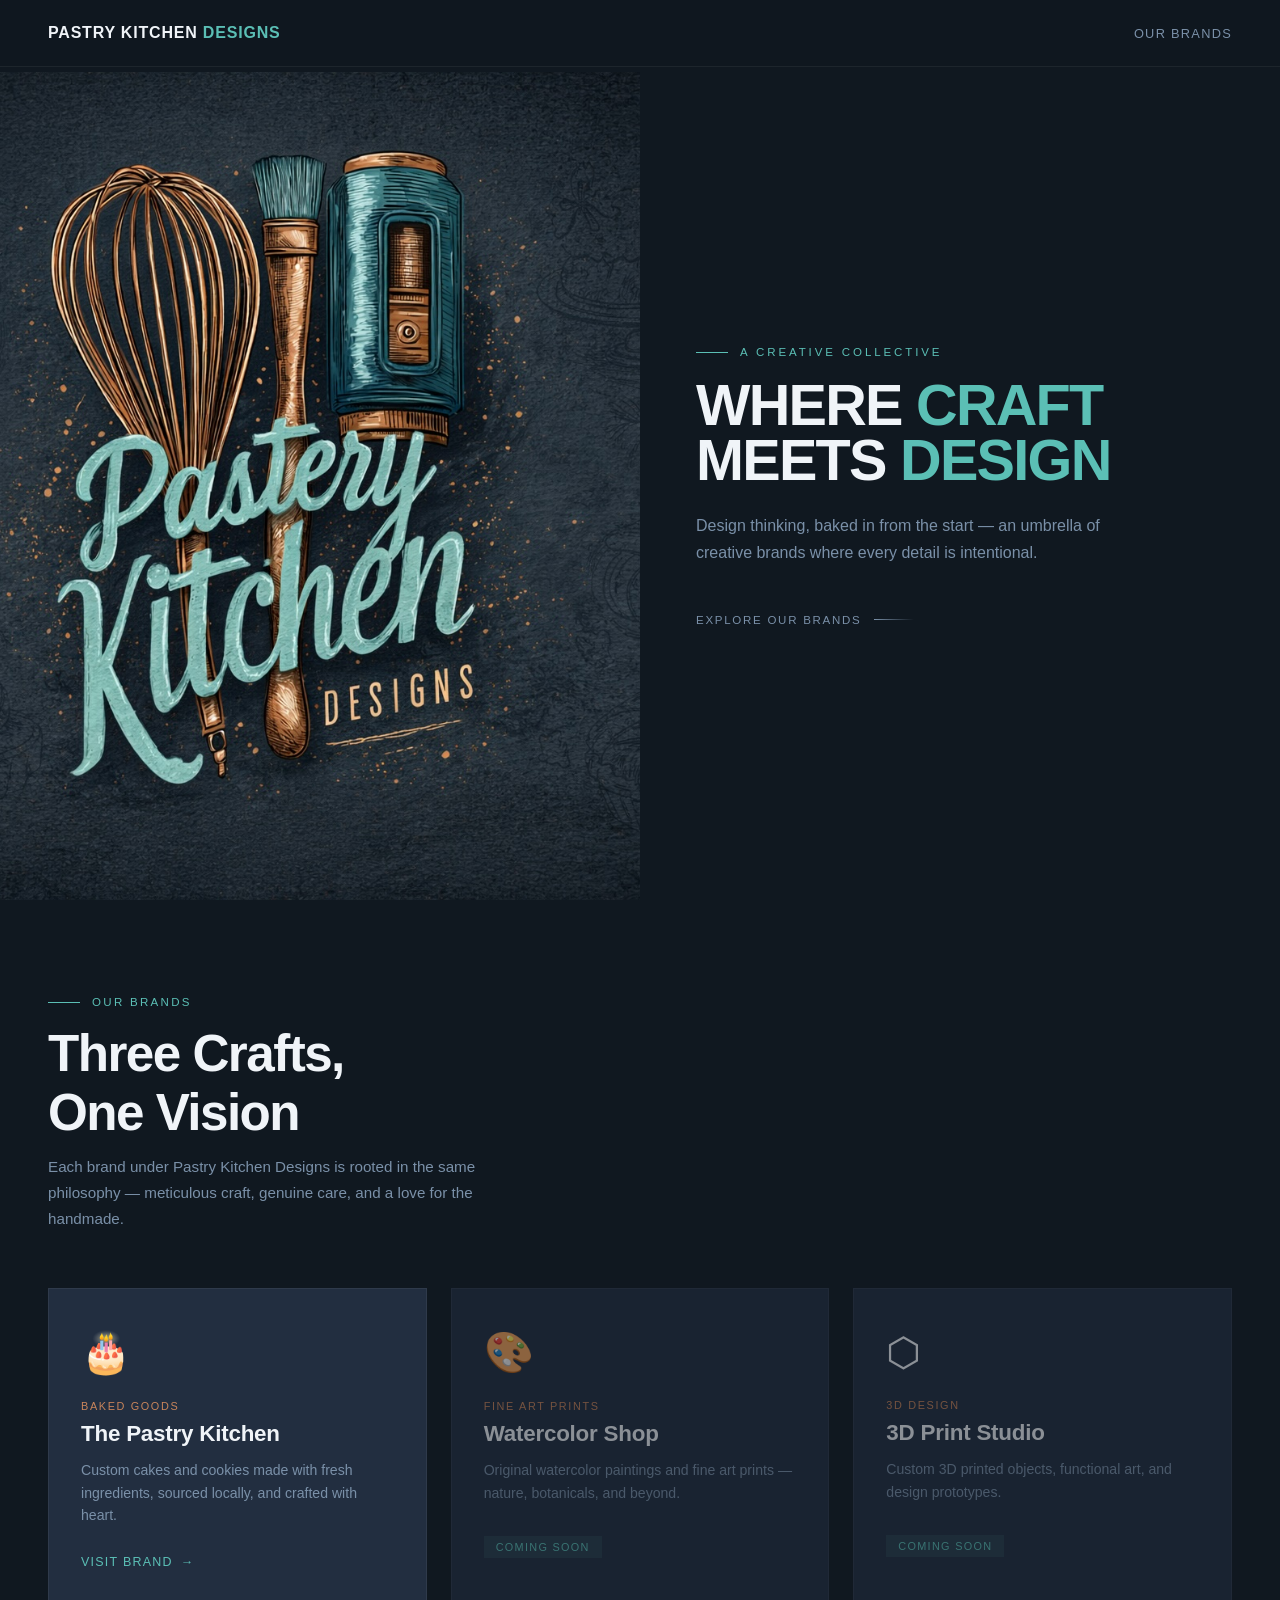
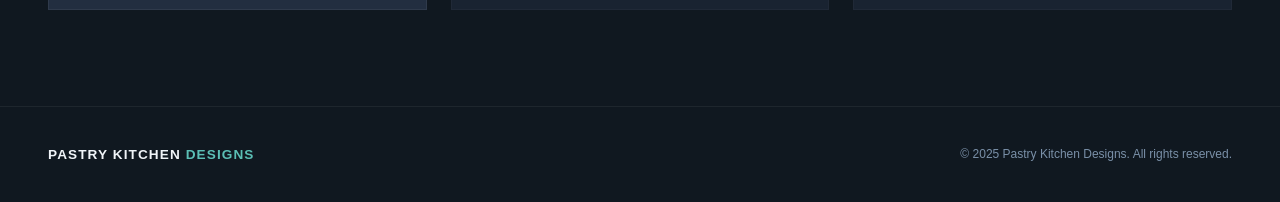
==== index.html @ a0f46baa "Tagline update" ====
<!DOCTYPE html>
<html lang="en">
<head>
<meta charset="UTF-8">
<meta name="viewport" content="width=device-width, initial-scale=1.0">
<title>Pastry Kitchen Designs</title>
<style>
  *, *::before, *::after { box-sizing: border-box; margin: 0; padding: 0; }
  :root {
    --teal: #5bbfb5;
    --copper: #c8845a;
    --navy: #1a2535;
    --navy-dark: #101820;
    --navy-mid: #222e40;
    --text: #f0f4f8;
    --muted: #7a90a8;
  }
  html { scroll-behavior: smooth; }
  body { background: var(--navy-dark); color: var(--text); font-family: 'Helvetica Neue', Arial, sans-serif; overflow-x: hidden; }

  /* NAV */
  nav {
    position: fixed; top: 0; width: 100%; z-index: 100;
    display: flex; justify-content: space-between; align-items: center;
    padding: 1.5rem 3rem;
    background: rgba(16,24,32,0.9); backdrop-filter: blur(12px);
    border-bottom: 1px solid rgba(255,255,255,0.06);
  }
  .logo-text { font-size: 1rem; font-weight: 700; letter-spacing: 0.05em; text-transform: uppercase; }
  .logo-text span { color: var(--teal); }
  nav a {
    color: var(--muted); text-decoration: none; font-size: 0.8rem;
    letter-spacing: 0.1em; text-transform: uppercase; transition: color 0.2s;
  }
  nav a:hover { color: var(--teal); }

  /* HERO — split layout */
  .hero {
    min-height: 100vh;
    display: grid;
    grid-template-columns: 1fr 1fr;
    padding-top: 72px;
  }
  .hero-image {
    overflow: hidden;
  }
  .hero-image video {
    width: 100%;
    height: 100%;
    object-fit: cover;
    object-position: center center;
    display: block;
  }
  .hero-content {
    display: flex;
    flex-direction: column;
    justify-content: center;
    padding: 4rem 4rem 4rem 3.5rem;
    background: var(--navy-dark);
  }
  .hero-label {
    font-size: 0.72rem; letter-spacing: 0.25em; text-transform: uppercase;
    color: var(--teal); margin-bottom: 1.25rem;
    display: flex; align-items: center; gap: 0.75rem;
    animation: fadeUp 0.8s ease 0.3s forwards; opacity: 0;
  }
  .hero-label::before { content: ''; display: block; width: 2rem; height: 1px; background: var(--teal); }
  h1 {
    font-size: clamp(2.5rem, 4.5vw, 5rem); font-weight: 900;
    line-height: 0.95; letter-spacing: -0.03em; margin-bottom: 1.5rem;
    animation: fadeUp 0.8s ease 0.45s forwards; opacity: 0;
  }
  h1 em { color: var(--teal); font-style: normal; }
  .hero-sub {
    font-size: 1rem; color: var(--muted); max-width: 420px;
    line-height: 1.7; margin-bottom: 3rem;
    animation: fadeUp 0.8s ease 0.6s forwards; opacity: 0;
  }
  .scroll-hint {
    font-size: 0.72rem; letter-spacing: 0.15em; text-transform: uppercase;
    color: var(--muted); display: flex; align-items: center; gap: 0.75rem;
    animation: fadeUp 0.8s ease 0.75s forwards; opacity: 0;
  }
  .scroll-hint::after {
    content: ''; display: block; width: 40px; height: 1px;
    background: linear-gradient(to right, var(--muted), transparent);
  }

  /* BRANDS */
  .brands-section { padding: 6rem 3rem; }
  .section-label {
    font-size: 0.72rem; letter-spacing: 0.2em; text-transform: uppercase;
    color: var(--teal); margin-bottom: 1rem;
    display: flex; align-items: center; gap: 0.75rem;
  }
  .section-label::before { content: ''; display: block; width: 2rem; height: 1px; background: var(--teal); }
  .brands-section h2 {
    font-size: clamp(2rem, 4vw, 3.5rem); font-weight: 900;
    letter-spacing: -0.03em; margin-bottom: 0.75rem;
  }
  .brands-section .sub {
    font-size: 0.95rem; color: var(--muted); max-width: 440px;
    line-height: 1.7; margin-bottom: 3.5rem;
  }
  .brands-grid {
    display: grid; grid-template-columns: repeat(3, 1fr); gap: 1.5rem;
  }
  .brand-card {
    background: var(--navy-mid); border: 1px solid rgba(255,255,255,0.06);
    padding: 2.5rem 2rem; position: relative; overflow: hidden;
    transition: transform 0.3s, border-color 0.3s;
    text-decoration: none; color: inherit; display: block;
  }
  .brand-card:hover { transform: translateY(-6px); border-color: var(--teal); }
  .brand-card.coming-soon { opacity: 0.55; cursor: default; pointer-events: none; }
  .brand-card::before {
    content: ''; position: absolute; inset: 0;
    background: linear-gradient(135deg, rgba(91,191,181,0.06) 0%, transparent 60%);
    opacity: 0; transition: opacity 0.3s;
  }
  .brand-card:hover::before { opacity: 1; }
  .brand-icon { font-size: 2.5rem; margin-bottom: 1.5rem; }
  .brand-tag {
    font-size: 0.68rem; letter-spacing: 0.15em; text-transform: uppercase;
    color: var(--copper); margin-bottom: 0.6rem;
  }
  .brand-card h3 { font-size: 1.4rem; font-weight: 800; margin-bottom: 0.75rem; letter-spacing: -0.01em; }
  .brand-card p { font-size: 0.88rem; color: var(--muted); line-height: 1.6; margin-bottom: 1.75rem; }
  .brand-link {
    font-size: 0.78rem; letter-spacing: 0.1em; text-transform: uppercase;
    color: var(--teal); display: flex; align-items: center; gap: 0.5rem;
    transition: gap 0.2s;
  }
  .brand-card:hover .brand-link { gap: 0.9rem; }
  .cs-badge {
    display: inline-block; font-size: 0.68rem; letter-spacing: 0.12em;
    text-transform: uppercase; background: rgba(91,191,181,0.12);
    color: var(--teal); padding: 0.3rem 0.75rem; margin-top: 0.25rem;
  }

  /* FOOTER */
  footer {
    border-top: 1px solid rgba(255,255,255,0.06);
    padding: 2.5rem 3rem;
    display: flex; justify-content: space-between; align-items: center;
    flex-wrap: wrap; gap: 1rem;
  }
  .footer-name { font-size: 0.85rem; font-weight: 700; letter-spacing: 0.08em; text-transform: uppercase; }
  .footer-name span { color: var(--teal); }
  .footer-copy { font-size: 0.75rem; color: var(--muted); }

  @keyframes fadeUp {
    from { opacity: 0; transform: translateY(24px); }
    to { opacity: 1; transform: translateY(0); }
  }

  @media (max-width: 768px) {
    nav { padding: 1rem 1.5rem; }
    .hero { grid-template-columns: 1fr; }
    .hero-image { height: 50vw; }
    .hero-content { padding: 3rem 1.5rem; }
    .brands-section { padding: 4rem 1.5rem; }
    .brands-grid { grid-template-columns: 1fr; }
    footer { padding: 2rem 1.5rem; flex-direction: column; align-items: flex-start; }
  }
</style>
</head>
<body>

<nav>
  <div class="logo-text">Pastry Kitchen <span>Designs</span></div>
  <a href="#brands">Our Brands</a>
</nav>

<section class="hero">
  <div class="hero-image">
    <video autoplay loop muted playsinline poster="images/pk-hero.jpg">
      <source src="images/pk-hero.mp4" type="video/mp4">
    </video>
  </div>
  <div class="hero-content">
    <div class="hero-label">A Creative Collective</div>
    <h1>WHERE <em>CRAFT</em><br>MEETS <em>DESIGN</em></h1>
    <p class="hero-sub">Design thinking, baked in from the start — an umbrella of creative brands where every detail is intentional.</p>
    <div class="scroll-hint">Explore our brands</div>
  </div>
</section>

<section class="brands-section" id="brands">
  <div class="section-label">Our Brands</div>
  <h2>Three Crafts,<br>One Vision</h2>
  <p class="sub">Each brand under Pastry Kitchen Designs is rooted in the same philosophy — meticulous craft, genuine care, and a love for the handmade.</p>
  <div class="brands-grid">
    <a class="brand-card" href="pastry-kitchen.html">
      <div class="brand-icon">🎂</div>
      <div class="brand-tag">Baked Goods</div>
      <h3>The Pastry Kitchen</h3>
      <p>Custom cakes and cookies made with fresh ingredients, sourced locally, and crafted with heart.</p>
      <div class="brand-link">Visit Brand <span>→</span></div>
    </a>
    <div class="brand-card coming-soon">
      <div class="brand-icon">🎨</div>
      <div class="brand-tag">Fine Art Prints</div>
      <h3>Watercolor Shop</h3>
      <p>Original watercolor paintings and fine art prints — nature, botanicals, and beyond.</p>
      <div class="cs-badge">Coming Soon</div>
    </div>
    <div class="brand-card coming-soon">
      <div class="brand-icon">⬡</div>
      <div class="brand-tag">3D Design</div>
      <h3>3D Print Studio</h3>
      <p>Custom 3D printed objects, functional art, and design prototypes.</p>
      <div class="cs-badge">Coming Soon</div>
    </div>
  </div>
</section>

<footer>
  <div class="footer-name">Pastry Kitchen <span>Designs</span></div>
  <div class="footer-copy">© 2025 Pastry Kitchen Designs. All rights reserved.</div>
</footer>

</body>
</html>
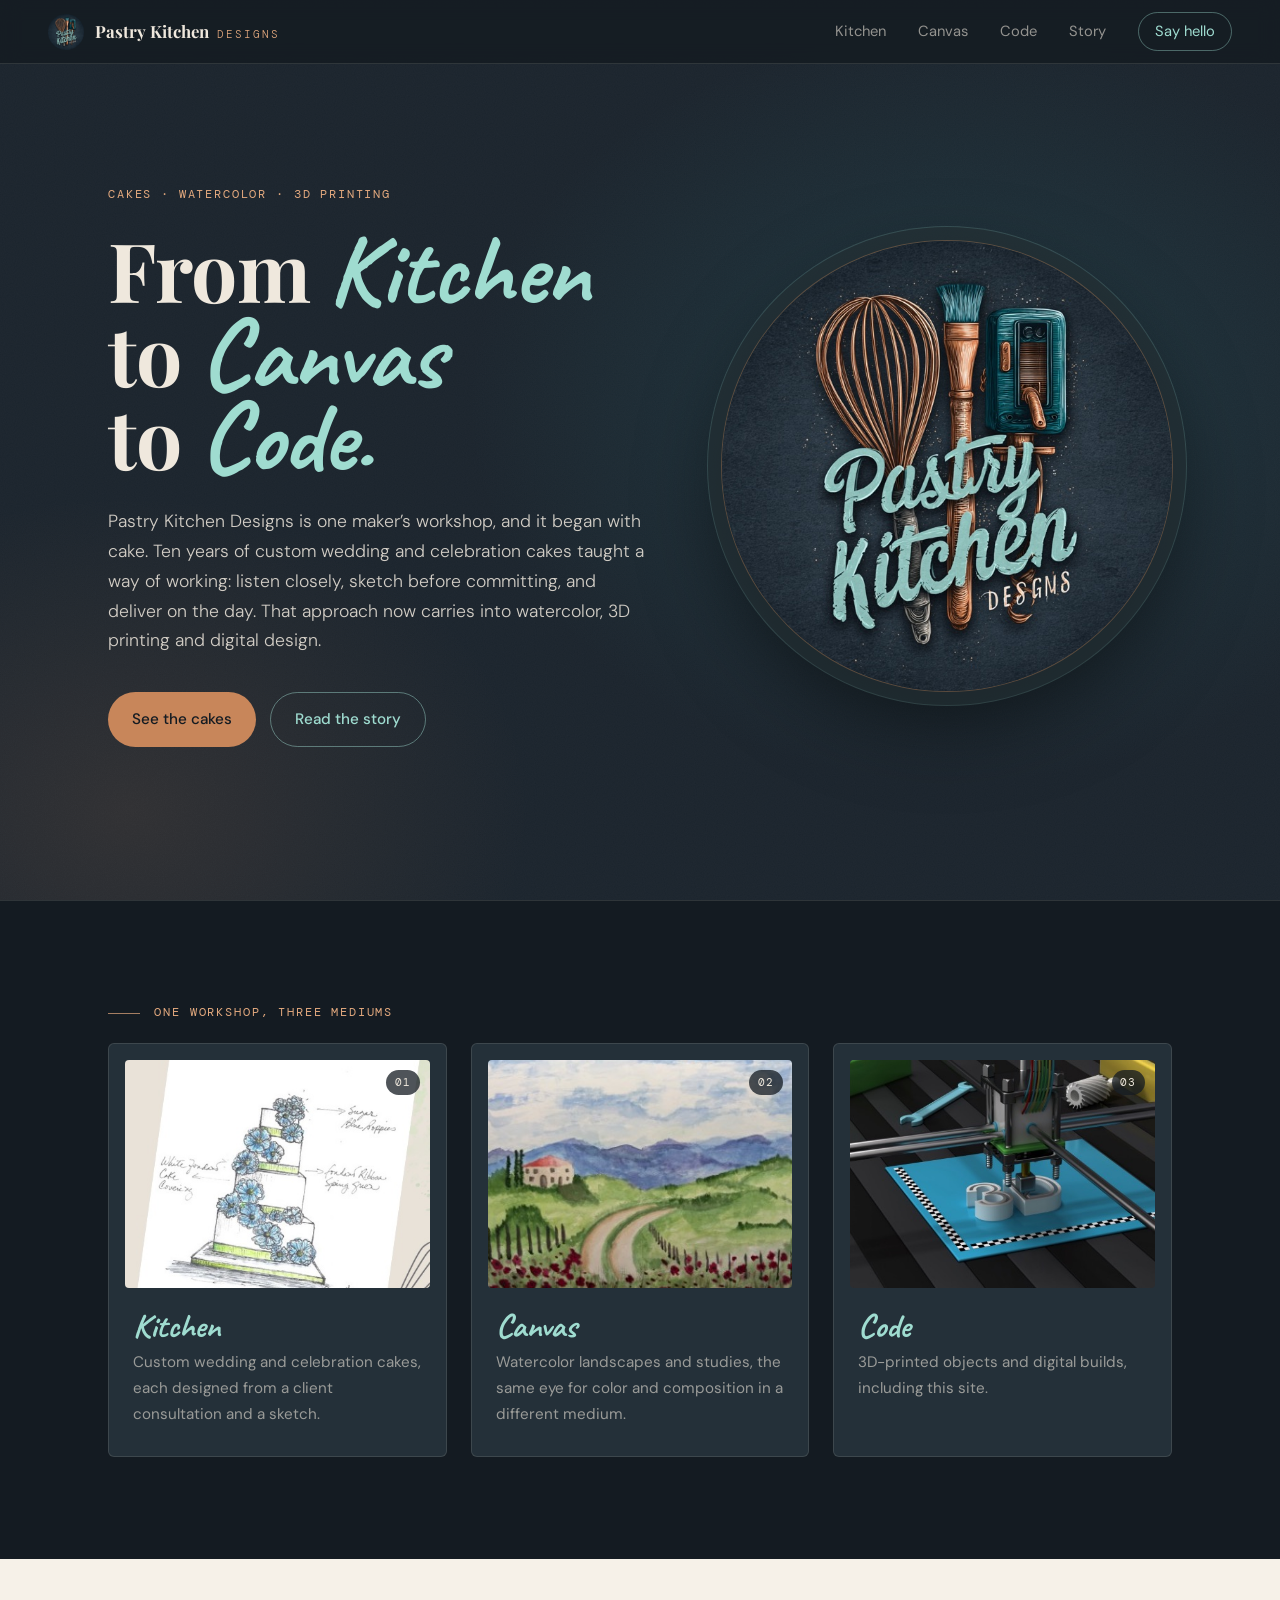
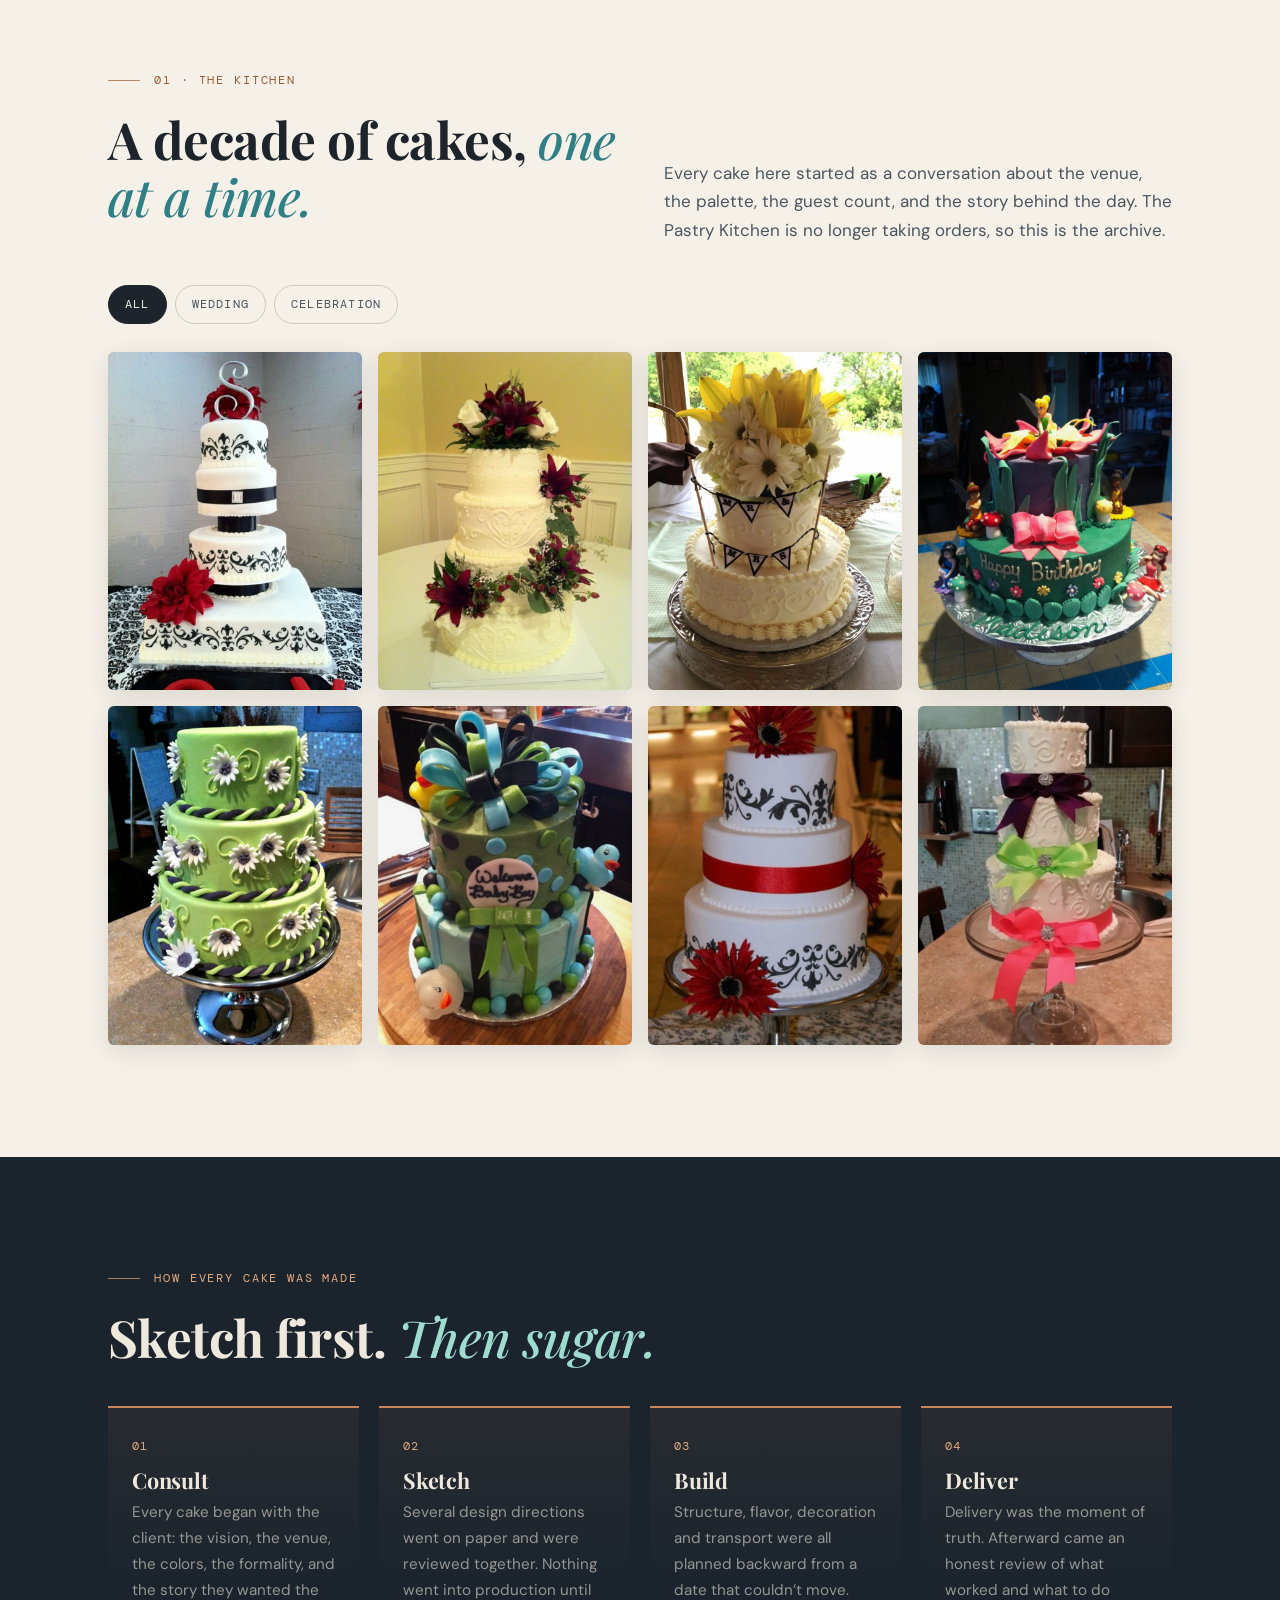
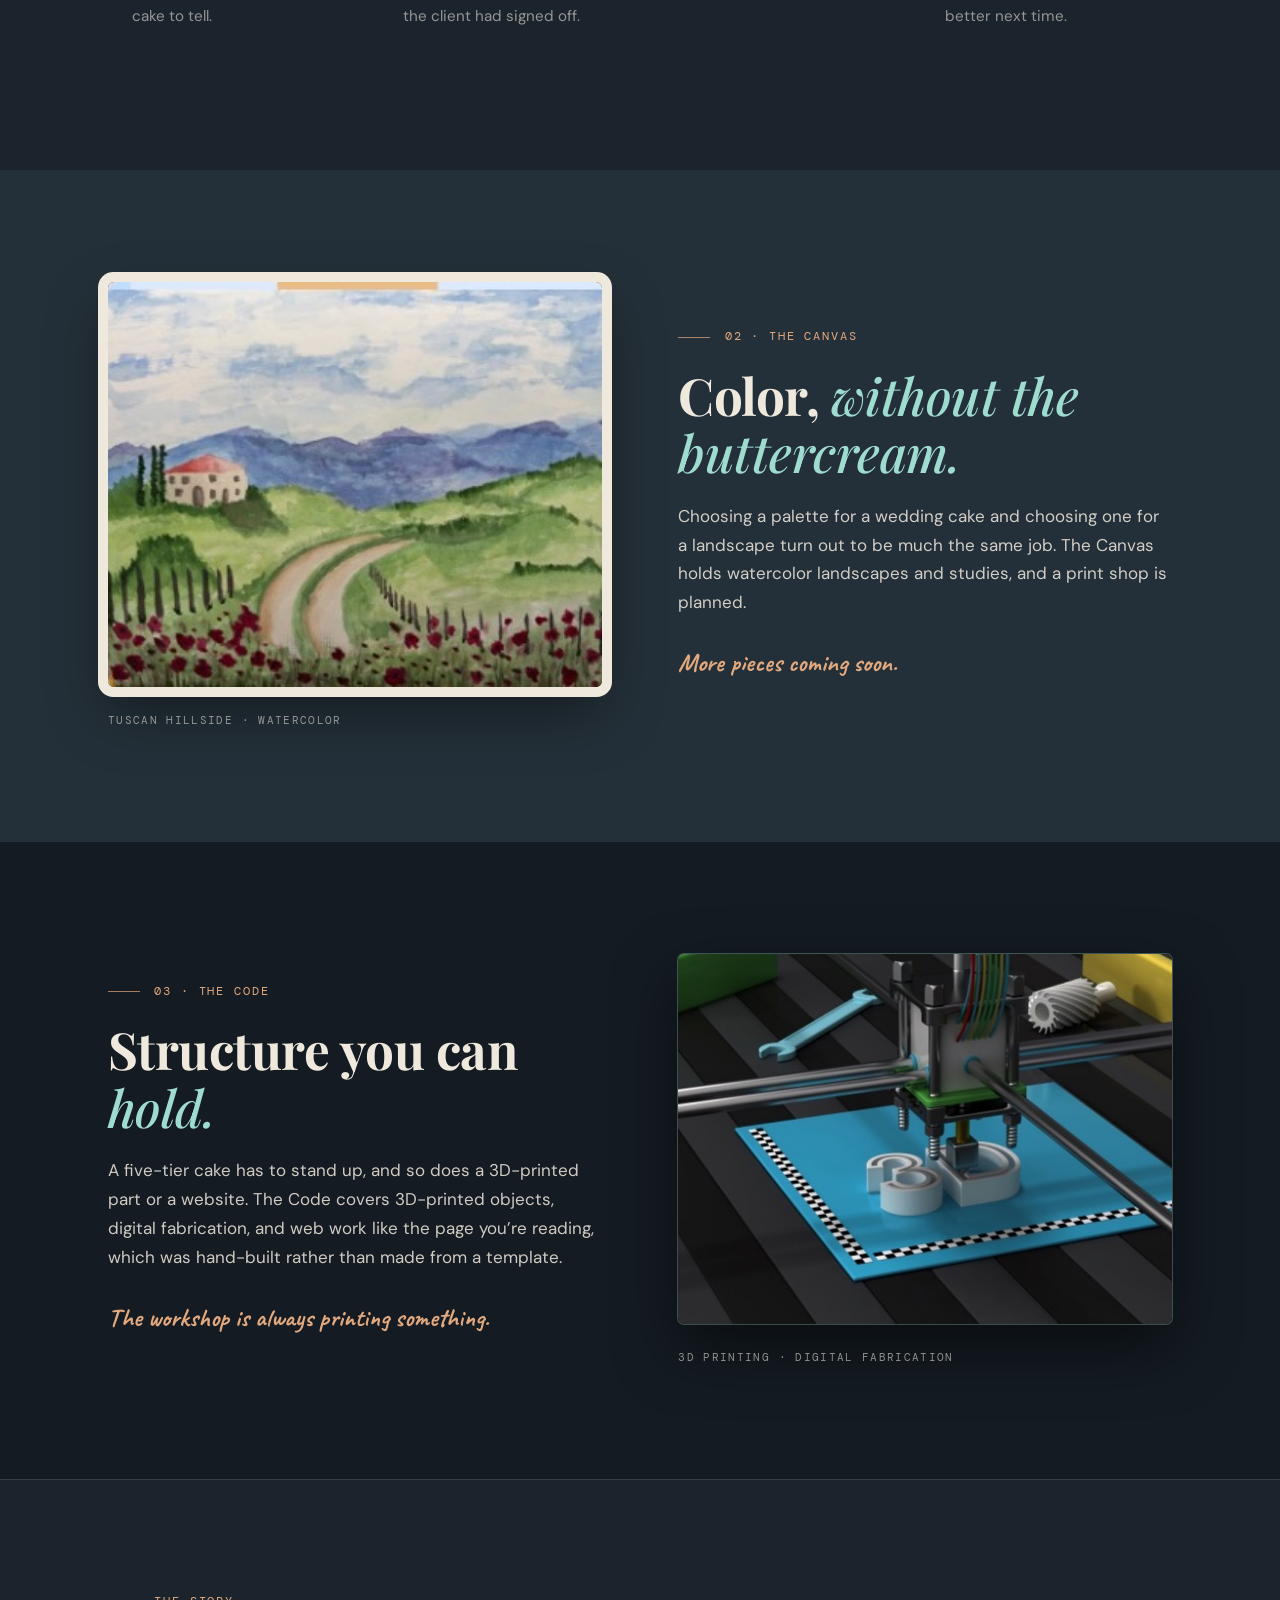
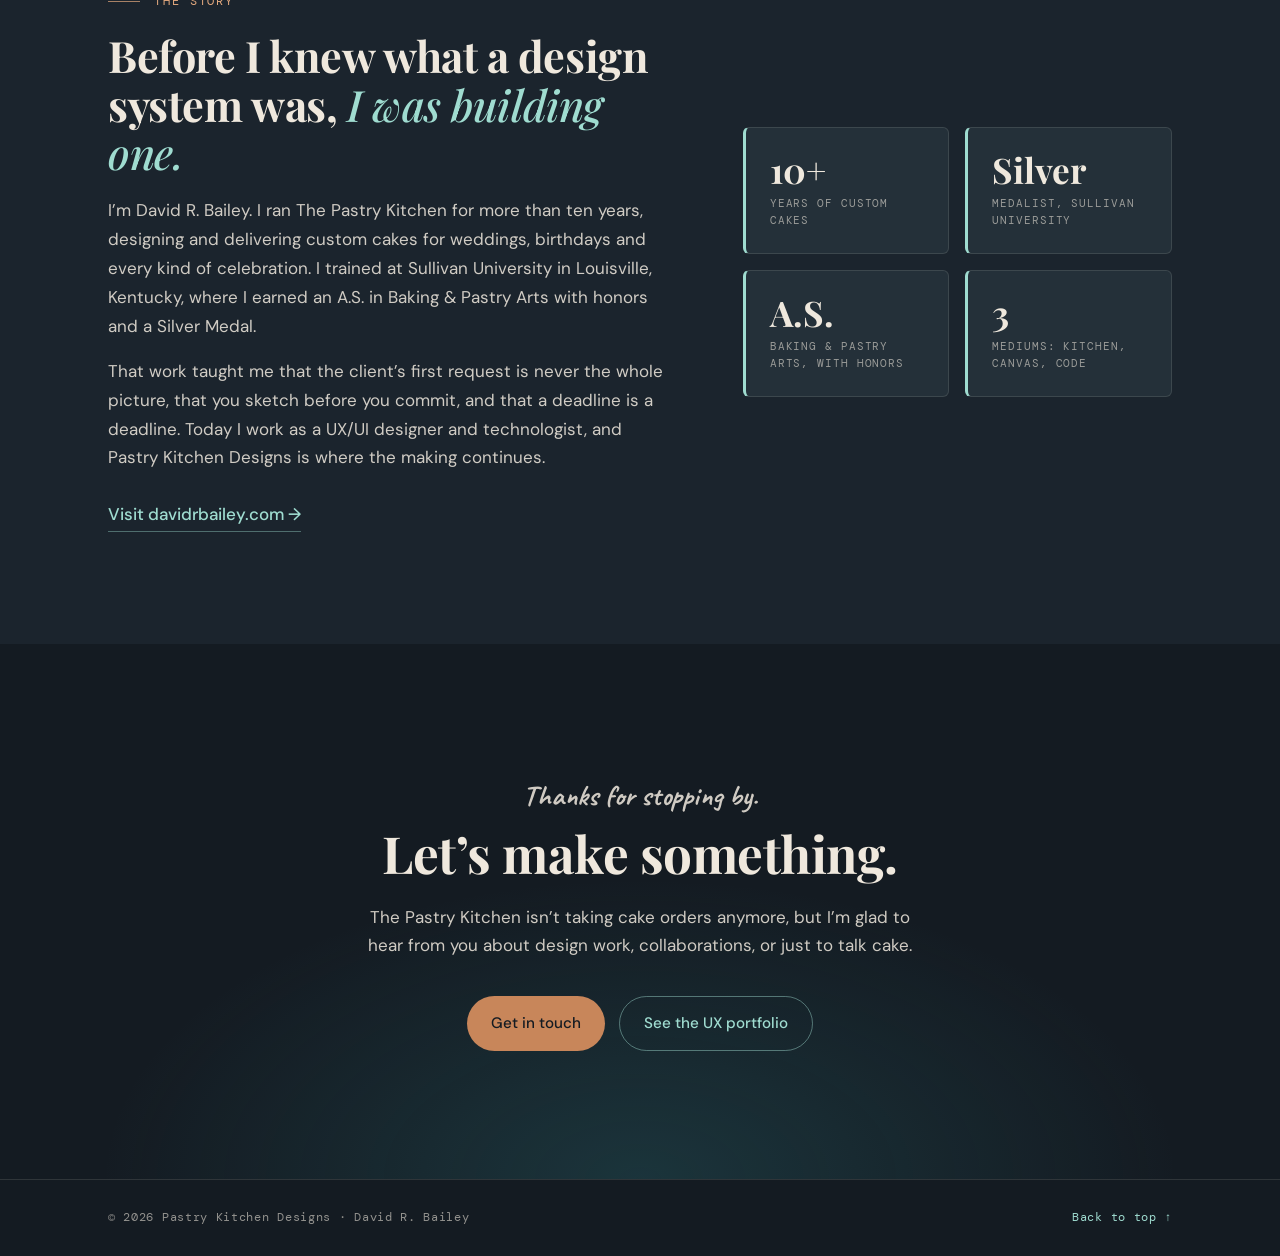
==== commit d819c941: "Update Pastry Kitchen Website" ====
--- a/index.html
+++ b/index.html
@@ -1,224 +1,266 @@
 <!DOCTYPE html>
 <html lang="en">
 <head>
-<meta charset="UTF-8">
-<meta name="viewport" content="width=device-width, initial-scale=1.0">
-<title>Pastry Kitchen Designs</title>
-<style>
-  *, *::before, *::after { box-sizing: border-box; margin: 0; padding: 0; }
-  :root {
-    --teal: #5bbfb5;
-    --copper: #c8845a;
-    --navy: #1a2535;
-    --navy-dark: #101820;
-    --navy-mid: #222e40;
-    --text: #f0f4f8;
-    --muted: #7a90a8;
-  }
-  html { scroll-behavior: smooth; }
-  body { background: var(--navy-dark); color: var(--text); font-family: 'Helvetica Neue', Arial, sans-serif; overflow-x: hidden; }
-
-  /* NAV */
-  nav {
-    position: fixed; top: 0; width: 100%; z-index: 100;
-    display: flex; justify-content: space-between; align-items: center;
-    padding: 1.5rem 3rem;
-    background: rgba(16,24,32,0.9); backdrop-filter: blur(12px);
-    border-bottom: 1px solid rgba(255,255,255,0.06);
-  }
-  .logo-text { font-size: 1rem; font-weight: 700; letter-spacing: 0.05em; text-transform: uppercase; }
-  .logo-text span { color: var(--teal); }
-  nav a {
-    color: var(--muted); text-decoration: none; font-size: 0.8rem;
-    letter-spacing: 0.1em; text-transform: uppercase; transition: color 0.2s;
-  }
-  nav a:hover { color: var(--teal); }
-
-  /* HERO — split layout */
-  .hero {
-    min-height: 100vh;
-    display: grid;
-    grid-template-columns: 1fr 1fr;
-    padding-top: 72px;
-  }
-  .hero-image {
-    overflow: hidden;
-  }
-  .hero-image video {
-    width: 100%;
-    height: 100%;
-    object-fit: cover;
-    object-position: center center;
-    display: block;
-  }
-  .hero-content {
-    display: flex;
-    flex-direction: column;
-    justify-content: center;
-    padding: 4rem 4rem 4rem 3.5rem;
-    background: var(--navy-dark);
-  }
-  .hero-label {
-    font-size: 0.72rem; letter-spacing: 0.25em; text-transform: uppercase;
-    color: var(--teal); margin-bottom: 1.25rem;
-    display: flex; align-items: center; gap: 0.75rem;
-    animation: fadeUp 0.8s ease 0.3s forwards; opacity: 0;
-  }
-  .hero-label::before { content: ''; display: block; width: 2rem; height: 1px; background: var(--teal); }
-  h1 {
-    font-size: clamp(2.5rem, 4.5vw, 5rem); font-weight: 900;
-    line-height: 0.95; letter-spacing: -0.03em; margin-bottom: 1.5rem;
-    animation: fadeUp 0.8s ease 0.45s forwards; opacity: 0;
-  }
-  h1 em { color: var(--teal); font-style: normal; }
-  .hero-sub {
-    font-size: 1rem; color: var(--muted); max-width: 420px;
-    line-height: 1.7; margin-bottom: 3rem;
-    animation: fadeUp 0.8s ease 0.6s forwards; opacity: 0;
-  }
-  .scroll-hint {
-    font-size: 0.72rem; letter-spacing: 0.15em; text-transform: uppercase;
-    color: var(--muted); display: flex; align-items: center; gap: 0.75rem;
-    animation: fadeUp 0.8s ease 0.75s forwards; opacity: 0;
-  }
-  .scroll-hint::after {
-    content: ''; display: block; width: 40px; height: 1px;
-    background: linear-gradient(to right, var(--muted), transparent);
-  }
-
-  /* BRANDS */
-  .brands-section { padding: 6rem 3rem; }
-  .section-label {
-    font-size: 0.72rem; letter-spacing: 0.2em; text-transform: uppercase;
-    color: var(--teal); margin-bottom: 1rem;
-    display: flex; align-items: center; gap: 0.75rem;
-  }
-  .section-label::before { content: ''; display: block; width: 2rem; height: 1px; background: var(--teal); }
-  .brands-section h2 {
-    font-size: clamp(2rem, 4vw, 3.5rem); font-weight: 900;
-    letter-spacing: -0.03em; margin-bottom: 0.75rem;
-  }
-  .brands-section .sub {
-    font-size: 0.95rem; color: var(--muted); max-width: 440px;
-    line-height: 1.7; margin-bottom: 3.5rem;
-  }
-  .brands-grid {
-    display: grid; grid-template-columns: repeat(3, 1fr); gap: 1.5rem;
-  }
-  .brand-card {
-    background: var(--navy-mid); border: 1px solid rgba(255,255,255,0.06);
-    padding: 2.5rem 2rem; position: relative; overflow: hidden;
-    transition: transform 0.3s, border-color 0.3s;
-    text-decoration: none; color: inherit; display: block;
-  }
-  .brand-card:hover { transform: translateY(-6px); border-color: var(--teal); }
-  .brand-card.coming-soon { opacity: 0.55; cursor: default; pointer-events: none; }
-  .brand-card::before {
-    content: ''; position: absolute; inset: 0;
-    background: linear-gradient(135deg, rgba(91,191,181,0.06) 0%, transparent 60%);
-    opacity: 0; transition: opacity 0.3s;
-  }
-  .brand-card:hover::before { opacity: 1; }
-  .brand-icon { font-size: 2.5rem; margin-bottom: 1.5rem; }
-  .brand-tag {
-    font-size: 0.68rem; letter-spacing: 0.15em; text-transform: uppercase;
-    color: var(--copper); margin-bottom: 0.6rem;
-  }
-  .brand-card h3 { font-size: 1.4rem; font-weight: 800; margin-bottom: 0.75rem; letter-spacing: -0.01em; }
-  .brand-card p { font-size: 0.88rem; color: var(--muted); line-height: 1.6; margin-bottom: 1.75rem; }
-  .brand-link {
-    font-size: 0.78rem; letter-spacing: 0.1em; text-transform: uppercase;
-    color: var(--teal); display: flex; align-items: center; gap: 0.5rem;
-    transition: gap 0.2s;
-  }
-  .brand-card:hover .brand-link { gap: 0.9rem; }
-  .cs-badge {
-    display: inline-block; font-size: 0.68rem; letter-spacing: 0.12em;
-    text-transform: uppercase; background: rgba(91,191,181,0.12);
-    color: var(--teal); padding: 0.3rem 0.75rem; margin-top: 0.25rem;
-  }
-
-  /* FOOTER */
-  footer {
-    border-top: 1px solid rgba(255,255,255,0.06);
-    padding: 2.5rem 3rem;
-    display: flex; justify-content: space-between; align-items: center;
-    flex-wrap: wrap; gap: 1rem;
-  }
-  .footer-name { font-size: 0.85rem; font-weight: 700; letter-spacing: 0.08em; text-transform: uppercase; }
-  .footer-name span { color: var(--teal); }
-  .footer-copy { font-size: 0.75rem; color: var(--muted); }
-
-  @keyframes fadeUp {
-    from { opacity: 0; transform: translateY(24px); }
-    to { opacity: 1; transform: translateY(0); }
-  }
-
-  @media (max-width: 768px) {
-    nav { padding: 1rem 1.5rem; }
-    .hero { grid-template-columns: 1fr; }
-    .hero-image { height: 50vw; }
-    .hero-content { padding: 3rem 1.5rem; }
-    .brands-section { padding: 4rem 1.5rem; }
-    .brands-grid { grid-template-columns: 1fr; }
-    footer { padding: 2rem 1.5rem; flex-direction: column; align-items: flex-start; }
-  }
-</style>
+  <meta charset="UTF-8" />
+  <meta name="viewport" content="width=device-width, initial-scale=1.0" />
+  <title>Pastry Kitchen Designs — From Kitchen to Canvas to Code</title>
+  <meta name="description" content="Pastry Kitchen Designs is the creative home of David R. Bailey: a decade of custom wedding and celebration cakes, watercolor work, and 3D-printed and digital builds." />
+  <meta name="theme-color" content="#1b242d" />
+  <link rel="icon" type="image/png" href="images/favicon.png" />
+  <link rel="canonical" href="https://thepastrykitchen.net/" />
+
+  <meta property="og:type" content="website" />
+  <meta property="og:title" content="Pastry Kitchen Designs" />
+  <meta property="og:description" content="From Kitchen to Canvas to Code — a decade of cake design, watercolor, and making." />
+  <meta property="og:url" content="https://thepastrykitchen.net/" />
+  <meta property="og:image" content="https://thepastrykitchen.net/images/og-image.jpg" />
+  <meta name="twitter:card" content="summary_large_image" />
+
+  <link rel="preconnect" href="https://fonts.googleapis.com" />
+  <link rel="preconnect" href="https://fonts.gstatic.com" crossorigin />
+  <link href="https://fonts.googleapis.com/css2?family=Caveat:wght@500;700&family=DM+Mono:wght@300;400&family=DM+Sans:opsz,wght@9..40,300;9..40,400;9..40,500&family=Playfair+Display:ital,wght@0,500;0,700;1,500&display=swap" rel="stylesheet" />
+  <link rel="stylesheet" href="styles.css" />
 </head>
 <body>
 
-<nav>
-  <div class="logo-text">Pastry Kitchen <span>Designs</span></div>
-  <a href="#brands">Our Brands</a>
-</nav>
-
-<section class="hero">
-  <div class="hero-image">
-    <video autoplay loop muted playsinline poster="images/pk-hero.jpg">
-      <source src="images/pk-hero.mp4" type="video/mp4">
-    </video>
-  </div>
-  <div class="hero-content">
-    <div class="hero-label">A Creative Collective</div>
-    <h1>WHERE <em>CRAFT</em><br>MEETS <em>DESIGN</em></h1>
-    <p class="hero-sub">Design thinking, baked in from the start — an umbrella of creative brands where every detail is intentional.</p>
-    <div class="scroll-hint">Explore our brands</div>
-  </div>
-</section>
-
-<section class="brands-section" id="brands">
-  <div class="section-label">Our Brands</div>
-  <h2>Three Crafts,<br>One Vision</h2>
-  <p class="sub">Each brand under Pastry Kitchen Designs is rooted in the same philosophy — meticulous craft, genuine care, and a love for the handmade.</p>
-  <div class="brands-grid">
-    <a class="brand-card" href="pastry-kitchen.html">
-      <div class="brand-icon">🎂</div>
-      <div class="brand-tag">Baked Goods</div>
-      <h3>The Pastry Kitchen</h3>
-      <p>Custom cakes and cookies made with fresh ingredients, sourced locally, and crafted with heart.</p>
-      <div class="brand-link">Visit Brand <span>→</span></div>
+  <a class="skip-link" href="#main">Skip to content</a>
+
+  <header class="site-nav" id="top">
+    <a class="brand" href="#top" aria-label="Pastry Kitchen Designs, home">
+      <img src="images/favicon.png" alt="" width="36" height="36" />
+      <span>Pastry Kitchen <em>Designs</em></span>
     </a>
-    <div class="brand-card coming-soon">
-      <div class="brand-icon">🎨</div>
-      <div class="brand-tag">Fine Art Prints</div>
-      <h3>Watercolor Shop</h3>
-      <p>Original watercolor paintings and fine art prints — nature, botanicals, and beyond.</p>
-      <div class="cs-badge">Coming Soon</div>
+    <button class="nav-toggle" aria-expanded="false" aria-controls="nav-links" aria-label="Menu">
+      <span></span><span></span>
+    </button>
+    <nav id="nav-links" aria-label="Primary">
+      <a href="#kitchen">Kitchen</a>
+      <a href="#canvas">Canvas</a>
+      <a href="#code">Code</a>
+      <a href="#story">Story</a>
+      <a href="#contact" class="nav-cta">Say hello</a>
+    </nav>
+  </header>
+
+  <main id="main">
+
+    <!-- ─────────── HERO ─────────── -->
+    <section class="hero">
+      <div class="hero-grain" aria-hidden="true"></div>
+      <div class="hero-inner">
+        <div class="hero-copy">
+          <p class="eyebrow">Cakes · Watercolor · 3D printing</p>
+          <h1>From <span class="script">Kitchen</span><br />to <span class="script">Canvas</span><br />to <span class="script">Code.</span></h1>
+          <p class="lede">
+            Pastry Kitchen Designs is one maker’s workshop, and it began with cake.
+            Ten years of custom wedding and celebration cakes taught a way of working:
+            listen closely, sketch before committing, and deliver on the day.
+            That approach now carries into watercolor, 3D printing and digital design.
+          </p>
+          <div class="hero-actions">
+            <a class="btn btn-primary" href="#kitchen">See the cakes</a>
+            <a class="btn btn-ghost" href="#story">Read the story</a>
+          </div>
+        </div>
+        <div class="hero-mark">
+          <img src="images/logo.jpg" alt="Pastry Kitchen Designs logo: a copper whisk, pastry brush and teal mixer behind hand-lettered script" width="640" height="640" />
+        </div>
+      </div>
+    </section>
+
+    <!-- ─────────── THREE PILLARS ─────────── -->
+    <section class="pillars" aria-labelledby="pillars-title">
+      <div class="wrap">
+        <p class="label">One workshop, three mediums</p>
+        <h2 id="pillars-title" class="visually-hidden">What Pastry Kitchen Designs makes</h2>
+        <div class="pillar-grid">
+          <a class="pillar reveal" href="#kitchen">
+            <div class="pillar-img"><img src="images/sketch.jpg" alt="Pencil and watercolor sketch of a four-tier wedding cake with blue sugar poppies" loading="lazy" /></div>
+            <span class="pillar-num">01</span>
+            <h3>Kitchen</h3>
+            <p>Custom wedding and celebration cakes, each designed from a client consultation and a sketch.</p>
+          </a>
+          <a class="pillar reveal" href="#canvas">
+            <div class="pillar-img"><img src="images/watercolor.jpg" alt="Watercolor of a Tuscan hillside villa with a winding road and red poppies" loading="lazy" /></div>
+            <span class="pillar-num">02</span>
+            <h3>Canvas</h3>
+            <p>Watercolor landscapes and studies, the same eye for color and composition in a different medium.</p>
+          </a>
+          <a class="pillar reveal" href="#code">
+            <div class="pillar-img"><img src="images/printer.jpg" alt="Rendering of a 3D printer printing the characters 3D on a blue bed" loading="lazy" /></div>
+            <span class="pillar-num">03</span>
+            <h3>Code</h3>
+            <p>3D-printed objects and digital builds, including this site.</p>
+          </a>
+        </div>
+      </div>
+    </section>
+
+    <!-- ─────────── KITCHEN / GALLERY ─────────── -->
+    <section class="kitchen" id="kitchen" aria-labelledby="kitchen-title">
+      <div class="wrap">
+        <div class="section-head">
+          <div>
+            <p class="label">01 · The Kitchen</p>
+            <h2 id="kitchen-title">A decade of cakes, <em>one at a time.</em></h2>
+          </div>
+          <p class="section-intro">
+            Every cake here started as a conversation about the venue, the palette, the guest count,
+            and the story behind the day. The Pastry Kitchen is no longer taking orders,
+            so this is the archive.
+          </p>
+        </div>
+
+        <div class="filters" role="group" aria-label="Filter cakes">
+          <button class="filter is-active" data-filter="all" aria-pressed="true">All</button>
+          <button class="filter" data-filter="wedding" aria-pressed="false">Wedding</button>
+          <button class="filter" data-filter="celebration" aria-pressed="false">Celebration</button>
+        </div>
+
+        <ul class="gallery">
+          <li data-cat="wedding"><button class="tile" data-full="images/Wedding-1.jpg" data-caption="Wedding · Custom design"><img src="images/Wedding-1.jpg" alt="Tiered wedding cake, custom design" loading="lazy" width="820" height="1100" /><span>Wedding · Custom design</span></button></li>
+          <li data-cat="wedding"><button class="tile" data-full="images/Wedding-2.jpg" data-caption="Wedding · Multi-tier"><img src="images/Wedding-2.jpg" alt="Multi-tier wedding cake" loading="lazy" width="822" height="1100" /><span>Wedding · Multi-tier</span></button></li>
+          <li data-cat="wedding"><button class="tile" data-full="images/Wedding-3.jpg" data-caption="Wedding · Floral detail"><img src="images/Wedding-3.jpg" alt="Wedding cake with floral detail" loading="lazy" width="825" height="1100" /><span>Wedding · Floral detail</span></button></li>
+          <li data-cat="celebration"><button class="tile" data-full="images/Birthday-1.jpg" data-caption="Celebration · Birthday"><img src="images/Birthday-1.jpg" alt="Custom birthday cake" loading="lazy" width="821" height="1100" /><span>Celebration · Birthday</span></button></li>
+          <li data-cat="wedding"><button class="tile" data-full="images/Wedding-4.jpg" data-caption="Wedding · Artisan finish"><img src="images/Wedding-4.jpg" alt="Wedding cake with artisan finish" loading="lazy" width="825" height="1100" /><span>Wedding · Artisan finish</span></button></li>
+          <li data-cat="celebration"><button class="tile" data-full="images/Baby-1.jpg" data-caption="Celebration · Baby shower"><img src="images/Baby-1.jpg" alt="Baby shower cake" loading="lazy" width="820" height="1100" /><span>Celebration · Baby shower</span></button></li>
+          <li data-cat="wedding"><button class="tile" data-full="images/Wedding-5.jpg" data-caption="Wedding · Signature tier"><img src="images/Wedding-5.jpg" alt="Signature tiered wedding cake" loading="lazy" width="683" height="1100" /><span>Wedding · Signature tier</span></button></li>
+          <li data-cat="celebration"><button class="tile" data-full="images/Birthday-2.jpg" data-caption="Celebration · Custom"><img src="images/Birthday-2.jpg" alt="Custom celebration cake" loading="lazy" width="619" height="1100" /><span>Celebration · Custom</span></button></li>
+        </ul>
+      </div>
+    </section>
+
+    <!-- ─────────── PROCESS ─────────── -->
+    <section class="process" aria-labelledby="process-title">
+      <div class="wrap">
+        <p class="label">How every cake was made</p>
+        <h2 id="process-title">Sketch first. <em>Then sugar.</em></h2>
+        <ol class="steps">
+          <li class="reveal">
+            <span class="step-num">01</span>
+            <h3>Consult</h3>
+            <p>Every cake began with the client: the vision, the venue, the colors, the formality, and the story they wanted the cake to tell.</p>
+          </li>
+          <li class="reveal">
+            <span class="step-num">02</span>
+            <h3>Sketch</h3>
+            <p>Several design directions went on paper and were reviewed together. Nothing went into production until the client had signed off.</p>
+          </li>
+          <li class="reveal">
+            <span class="step-num">03</span>
+            <h3>Build</h3>
+            <p>Structure, flavor, decoration and transport were all planned backward from a date that couldn’t move.</p>
+          </li>
+          <li class="reveal">
+            <span class="step-num">04</span>
+            <h3>Deliver</h3>
+            <p>Delivery was the moment of truth. Afterward came an honest review of what worked and what to do better next time.</p>
+          </li>
+        </ol>
+      </div>
+    </section>
+
+    <!-- ─────────── CANVAS ─────────── -->
+    <section class="medium canvas" id="canvas" aria-labelledby="canvas-title">
+      <div class="wrap medium-grid">
+        <figure class="medium-art reveal">
+          <img src="images/watercolor.jpg" alt="Watercolor of a Tuscan hillside villa with a winding road, cypress trees and red poppies" loading="lazy" width="326" height="268" />
+          <figcaption>Tuscan hillside · watercolor</figcaption>
+        </figure>
+        <div class="medium-copy">
+          <p class="label">02 · The Canvas</p>
+          <h2 id="canvas-title">Color, <em>without the buttercream.</em></h2>
+          <p>
+            Choosing a palette for a wedding cake and choosing one for a landscape turn out to be much the same job.
+            The Canvas holds watercolor landscapes and studies, and a print shop is planned.
+          </p>
+          <p class="note"><span class="script">More pieces coming soon.</span></p>
+        </div>
+      </div>
+    </section>
+
+    <!-- ─────────── CODE ─────────── -->
+    <section class="medium code" id="code" aria-labelledby="code-title">
+      <div class="wrap medium-grid reverse">
+        <figure class="medium-art reveal">
+          <img src="images/printer.jpg" alt="Rendering of a 3D printer printing the characters 3D" loading="lazy" width="484" height="362" />
+          <figcaption>3D printing · digital fabrication</figcaption>
+        </figure>
+        <div class="medium-copy">
+          <p class="label">03 · The Code</p>
+          <h2 id="code-title">Structure you can <em>hold.</em></h2>
+          <p>
+            A five-tier cake has to stand up, and so does a 3D-printed part or a website.
+            The Code covers 3D-printed objects, digital fabrication, and web work like the page you’re reading,
+            which was hand-built rather than made from a template.
+          </p>
+          <p class="note"><span class="script">The workshop is always printing something.</span></p>
+        </div>
+      </div>
+    </section>
+
+    <!-- ─────────── STORY ─────────── -->
+    <section class="story" id="story" aria-labelledby="story-title">
+      <div class="wrap story-grid">
+        <div>
+          <p class="label">The Story</p>
+          <h2 id="story-title">Before I knew what a design system was, <em>I was building one.</em></h2>
+          <p>
+            I’m David R. Bailey. I ran The Pastry Kitchen for more than ten years, designing and delivering
+            custom cakes for weddings, birthdays and every kind of celebration. I trained at Sullivan University
+            in Louisville, Kentucky, where I earned an A.S. in Baking &amp; Pastry Arts with honors and a Silver Medal.
+          </p>
+          <p>
+            That work taught me that the client’s first request is never the whole picture, that you sketch before you commit,
+            and that a deadline is a deadline. Today I work as a UX/UI designer and technologist, and Pastry Kitchen Designs
+            is where the making continues.
+          </p>
+          <a class="text-link" href="https://davidrbailey.com" target="_blank" rel="noopener">Visit davidrbailey.com <span aria-hidden="true">→</span></a>
+        </div>
+        <dl class="facts">
+          <div class="reveal"><dt>10+</dt><dd>Years of custom cakes</dd></div>
+          <div class="reveal"><dt>Silver</dt><dd>Medalist, Sullivan University</dd></div>
+          <div class="reveal"><dt>A.S.</dt><dd>Baking &amp; Pastry Arts, with honors</dd></div>
+          <div class="reveal"><dt>3</dt><dd>Mediums: kitchen, canvas, code</dd></div>
+        </dl>
+      </div>
+    </section>
+
+    <!-- ─────────── CONTACT ─────────── -->
+    <section class="contact" id="contact" aria-labelledby="contact-title">
+      <div class="wrap contact-inner">
+        <p class="script contact-kicker">Thanks for stopping by.</p>
+        <h2 id="contact-title">Let’s make something.</h2>
+        <p>
+          The Pastry Kitchen isn’t taking cake orders anymore, but I’m glad to hear from you about
+          design work, collaborations, or just to talk cake.
+        </p>
+        <div class="hero-actions center">
+          <a class="btn btn-primary" href="https://davidrbailey.com/#contact" target="_blank" rel="noopener">Get in touch</a>
+          <a class="btn btn-ghost" href="https://davidrbailey.com/#work" target="_blank" rel="noopener">See the UX portfolio</a>
+        </div>
+      </div>
+    </section>
+
+  </main>
+
+  <footer class="site-footer">
+    <div class="wrap footer-inner">
+      <span>© <span id="year">2026</span> Pastry Kitchen Designs · David R. Bailey</span>
+      <a href="#top">Back to top ↑</a>
     </div>
-    <div class="brand-card coming-soon">
-      <div class="brand-icon">⬡</div>
-      <div class="brand-tag">3D Design</div>
-      <h3>3D Print Studio</h3>
-      <p>Custom 3D printed objects, functional art, and design prototypes.</p>
-      <div class="cs-badge">Coming Soon</div>
-    </div>
-  </div>
-</section>
-
-<footer>
-  <div class="footer-name">Pastry Kitchen <span>Designs</span></div>
-  <div class="footer-copy">© 2025 Pastry Kitchen Designs. All rights reserved.</div>
-</footer>
-
+  </footer>
+
+  <dialog class="lightbox" aria-label="Cake photo">
+    <button class="lightbox-close" aria-label="Close">×</button>
+    <button class="lightbox-nav prev" aria-label="Previous photo">‹</button>
+    <figure>
+      <img src="" alt="" />
+      <figcaption></figcaption>
+    </figure>
+    <button class="lightbox-nav next" aria-label="Next photo">›</button>
+  </dialog>
+
+  <script src="main.js" defer></script>
 </body>
-</html>+</html>
--- a/styles.css
+++ b/styles.css
@@ -0,0 +1,279 @@
+/* Pastry Kitchen Designs — palette pulled from the logo art:
+   slate chalkboard, mint-teal script, copper tools. */
+:root {
+  --slate-900: #141b22;
+  --slate-800: #1b242d;
+  --slate-700: #243039;
+  --slate-600: #2f3d48;
+  --mint: #9fdcd0;
+  --mint-soft: #c9ece4;
+  --teal: #2f7f86;
+  --copper: #c8865a;
+  --copper-light: #e3a97e;
+  --cream: #efe8dd;
+  --paper: #f6f1e8;
+  --ink: #1d242b;
+  --ink-soft: #4a5560;
+  --text: rgba(239, 232, 221, 0.86);
+  --text-dim: rgba(239, 232, 221, 0.58);
+  --line: rgba(239, 232, 221, 0.12);
+
+  --f-display: 'Playfair Display', Georgia, serif;
+  --f-script: 'Caveat', 'Brush Script MT', cursive;
+  --f-body: 'DM Sans', system-ui, sans-serif;
+  --f-mono: 'DM Mono', ui-monospace, monospace;
+
+  --gutter: clamp(1rem, 5vw, 3rem);
+  --radius: 6px;
+}
+
+*, *::before, *::after { box-sizing: border-box; margin: 0; padding: 0; }
+html { scroll-behavior: smooth; scroll-padding-top: 72px; }
+body {
+  background: var(--slate-800);
+  color: var(--text);
+  font-family: var(--f-body);
+  font-size: 1.0625rem;
+  line-height: 1.7;
+  -webkit-font-smoothing: antialiased;
+  overflow-x: hidden;
+}
+img { display: block; max-width: 100%; height: auto; }
+a { color: inherit; }
+button { font: inherit; color: inherit; background: none; border: 0; cursor: pointer; }
+
+.wrap { max-width: 1160px; margin: 0 auto; padding: 0 var(--gutter); }
+.visually-hidden { position: absolute; width: 1px; height: 1px; overflow: hidden; clip: rect(0 0 0 0); white-space: nowrap; }
+.skip-link { position: absolute; left: -999px; top: 0; background: var(--mint); color: var(--ink); padding: .5rem 1rem; z-index: 200; }
+.skip-link:focus { left: 1rem; top: 1rem; }
+:focus-visible { outline: 2px solid var(--mint); outline-offset: 3px; border-radius: 2px; }
+
+/* ── Type ── */
+h1, h2, h3 { font-family: var(--f-display); font-weight: 700; line-height: 1.12; color: var(--cream); letter-spacing: -0.01em; }
+h2 { font-size: clamp(2rem, 4.2vw, 3.2rem); margin-bottom: 1.25rem; }
+h2 em { font-style: italic; font-weight: 500; color: var(--mint); }
+h3 { font-size: 1.35rem; margin-bottom: .5rem; }
+p + p { margin-top: 1rem; }
+.script { font-family: var(--f-script); font-weight: 700; color: var(--mint); }
+.label {
+  font-family: var(--f-mono); font-size: .72rem; font-weight: 400;
+  letter-spacing: .16em; text-transform: uppercase; color: var(--copper-light);
+  display: flex; align-items: center; gap: .9rem; margin-bottom: 1.25rem;
+}
+.label::before { content: ''; width: 32px; height: 1px; background: currentColor; opacity: .7; }
+
+/* ── Buttons ── */
+.btn {
+  display: inline-flex; align-items: center; gap: .5rem;
+  padding: .85rem 1.5rem; border-radius: 999px;
+  font-weight: 500; font-size: .95rem; text-decoration: none;
+  transition: transform .2s, background .2s, border-color .2s, color .2s;
+}
+.btn:hover { transform: translateY(-2px); }
+.btn-primary { background: var(--copper); color: var(--slate-900); }
+.btn-primary:hover { background: var(--copper-light); }
+.btn-ghost { border: 1px solid rgba(159, 220, 208, .45); color: var(--mint); }
+.btn-ghost:hover { border-color: var(--mint); background: rgba(159, 220, 208, .08); }
+.text-link { display: inline-block; margin-top: 1.75rem; color: var(--mint); font-weight: 500; text-decoration: none; border-bottom: 1px solid rgba(159,220,208,.4); padding-bottom: 2px; }
+.text-link:hover { border-color: var(--mint); }
+
+/* ── Nav ── */
+.site-nav {
+  position: fixed; inset: 0 0 auto 0; z-index: 100; height: 64px;
+  display: flex; align-items: center; justify-content: space-between;
+  padding: 0 var(--gutter);
+  background: rgba(20, 27, 34, .82);
+  backdrop-filter: blur(10px); -webkit-backdrop-filter: blur(10px);
+  border-bottom: 1px solid var(--line);
+}
+.brand { display: flex; align-items: center; gap: .7rem; text-decoration: none; }
+.brand img { width: 36px; height: 36px; border-radius: 50%; object-fit: cover; }
+.brand span { font-family: var(--f-display); font-weight: 700; font-size: 1.05rem; color: var(--cream); }
+.brand em { font-style: normal; font-family: var(--f-mono); font-weight: 300; font-size: .7rem; letter-spacing: .18em; text-transform: uppercase; color: var(--copper-light); margin-left: .25rem; }
+#nav-links { display: flex; align-items: center; gap: 2rem; }
+#nav-links a { text-decoration: none; font-size: .92rem; color: var(--text-dim); transition: color .2s; }
+#nav-links a:hover { color: var(--cream); }
+#nav-links .nav-cta { color: var(--mint); border: 1px solid rgba(159,220,208,.4); padding: .4rem 1rem; border-radius: 999px; }
+.nav-toggle { display: none; width: 40px; height: 40px; position: relative; }
+.nav-toggle span { position: absolute; left: 10px; right: 10px; height: 2px; background: var(--cream); transition: transform .25s, top .25s; }
+.nav-toggle span:first-child { top: 15px; }
+.nav-toggle span:last-child { top: 23px; }
+.nav-toggle[aria-expanded="true"] span:first-child { top: 19px; transform: rotate(45deg); }
+.nav-toggle[aria-expanded="true"] span:last-child { top: 19px; transform: rotate(-45deg); }
+
+/* ── Hero ── */
+.hero {
+  position: relative; min-height: 100vh; min-height: 100svh;
+  display: flex; align-items: center;
+  padding: 96px 0 64px;
+  background:
+    radial-gradient(ellipse 55% 60% at 75% 45%, rgba(47,127,134,.22), transparent 70%),
+    radial-gradient(ellipse 45% 50% at 10% 90%, rgba(200,134,90,.12), transparent 70%),
+    var(--slate-800);
+  overflow: hidden;
+}
+.hero-grain {
+  position: absolute; inset: 0; pointer-events: none; opacity: .5;
+  background-image: url("data:image/svg+xml,%3Csvg xmlns='http://www.w3.org/2000/svg' width='160' height='160'%3E%3Cfilter id='n'%3E%3CfeTurbulence type='fractalNoise' baseFrequency='.9' numOctaves='2' stitchTiles='stitch'/%3E%3CfeColorMatrix values='0 0 0 0 1 0 0 0 0 1 0 0 0 0 1 0 0 0 .05 0'/%3E%3C/filter%3E%3Crect width='100%25' height='100%25' filter='url(%23n)'/%3E%3C/svg%3E");
+}
+.hero-inner {
+  position: relative; width: 100%; max-width: 1160px; margin: 0 auto; padding: 0 var(--gutter);
+  display: grid; grid-template-columns: 1.1fr .9fr; gap: clamp(2rem, 5vw, 5rem); align-items: center;
+}
+.eyebrow { font-family: var(--f-mono); font-size: .72rem; letter-spacing: .16em; text-transform: uppercase; color: var(--copper-light); margin-bottom: 1.5rem; }
+.hero h1 { font-size: clamp(2.8rem, 6.4vw, 5.4rem); line-height: 1.02; margin-bottom: 1.75rem; }
+.hero h1 .script { font-size: 1.22em; line-height: .8; font-weight: 700; }
+.lede { max-width: 34rem; color: var(--text); font-size: 1.1rem; font-weight: 300; }
+.hero-actions { display: flex; flex-wrap: wrap; gap: .9rem; margin-top: 2.25rem; }
+.hero-actions.center { justify-content: center; }
+.hero-mark img {
+  width: 100%; max-width: 520px; margin-left: auto; border-radius: 50%;
+  aspect-ratio: 1; object-fit: cover;
+  box-shadow: 0 0 0 1px rgba(200,134,90,.35), 0 0 0 14px rgba(20,27,34,.6), 0 0 0 15px rgba(159,220,208,.18), 0 30px 80px rgba(0,0,0,.5);
+  animation: float 9s ease-in-out infinite;
+}
+@keyframes float { 50% { transform: translateY(-10px); } }
+
+/* ── Pillars ── */
+.pillars { padding: clamp(4rem, 8vw, 6.5rem) 0; background: var(--slate-900); border-top: 1px solid var(--line); }
+.pillar-grid { display: grid; grid-template-columns: repeat(3, 1fr); gap: 1.5rem; }
+.pillar {
+  position: relative; display: block; text-decoration: none;
+  background: var(--slate-700); border: 1px solid var(--line); border-radius: var(--radius);
+  padding: 1rem 1rem 1.75rem; transition: transform .3s, border-color .3s;
+}
+.pillar:hover { transform: translateY(-4px); border-color: rgba(200,134,90,.5); }
+.pillar-img { aspect-ratio: 4/3; overflow: hidden; border-radius: 4px; margin-bottom: 1.25rem; background: var(--cream); }
+.pillar-img img { width: 100%; height: 100%; object-fit: cover; transition: transform .6s; }
+.pillar:hover .pillar-img img { transform: scale(1.05); }
+.pillar-num { position: absolute; top: 1.6rem; right: 1.6rem; font-family: var(--f-mono); font-size: .7rem; letter-spacing: .1em; color: var(--cream); background: rgba(20,27,34,.75); padding: .2rem .55rem; border-radius: 999px; }
+.pillar h3, .pillar p { padding: 0 .5rem; }
+.pillar h3 { font-family: var(--f-script); font-size: 2.1rem; color: var(--mint); margin-bottom: .25rem; }
+.pillar p { color: var(--text-dim); font-size: .95rem; }
+
+/* ── Kitchen / gallery (light "paper" section) ── */
+.kitchen { background: var(--paper); color: var(--ink-soft); padding: clamp(4.5rem, 9vw, 7rem) 0; }
+.kitchen h2 { color: var(--ink); }
+.kitchen h2 em { color: var(--teal); }
+.kitchen .label { color: #9a5b33; }
+.section-head { display: grid; grid-template-columns: 1fr 1fr; gap: 3rem; align-items: end; margin-bottom: 2.5rem; }
+.section-intro { color: var(--ink-soft); max-width: 36rem; }
+.filters { display: flex; gap: .5rem; margin-bottom: 1.75rem; flex-wrap: wrap; }
+.filter { font-family: var(--f-mono); font-size: .75rem; letter-spacing: .1em; text-transform: uppercase; padding: .5rem 1rem; border-radius: 999px; border: 1px solid rgba(29,36,43,.2); color: var(--ink-soft); transition: all .2s; }
+.filter:hover { border-color: var(--ink); color: var(--ink); }
+.filter.is-active { background: var(--ink); border-color: var(--ink); color: var(--paper); }
+.gallery { list-style: none; display: grid; grid-template-columns: repeat(4, 1fr); gap: 1rem; }
+.gallery li.is-hidden { display: none; }
+.tile { position: relative; display: block; width: 100%; aspect-ratio: 3/4; overflow: hidden; border-radius: var(--radius); background: #e2d9cb; box-shadow: 0 6px 24px rgba(29,36,43,.12); }
+.tile img { width: 100%; height: 100%; object-fit: cover; transition: transform .6s ease; }
+.tile span {
+  position: absolute; inset: auto 0 0 0; padding: 2.5rem 1rem .9rem; text-align: left;
+  background: linear-gradient(to top, rgba(20,27,34,.8), transparent);
+  font-family: var(--f-mono); font-size: .68rem; letter-spacing: .1em; text-transform: uppercase; color: var(--cream);
+  opacity: 0; transform: translateY(6px); transition: opacity .3s, transform .3s;
+}
+.tile:hover img, .tile:focus-visible img { transform: scale(1.05); }
+.tile:hover span, .tile:focus-visible span { opacity: 1; transform: none; }
+
+/* ── Process ── */
+.process { padding: clamp(4.5rem, 9vw, 7rem) 0; background: var(--slate-800); }
+.steps { list-style: none; display: grid; grid-template-columns: repeat(4, 1fr); gap: 1.25rem; margin-top: 2.5rem; counter-reset: s; }
+.steps li { position: relative; padding: 1.75rem 1.5rem; border-top: 2px solid var(--copper); background: linear-gradient(180deg, rgba(200,134,90,.07), transparent 70%); }
+.step-num { font-family: var(--f-mono); font-size: .75rem; color: var(--copper-light); letter-spacing: .1em; display: block; margin-bottom: .75rem; }
+.steps p { color: var(--text-dim); font-size: .95rem; }
+
+/* ── Canvas & Code ── */
+.medium { padding: clamp(4.5rem, 9vw, 7rem) 0; }
+.canvas { background: var(--slate-700); }
+.code { background: var(--slate-900); }
+.medium-grid { display: grid; grid-template-columns: 1fr 1fr; gap: clamp(2rem, 6vw, 5rem); align-items: center; }
+.medium-grid.reverse .medium-art { order: 2; }
+.medium-art { margin: 0; }
+.medium-art img { width: 100%; border-radius: var(--radius); box-shadow: 0 0 0 10px var(--cream), 0 24px 60px rgba(0,0,0,.45); }
+.code .medium-art img { box-shadow: 0 0 0 1px rgba(159,220,208,.3), 0 24px 60px rgba(0,0,0,.5); }
+.medium-art figcaption { margin-top: 1.5rem; font-family: var(--f-mono); font-size: .7rem; letter-spacing: .12em; text-transform: uppercase; color: var(--text-dim); }
+.medium-copy p { max-width: 34rem; }
+.note { margin-top: 1.5rem !important; }
+.note .script { font-size: 1.6rem; color: var(--copper-light); }
+
+/* ── Story ── */
+.story { padding: clamp(4.5rem, 9vw, 7rem) 0; background: var(--slate-800); border-top: 1px solid var(--line); }
+.story-grid { display: grid; grid-template-columns: 1.3fr 1fr; gap: clamp(2rem, 6vw, 5rem); align-items: center; }
+.story h2 { font-size: clamp(1.8rem, 3.4vw, 2.7rem); }
+.story p { max-width: 38rem; }
+.facts { display: grid; grid-template-columns: 1fr 1fr; gap: 1rem; }
+.facts div { padding: 1.5rem; border: 1px solid var(--line); border-radius: var(--radius); background: var(--slate-700); border-left: 3px solid var(--mint); }
+.facts dt { font-family: var(--f-display); font-size: 2.2rem; font-weight: 700; color: var(--cream); line-height: 1; margin-bottom: .5rem; }
+.facts dd { font-family: var(--f-mono); font-size: .7rem; letter-spacing: .08em; text-transform: uppercase; color: var(--text-dim); line-height: 1.5; }
+
+/* ── Contact ── */
+.contact {
+  padding: clamp(5rem, 10vw, 8rem) 0; text-align: center;
+  background: radial-gradient(ellipse 60% 80% at 50% 100%, rgba(47,127,134,.25), transparent 70%), var(--slate-900);
+}
+.contact-inner { max-width: 720px; }
+.contact-kicker { font-size: 1.8rem; color: var(--copper-light); margin-bottom: .25rem; }
+.contact p { color: var(--text); max-width: 34rem; margin-left: auto; margin-right: auto; }
+
+/* ── Footer ── */
+.site-footer { background: var(--slate-900); border-top: 1px solid var(--line); padding: 1.75rem 0; font-family: var(--f-mono); font-size: .72rem; letter-spacing: .06em; color: var(--text-dim); }
+.footer-inner { display: flex; justify-content: space-between; gap: 1rem; flex-wrap: wrap; }
+.site-footer a { color: var(--mint); text-decoration: none; }
+
+/* ── Lightbox ── */
+.lightbox { border: 0; padding: 0; background: transparent; max-width: 100vw; max-height: 100vh; width: 100vw; height: 100vh; }
+.lightbox::backdrop { background: rgba(10, 14, 18, .92); }
+.lightbox[open] { display: flex; align-items: center; justify-content: center; }
+.lightbox figure { max-width: min(90vw, 760px); text-align: center; }
+.lightbox img { max-height: 82vh; width: auto; margin: 0 auto; border-radius: var(--radius); }
+.lightbox figcaption { margin-top: 1rem; font-family: var(--f-mono); font-size: .75rem; letter-spacing: .12em; text-transform: uppercase; color: var(--text); }
+.lightbox-close { position: fixed; top: 1rem; right: 1.25rem; font-size: 2.25rem; line-height: 1; color: var(--cream); width: 48px; height: 48px; }
+.lightbox-nav { position: fixed; top: 50%; transform: translateY(-50%); font-size: 2.75rem; color: var(--cream); width: 56px; height: 72px; opacity: .7; }
+.lightbox-nav:hover, .lightbox-close:hover { opacity: 1; color: var(--mint); }
+.lightbox-nav.prev { left: .5rem; }
+.lightbox-nav.next { right: .5rem; }
+
+/* ── Reveal on scroll ── */
+.js .reveal { opacity: 0; transform: translateY(20px); transition: opacity .7s ease, transform .7s ease; }
+.js .reveal.is-visible { opacity: 1; transform: none; }
+
+@media (prefers-reduced-motion: reduce) {
+  html { scroll-behavior: auto; }
+  *, *::before, *::after { animation: none !important; transition: none !important; }
+  .js .reveal { opacity: 1; transform: none; }
+}
+
+/* ── Responsive ── */
+@media (max-width: 960px) {
+  .gallery { grid-template-columns: repeat(3, 1fr); }
+  .steps { grid-template-columns: 1fr 1fr; }
+  .section-head { grid-template-columns: 1fr; gap: 1rem; }
+}
+@media (max-width: 820px) {
+  .nav-toggle { display: block; }
+  #nav-links {
+    position: fixed; top: 64px; left: 0; right: 0;
+    flex-direction: column; align-items: stretch; gap: 0;
+    background: var(--slate-900); border-bottom: 1px solid var(--line);
+    padding: .5rem var(--gutter) 1.25rem;
+    transform: translateY(-120%); visibility: hidden; transition: transform .3s, visibility .3s;
+  }
+  #nav-links.is-open { transform: none; visibility: visible; }
+  #nav-links a { padding: .9rem 0; border-bottom: 1px solid var(--line); font-size: 1rem; }
+  #nav-links .nav-cta { border: 0; padding: .9rem 0; border-radius: 0; }
+  .hero-inner, .medium-grid, .story-grid { grid-template-columns: 1fr; }
+  .hero-mark { order: -1; }
+  .hero-mark img { max-width: 260px; margin: 0 auto; }
+  .medium-grid.reverse .medium-art { order: 0; }
+  .medium-art { max-width: 520px; }
+  .pillar-grid { grid-template-columns: 1fr; max-width: 520px; }
+}
+@media (max-width: 560px) {
+  .gallery { grid-template-columns: 1fr 1fr; gap: .6rem; }
+  .steps { grid-template-columns: 1fr; }
+  .facts { grid-template-columns: 1fr 1fr; }
+  .facts dt { font-size: 1.8rem; }
+  .brand em { display: none; }
+  .tile span { opacity: 1; transform: none; font-size: .6rem; padding: 2rem .6rem .6rem; }
+  .lightbox-nav { top: auto; bottom: 1rem; transform: none; }
+}
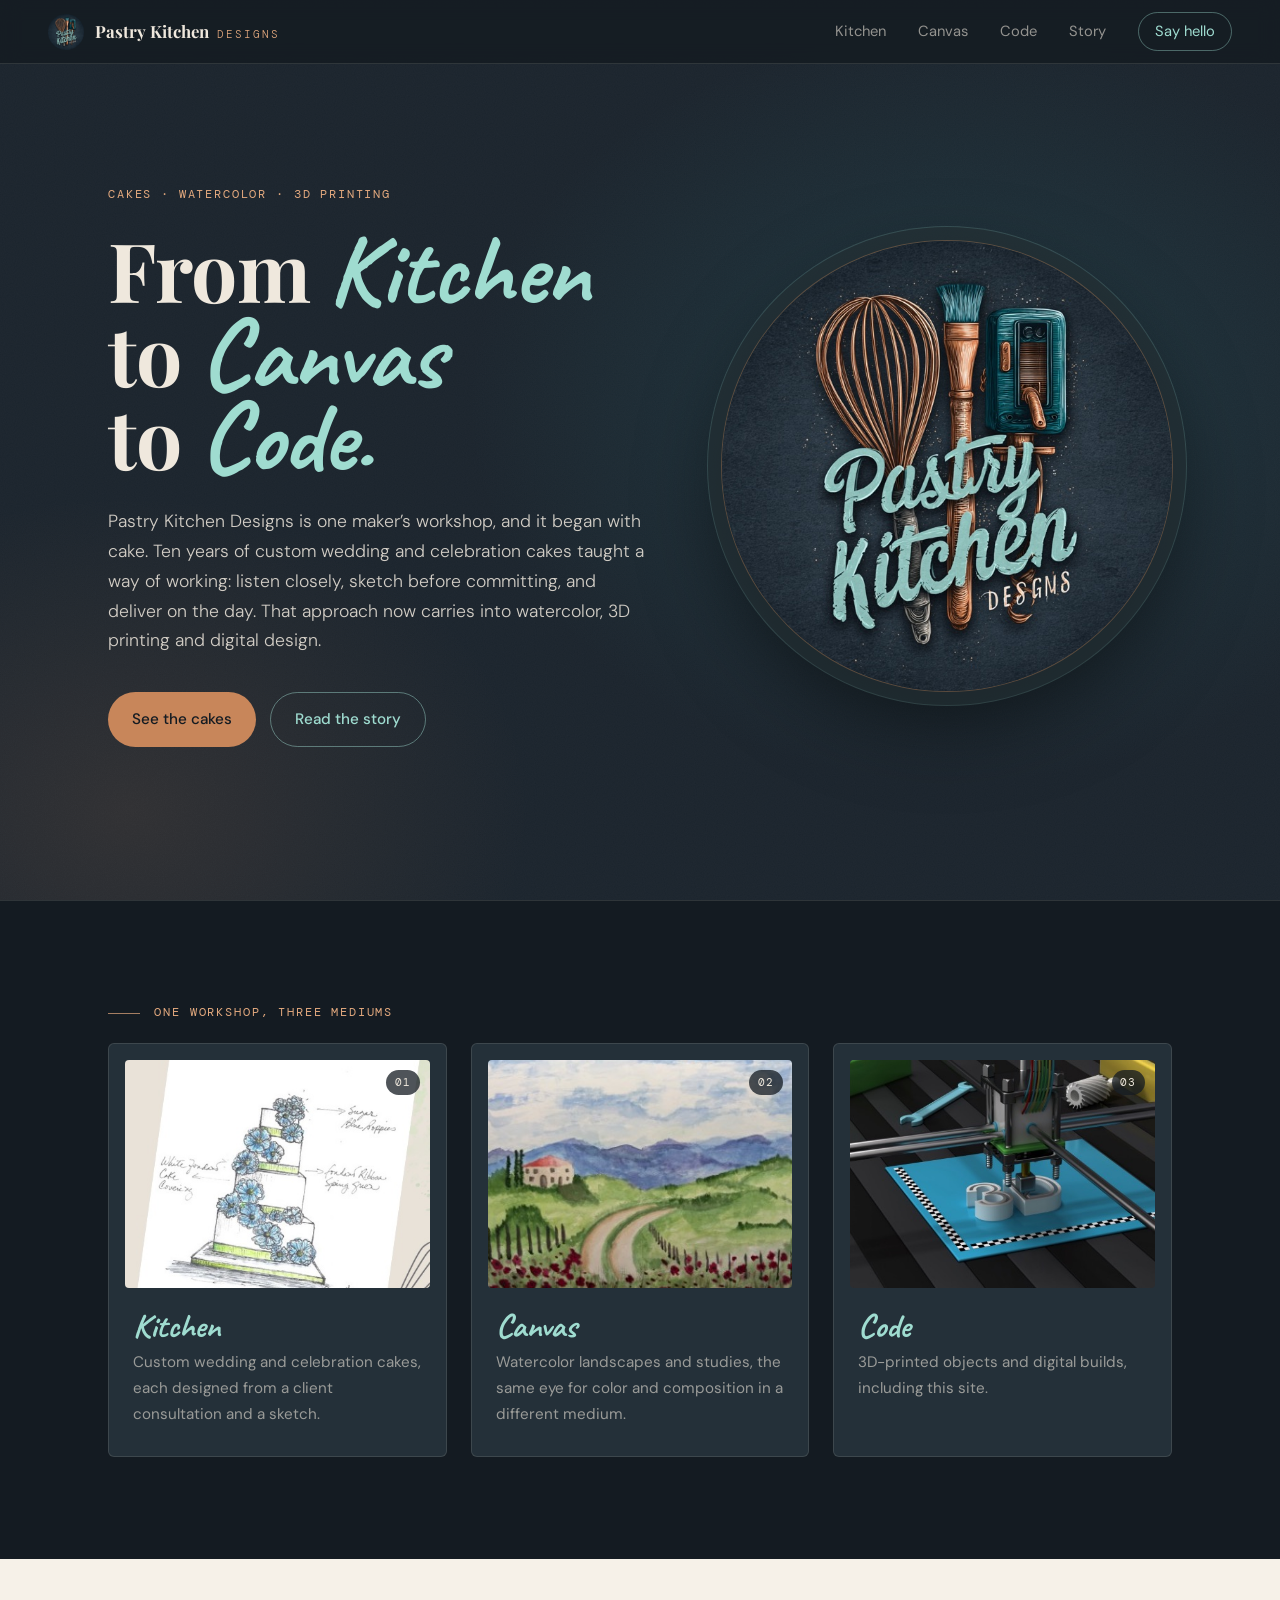
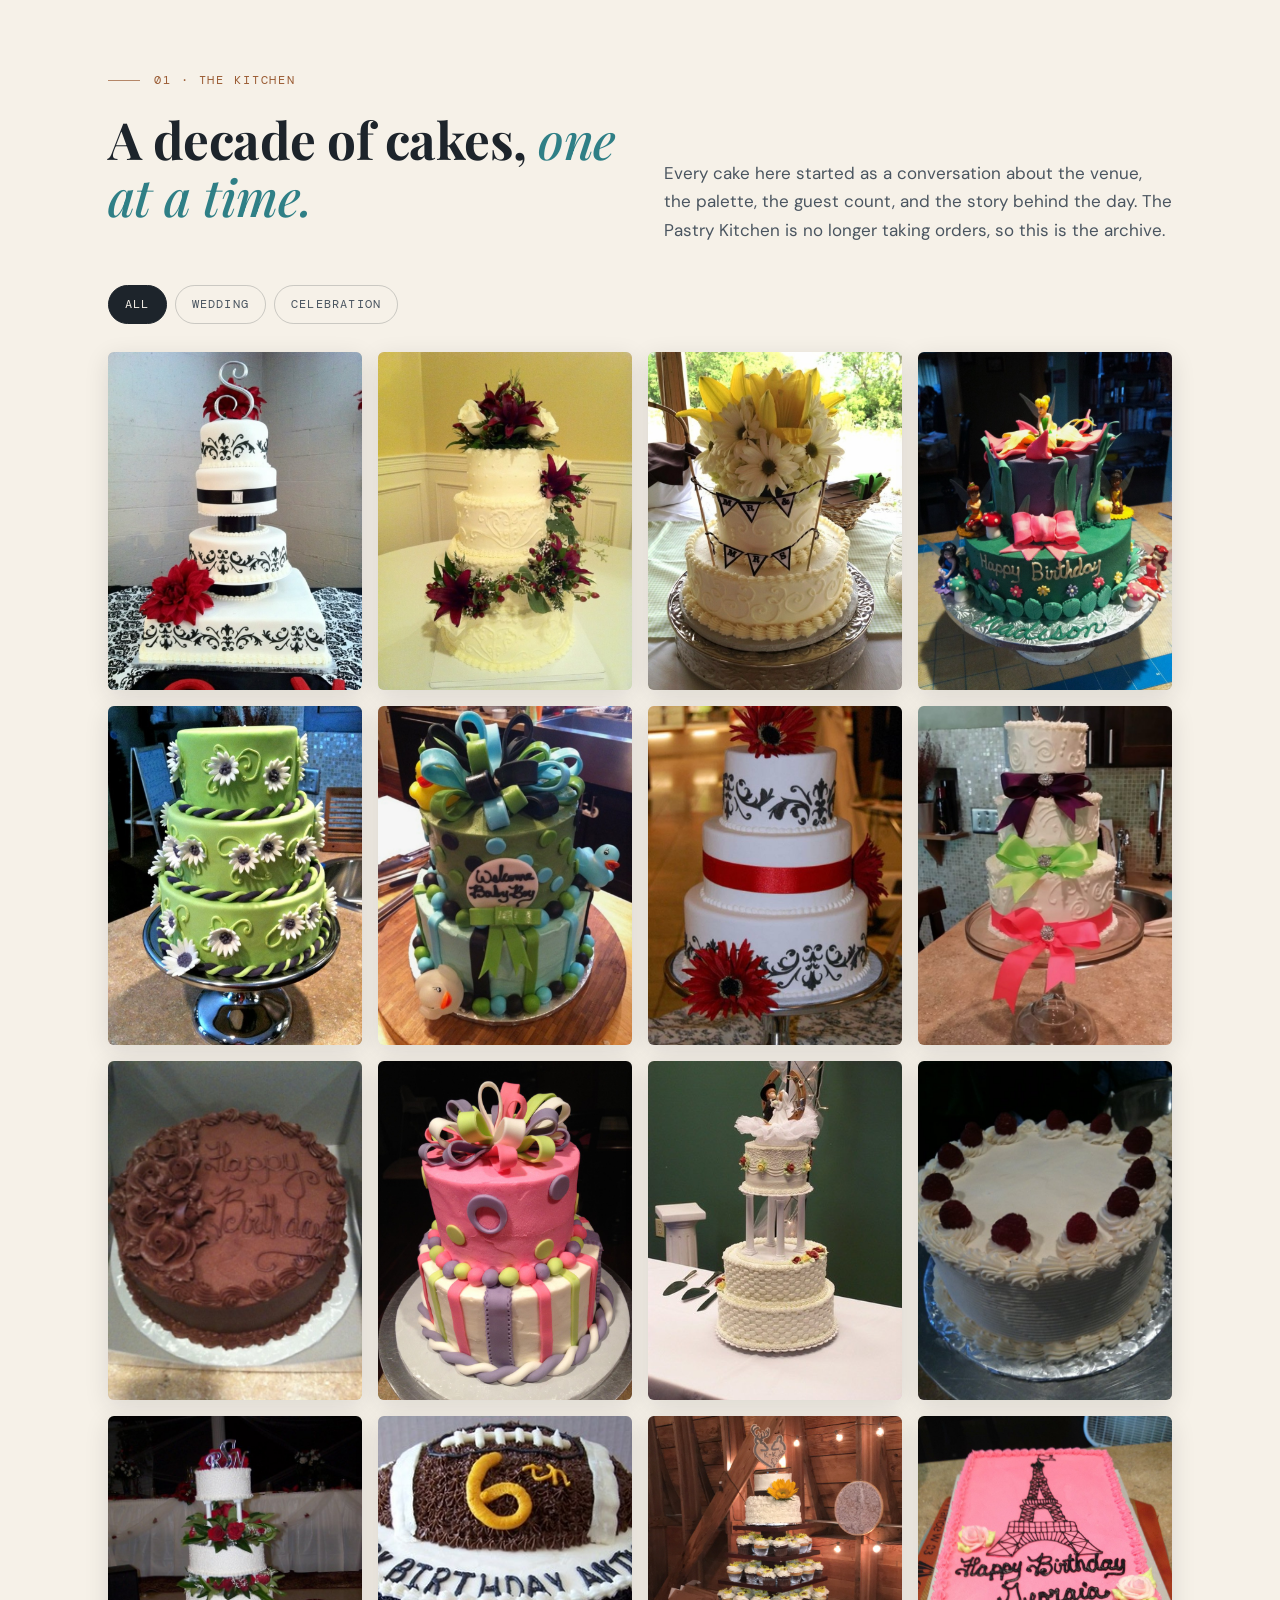
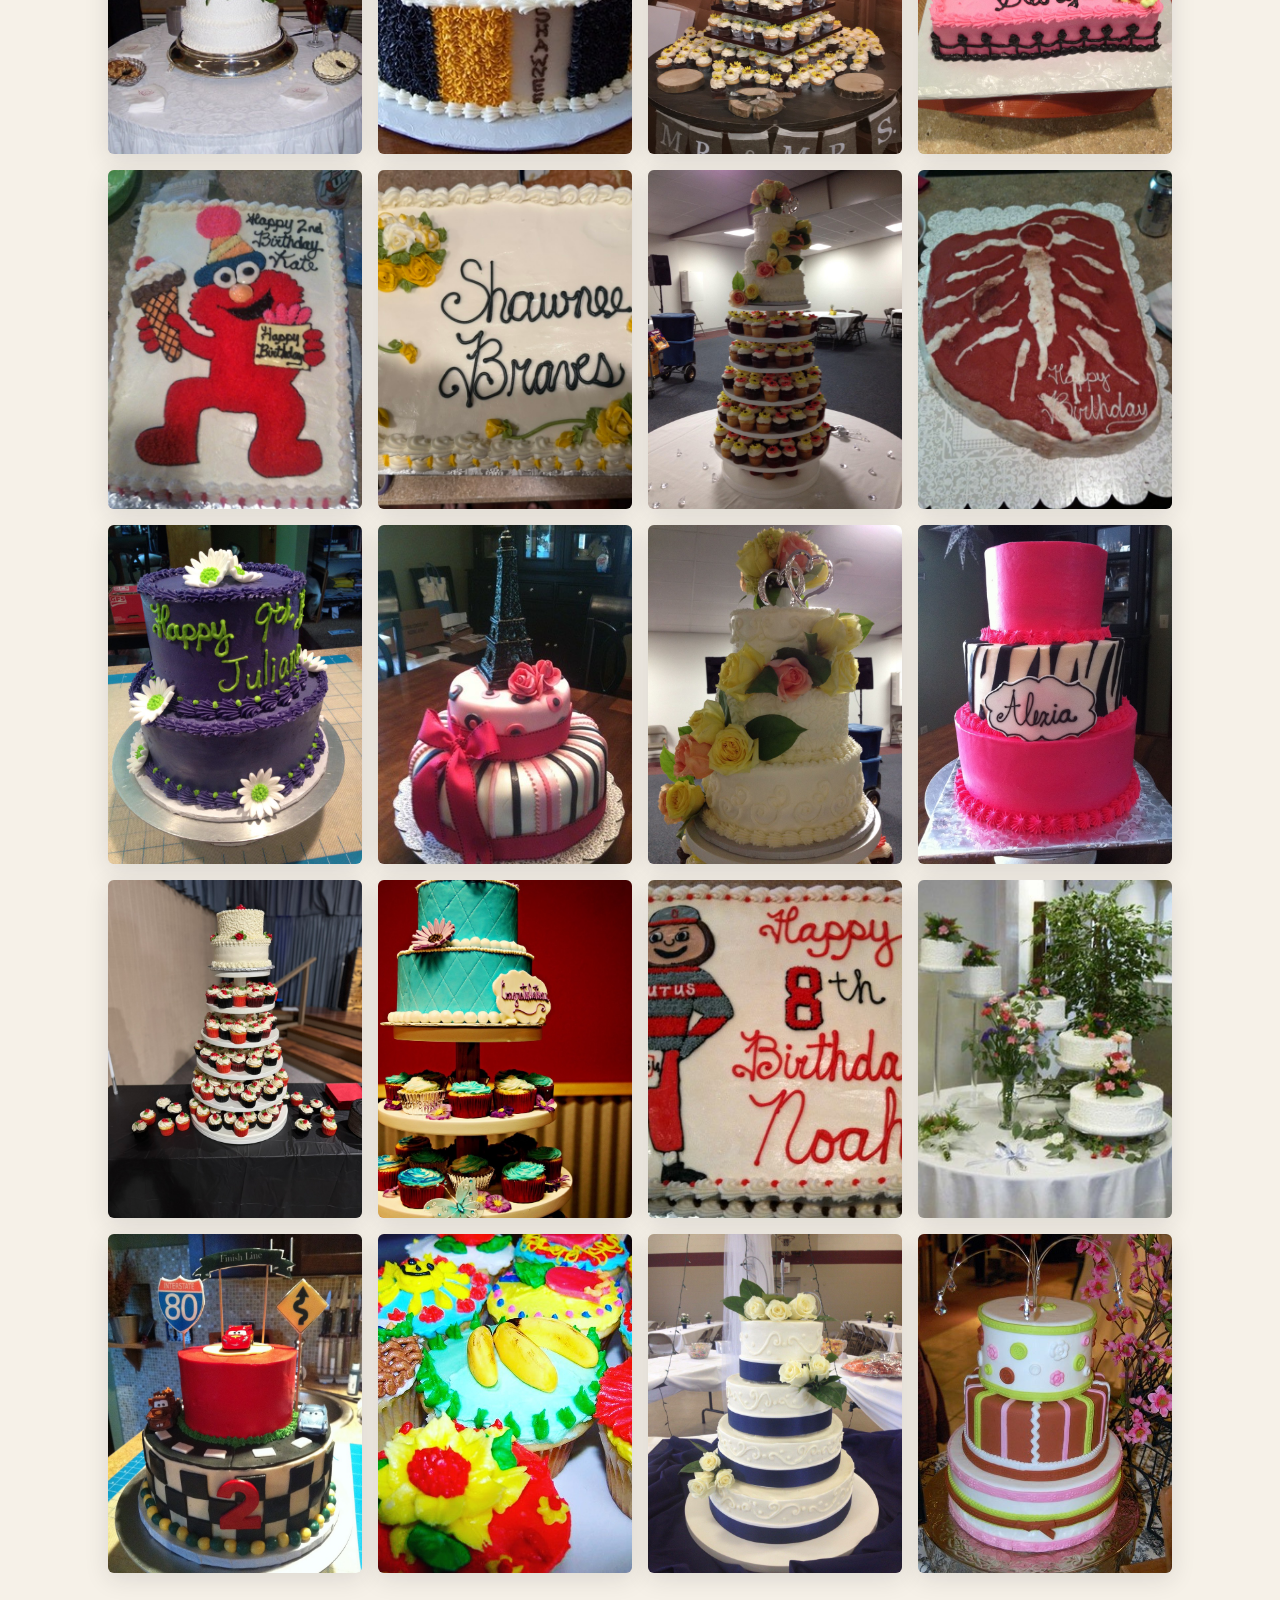
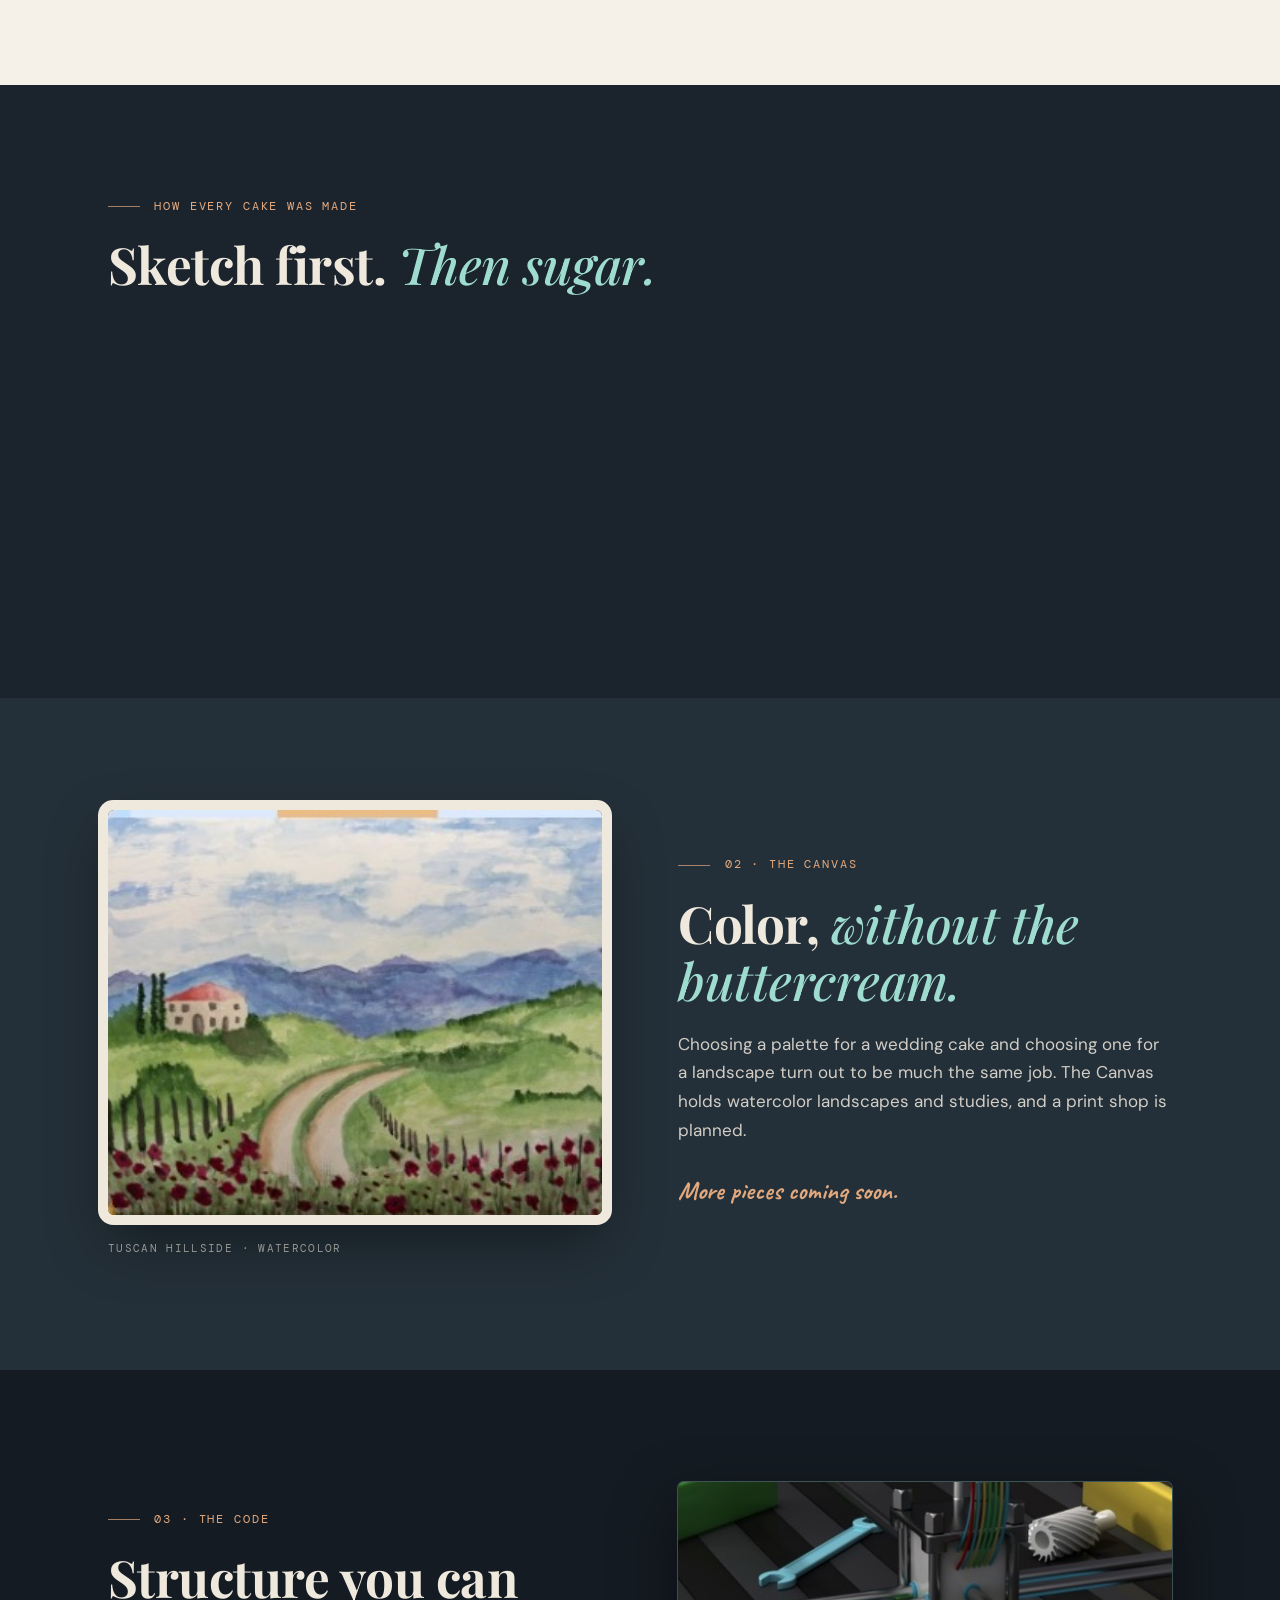
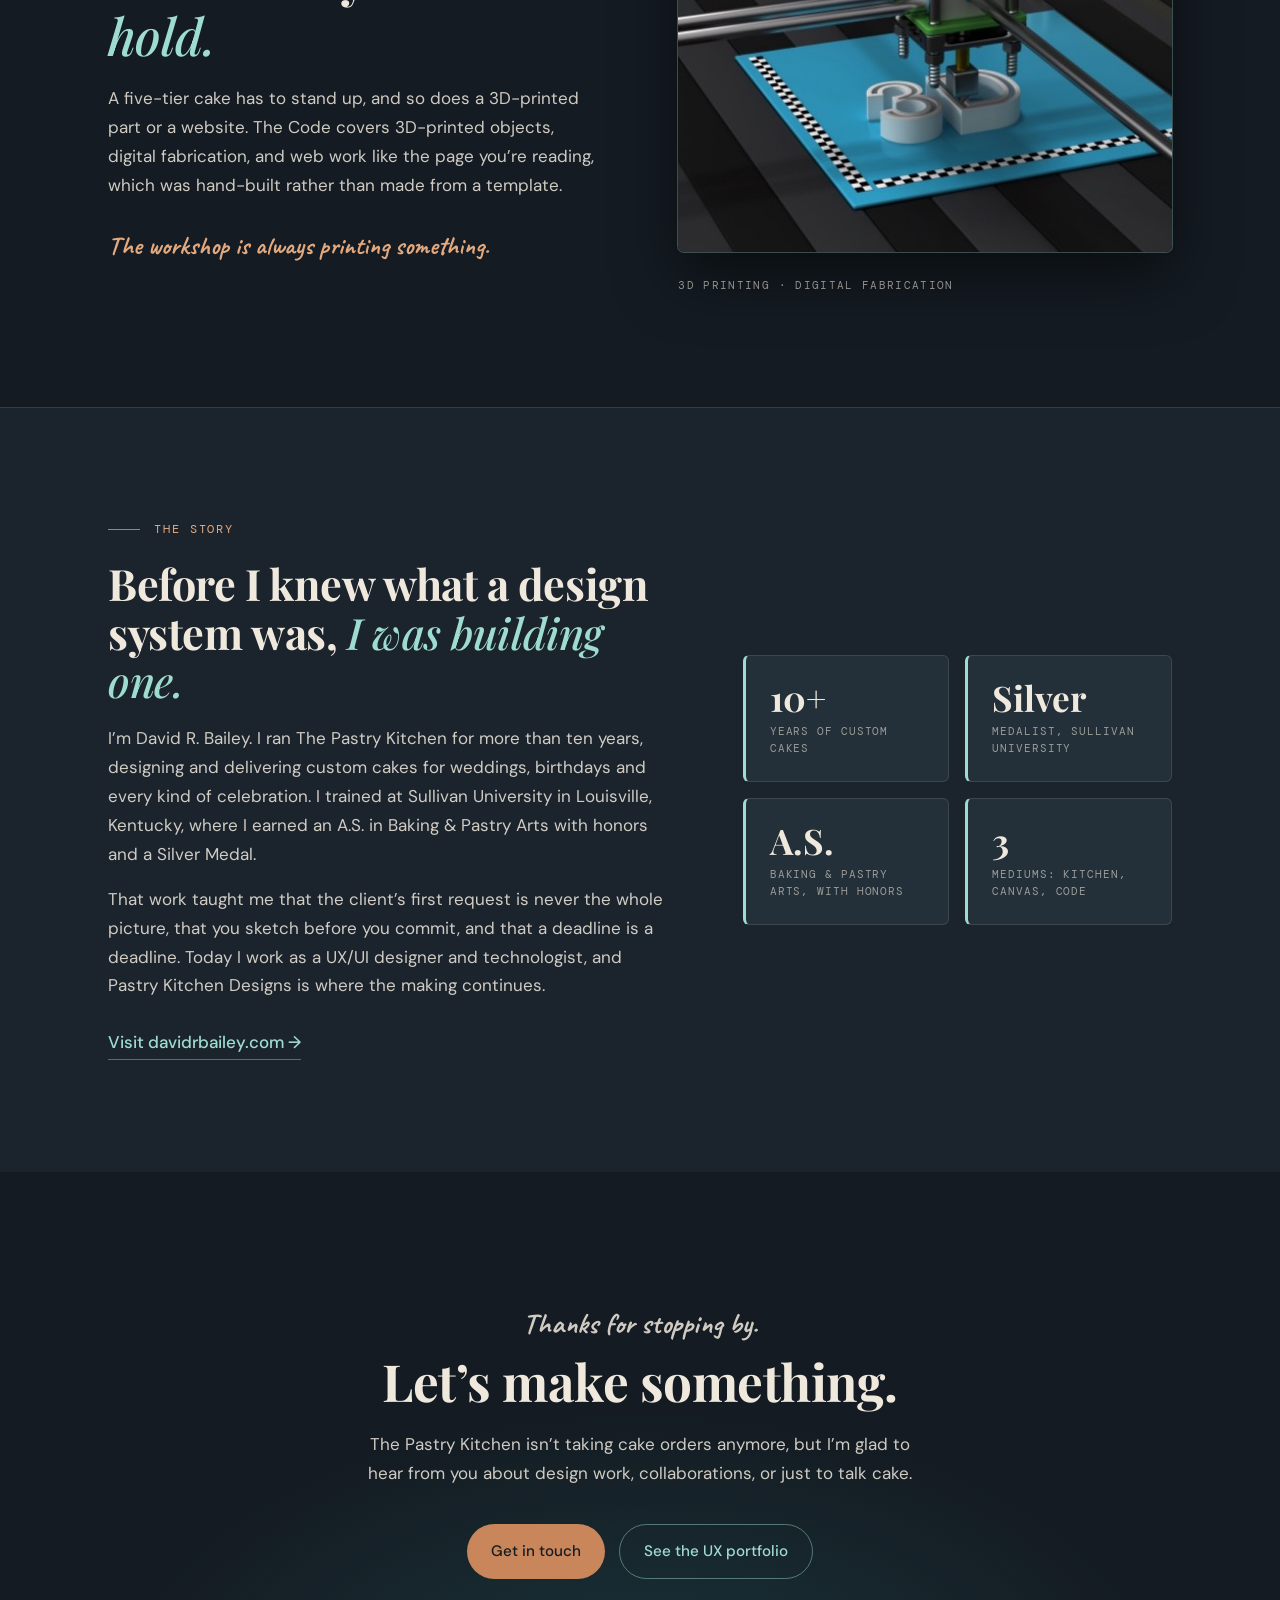
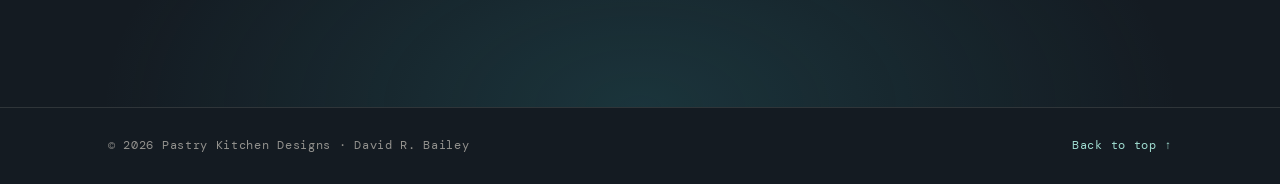
==== commit 04634f70: "Add 24 cakes to the gallery Co-Authored-By: Claude Opus 5.5 <noreply@anthropic.com>" ====
--- a/index.html
+++ b/index.html
@@ -126,6 +126,30 @@
           <li data-cat="celebration"><button class="tile" data-full="images/Baby-1.jpg" data-caption="Celebration · Baby shower"><img src="images/Baby-1.jpg" alt="Baby shower cake" loading="lazy" width="820" height="1100" /><span>Celebration · Baby shower</span></button></li>
           <li data-cat="wedding"><button class="tile" data-full="images/Wedding-5.jpg" data-caption="Wedding · Signature tier"><img src="images/Wedding-5.jpg" alt="Signature tiered wedding cake" loading="lazy" width="683" height="1100" /><span>Wedding · Signature tier</span></button></li>
           <li data-cat="celebration"><button class="tile" data-full="images/Birthday-2.jpg" data-caption="Celebration · Custom"><img src="images/Birthday-2.jpg" alt="Custom celebration cake" loading="lazy" width="619" height="1100" /><span>Celebration · Custom</span></button></li>
+          <li data-cat="celebration"><button class="tile" data-full="images/cake_101.jpeg" data-caption="Birthday · Chocolate roses"><img src="images/cake_101.jpeg" alt="Chocolate birthday cake with piped chocolate roses and script lettering" loading="lazy" width="540" height="720" /><span>Birthday · Chocolate roses</span></button></li>
+          <li data-cat="celebration"><button class="tile" data-full="images/cake_102.jpeg" data-caption="Celebration · Candy stripes"><img src="images/cake_102.jpeg" alt="Two-tier pink and white cake with fondant stripes, polka dots and a looped bow topper" loading="lazy" width="768" height="1024" /><span>Celebration · Candy stripes</span></button></li>
+          <li data-cat="wedding"><button class="tile" data-full="images/cake_103.jpeg" data-caption="Wedding · Pillared classic"><img src="images/cake_103.jpeg" alt="Three-tier white wedding cake with basketweave piping, pillars and a bride and groom topper" loading="lazy" width="360" height="480" /><span>Wedding · Pillared classic</span></button></li>
+          <li data-cat="celebration"><button class="tile" data-full="images/cake_104.jpeg" data-caption="Celebration · Fresh raspberry"><img src="images/cake_104.jpeg" alt="Round white buttercream cake crowned with fresh raspberries" loading="lazy" width="540" height="720" /><span>Celebration · Fresh raspberry</span></button></li>
+          <li data-cat="wedding"><button class="tile" data-full="images/cake_105.jpeg" data-caption="Wedding · Red roses"><img src="images/cake_105.jpeg" alt="Four-tier white wedding cake on pillars with red roses between the tiers" loading="lazy" width="540" height="720" /><span>Wedding · Red roses</span></button></li>
+          <li data-cat="celebration"><button class="tile" data-full="images/cake_106.jpeg" data-caption="Birthday · Football"><img src="images/cake_106.jpeg" alt="Round birthday cake topped with a chocolate football in black and gold team colors" loading="lazy" width="428" height="360" /><span>Birthday · Football</span></button></li>
+          <li data-cat="wedding"><button class="tile" data-full="images/cake_107.jpeg" data-caption="Wedding · Cupcake tower"><img src="images/cake_107.jpeg" alt="Rustic barn wedding cupcake tower with a sunflower-topped cutting cake" loading="lazy" width="768" height="1024" /><span>Wedding · Cupcake tower</span></button></li>
+          <li data-cat="celebration"><button class="tile" data-full="images/cake_108.jpeg" data-caption="Birthday · Paris"><img src="images/cake_108.jpeg" alt="Pink sheet cake with a piped Eiffel Tower and sugar roses" loading="lazy" width="768" height="1024" /><span>Birthday · Paris</span></button></li>
+          <li data-cat="celebration"><button class="tile" data-full="images/cake_109.jpeg" data-caption="Birthday · Elmo"><img src="images/cake_109.jpeg" alt="Sheet cake with a hand-piped Elmo holding an ice cream cone" loading="lazy" width="540" height="720" /><span>Birthday · Elmo</span></button></li>
+          <li data-cat="celebration"><button class="tile" data-full="images/cake_110.jpeg" data-caption="Celebration · Team sheet cake"><img src="images/cake_110.jpeg" alt="White sheet cake with yellow piped roses and script lettering" loading="lazy" width="1024" height="768" /><span>Celebration · Team sheet cake</span></button></li>
+          <li data-cat="wedding"><button class="tile" data-full="images/cake_111.jpeg" data-caption="Wedding · Cupcake tower"><img src="images/cake_111.jpeg" alt="White wedding cake with pastel roses above a six-tier cupcake tower" loading="lazy" width="768" height="1024" /><span>Wedding · Cupcake tower</span></button></li>
+          <li data-cat="celebration"><button class="tile" data-full="images/cake_112.jpeg" data-caption="Birthday · Novelty"><img src="images/cake_112.jpeg" alt="Red shaped birthday cake with white piped design on a lace doily" loading="lazy" width="540" height="720" /><span>Birthday · Novelty</span></button></li>
+          <li data-cat="celebration"><button class="tile" data-full="images/cake_113.jpeg" data-caption="Birthday · Purple daisies"><img src="images/cake_113.jpeg" alt="Two-tier purple birthday cake with white daisies and lime green lettering" loading="lazy" width="768" height="1024" /><span>Birthday · Purple daisies</span></button></li>
+          <li data-cat="celebration"><button class="tile" data-full="images/cake_114.jpeg" data-caption="Birthday · Eiffel Tower"><img src="images/cake_114.jpeg" alt="Two-tier pink, black and white striped cake with a ribbon bow and Eiffel Tower topper" loading="lazy" width="360" height="480" /><span>Birthday · Eiffel Tower</span></button></li>
+          <li data-cat="wedding"><button class="tile" data-full="images/cake_115.jpeg" data-caption="Wedding · Garden roses"><img src="images/cake_115.jpeg" alt="Three-tier white wedding cake with yellow and peach roses and a heart topper" loading="lazy" width="768" height="1024" /><span>Wedding · Garden roses</span></button></li>
+          <li data-cat="celebration"><button class="tile" data-full="images/cake_116.jpeg" data-caption="Birthday · Zebra stripe"><img src="images/cake_116.jpeg" alt="Three-tier hot pink cake with a zebra-stripe middle tier and name plaque" loading="lazy" width="766" height="1026" /><span>Birthday · Zebra stripe</span></button></li>
+          <li data-cat="wedding"><button class="tile" data-full="images/cake_117.jpeg" data-caption="Wedding · Red & white tower"><img src="images/cake_117.jpeg" alt="Two-tier white cake with red roses above a red and white cupcake tower" loading="lazy" width="768" height="1024" /><span>Wedding · Red & white tower</span></button></li>
+          <li data-cat="celebration"><button class="tile" data-full="images/cake_118.jpeg" data-caption="Celebration · Turquoise quilted"><img src="images/cake_118.jpeg" alt="Turquoise quilted two-tier cake above a tower of cupcakes with sugar flowers" loading="lazy" width="724" height="1086" /><span>Celebration · Turquoise quilted</span></button></li>
+          <li data-cat="celebration"><button class="tile" data-full="images/cake_119.jpeg" data-caption="Birthday · Buckeyes"><img src="images/cake_119.jpeg" alt="Sheet cake with a piped Brutus Buckeye mascot and red script lettering" loading="lazy" width="720" height="540" /><span>Birthday · Buckeyes</span></button></li>
+          <li data-cat="wedding"><button class="tile" data-full="images/cake_120.jpeg" data-caption="Wedding · Fountain display"><img src="images/cake_120.jpeg" alt="Wedding cakes on a fountain stand dressed with fresh pink flowers" loading="lazy" width="480" height="360" /><span>Wedding · Fountain display</span></button></li>
+          <li data-cat="celebration"><button class="tile" data-full="images/cake_121.jpeg" data-caption="Birthday · Race cars"><img src="images/cake_121.jpeg" alt="Two-tier race car birthday cake with a checkered flag tier and toy cars" loading="lazy" width="766" height="1026" /><span>Birthday · Race cars</span></button></li>
+          <li data-cat="celebration"><button class="tile" data-full="images/cake_122.jpeg" data-caption="Celebration · Fiesta cupcakes"><img src="images/cake_122.jpeg" alt="Brightly decorated fiesta cupcakes with piped flowers and fruit" loading="lazy" width="640" height="640" /><span>Celebration · Fiesta cupcakes</span></button></li>
+          <li data-cat="wedding"><button class="tile" data-full="images/cake_123.jpeg" data-caption="Wedding · Navy ribbon"><img src="images/cake_123.jpeg" alt="Four-tier white wedding cake with navy ribbon, scrollwork and ivory roses" loading="lazy" width="768" height="1024" /><span>Wedding · Navy ribbon</span></button></li>
+          <li data-cat="celebration"><button class="tile" data-full="images/cake_124.jpeg" data-caption="Celebration · Pink & brown"><img src="images/cake_124.jpeg" alt="Three-tier pink, brown and lime striped cake with a wire topper" loading="lazy" width="500" height="752" /><span>Celebration · Pink & brown</span></button></li>
         </ul>
       </div>
     </section>
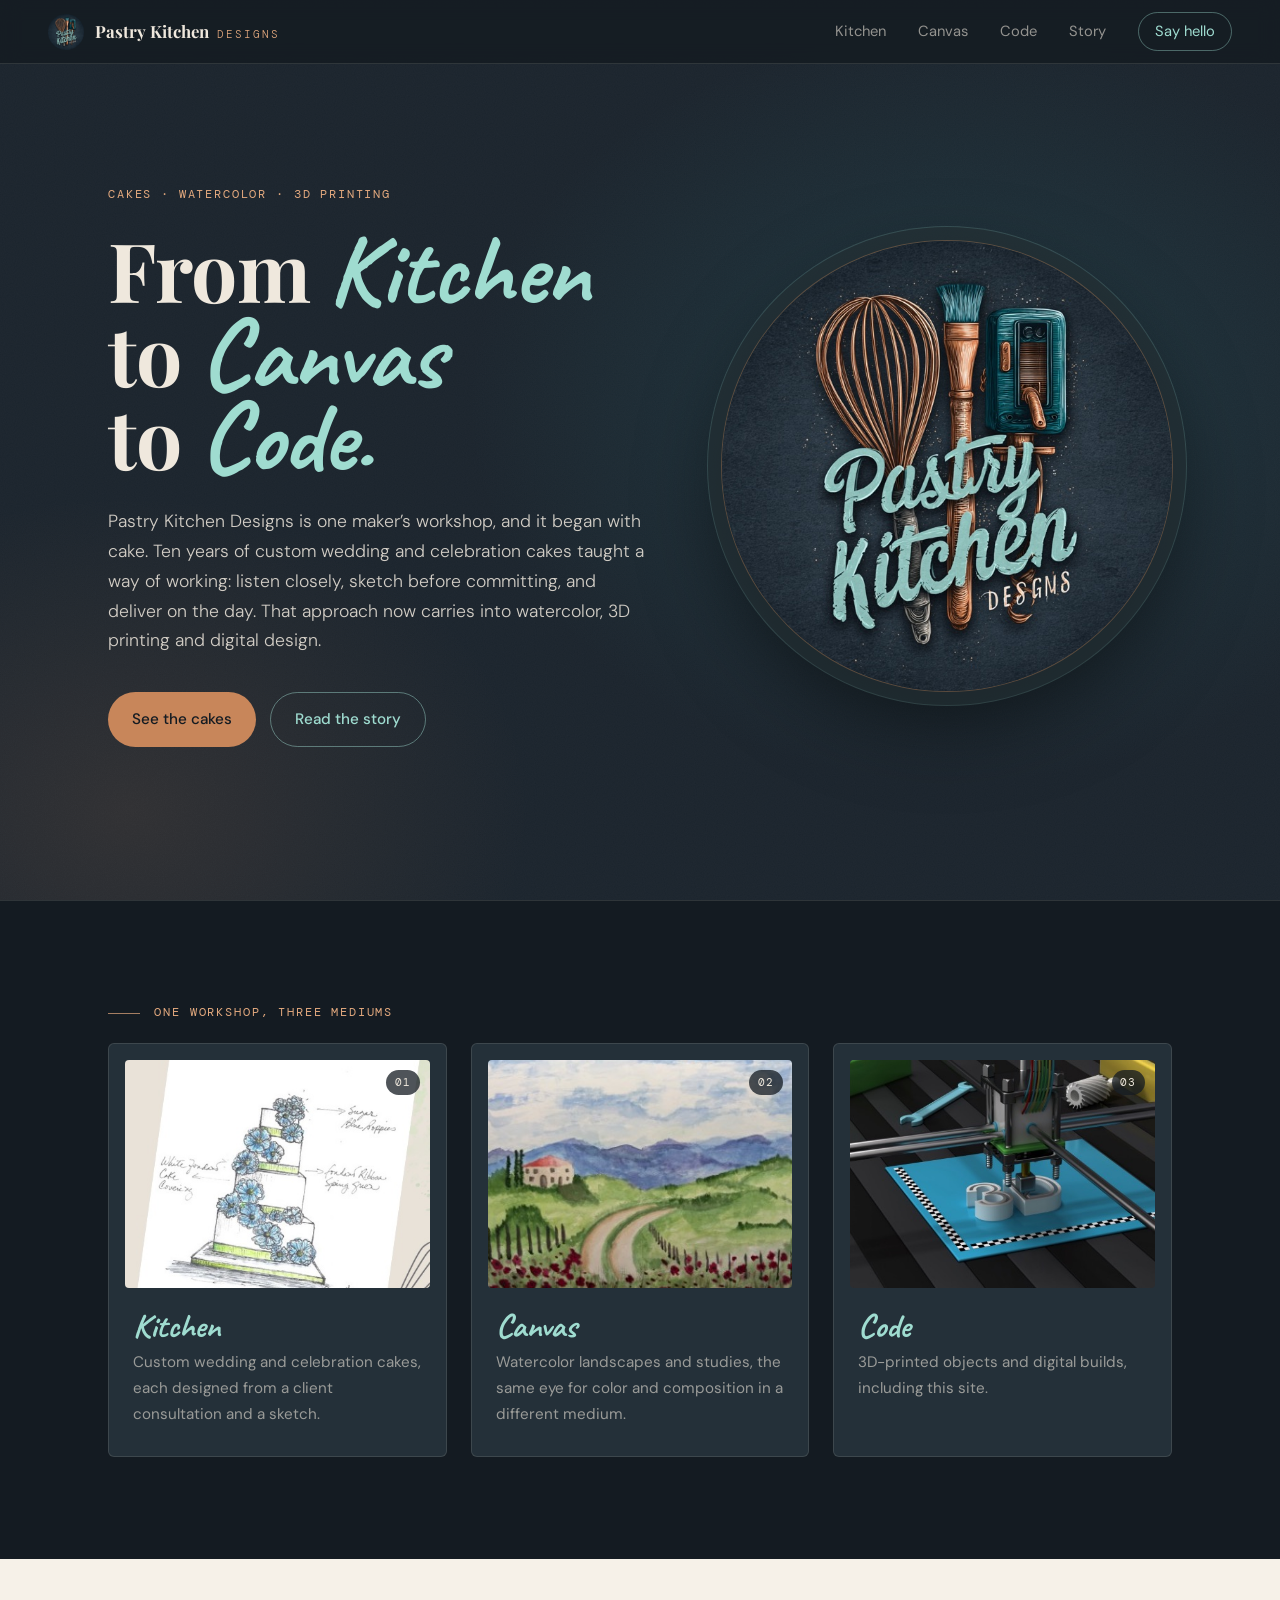
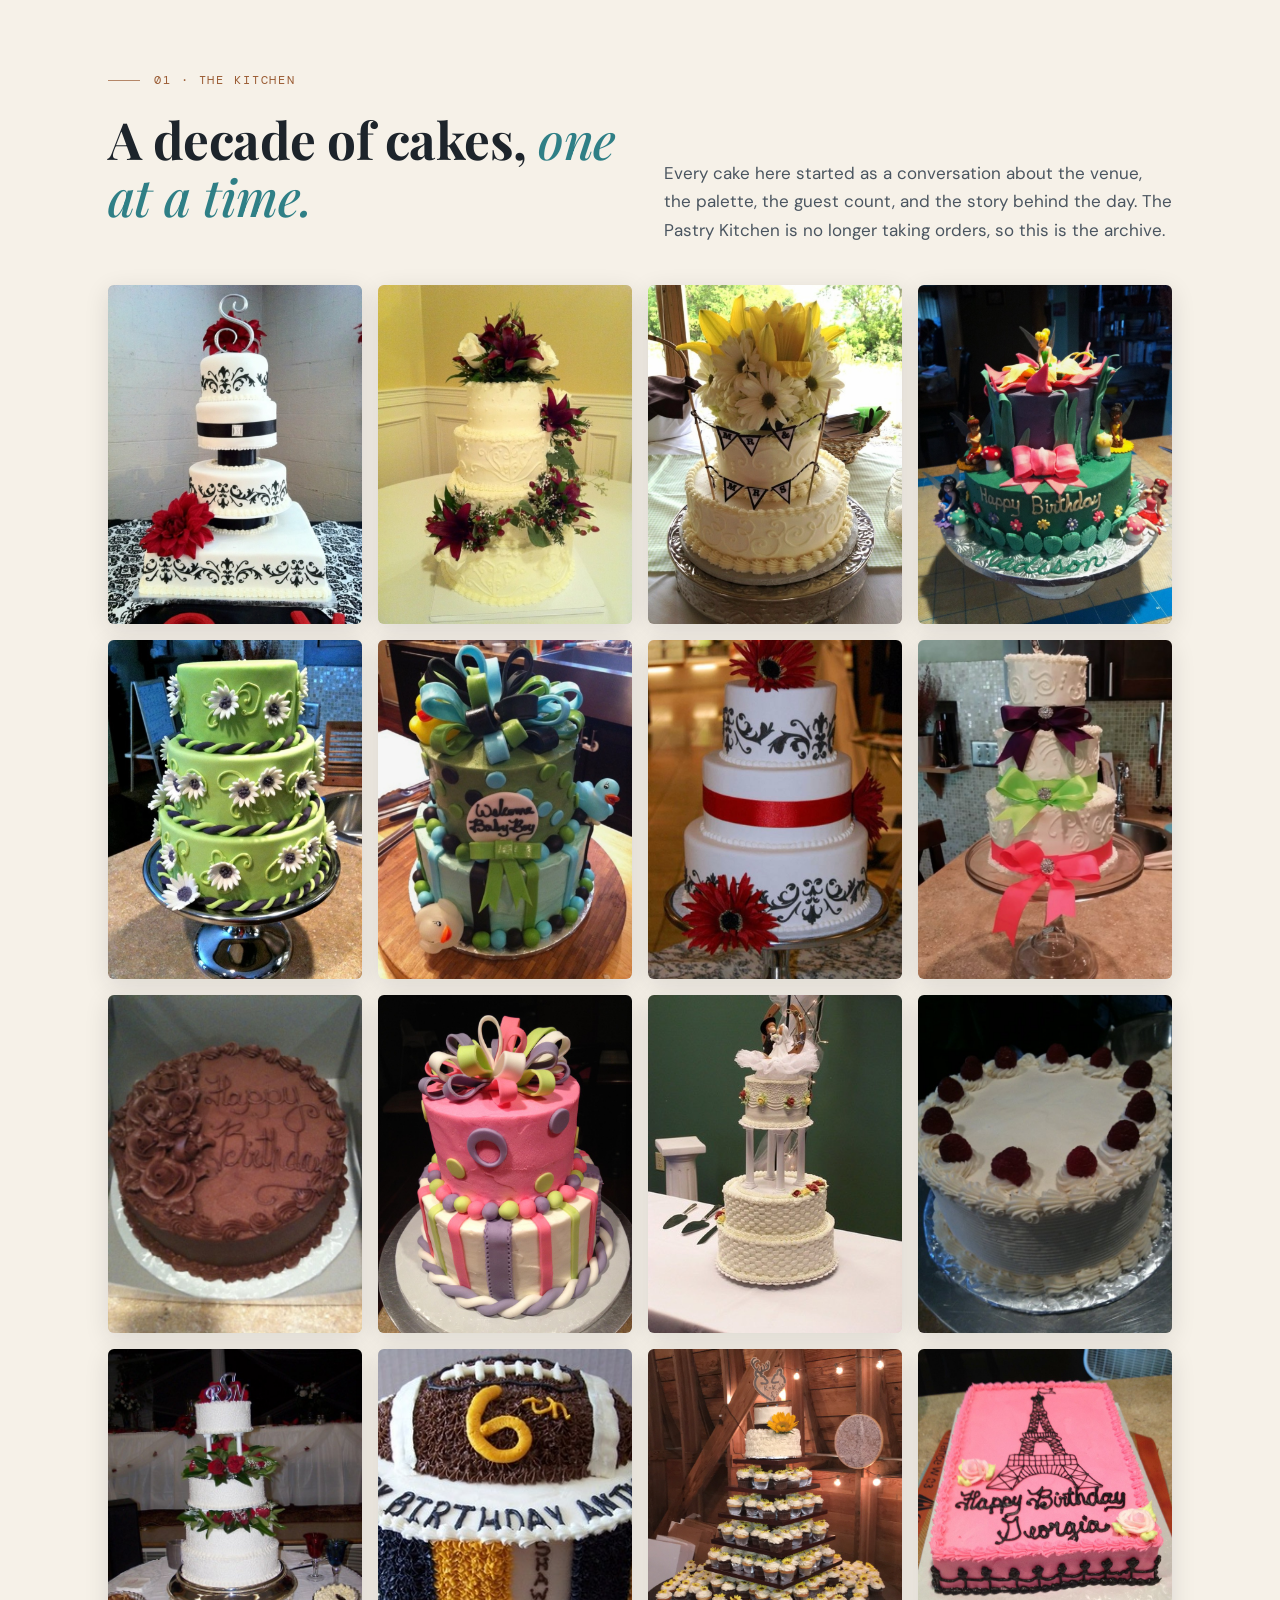
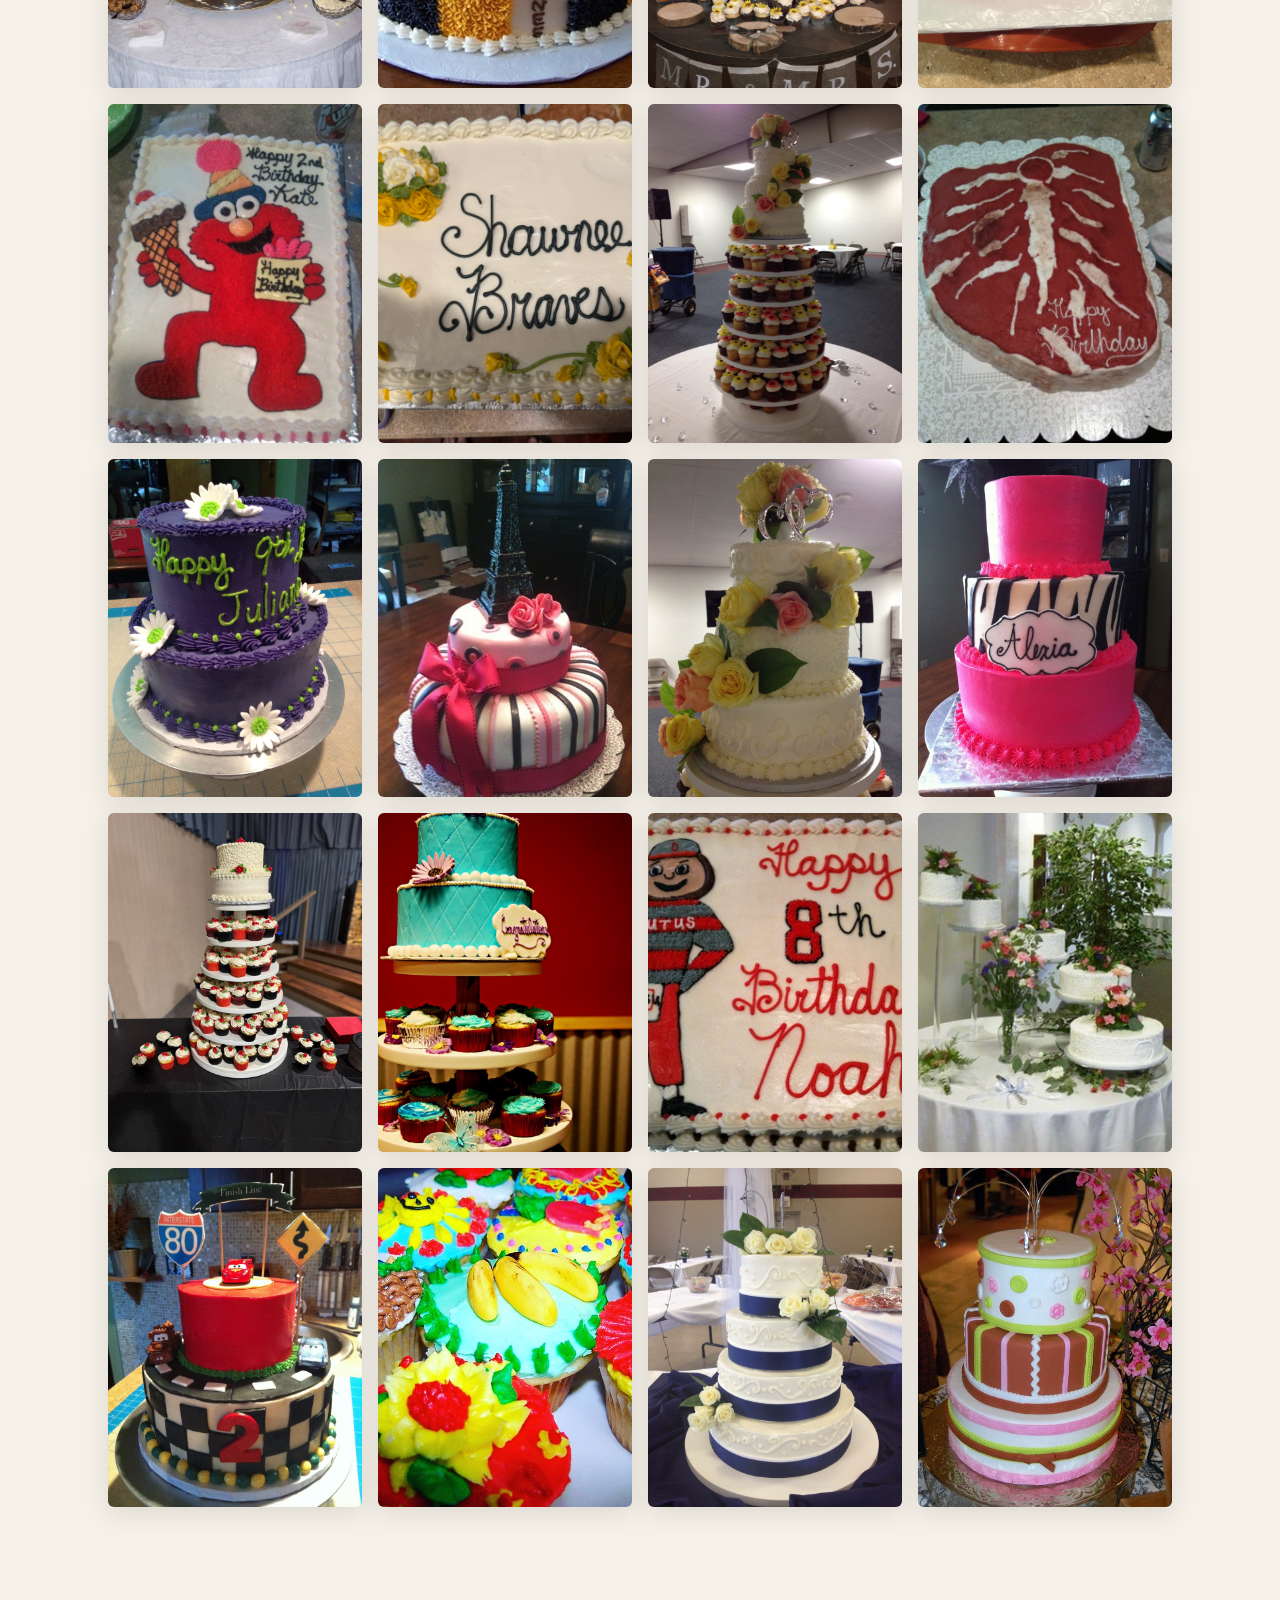
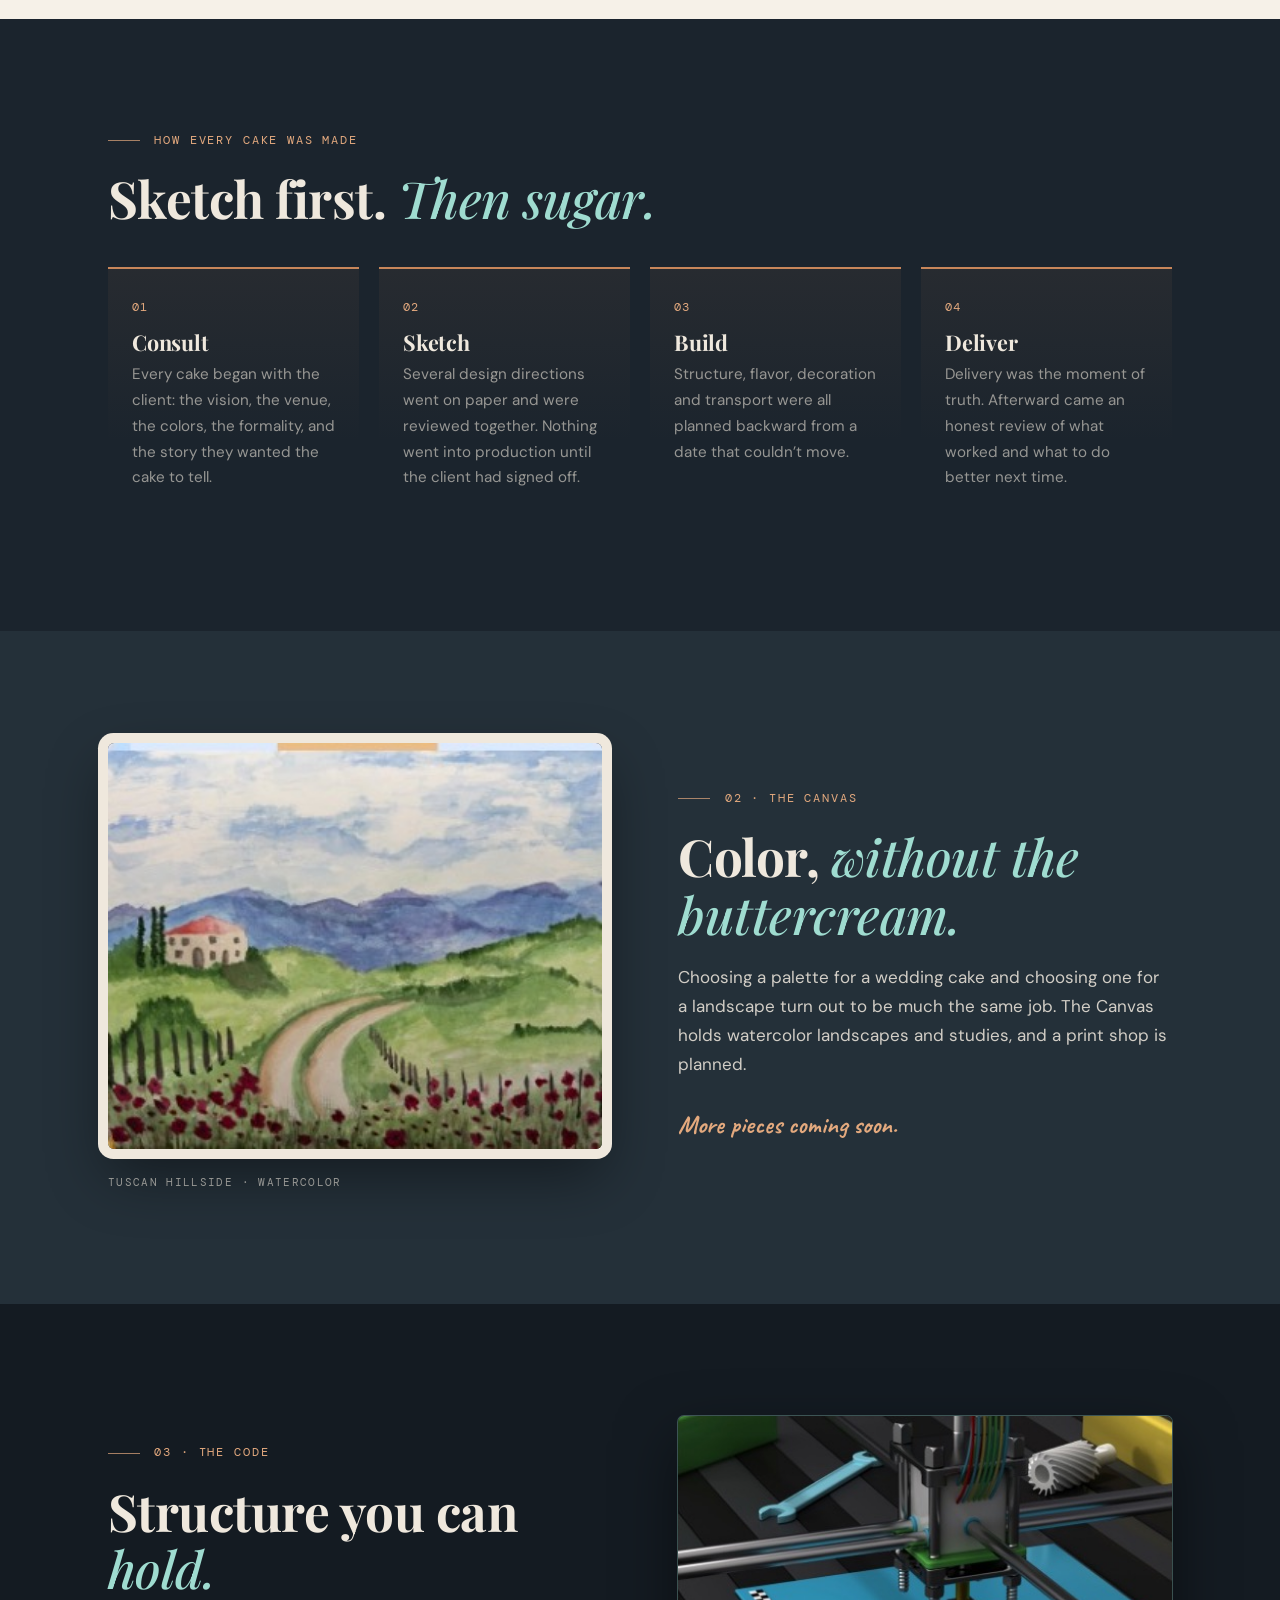
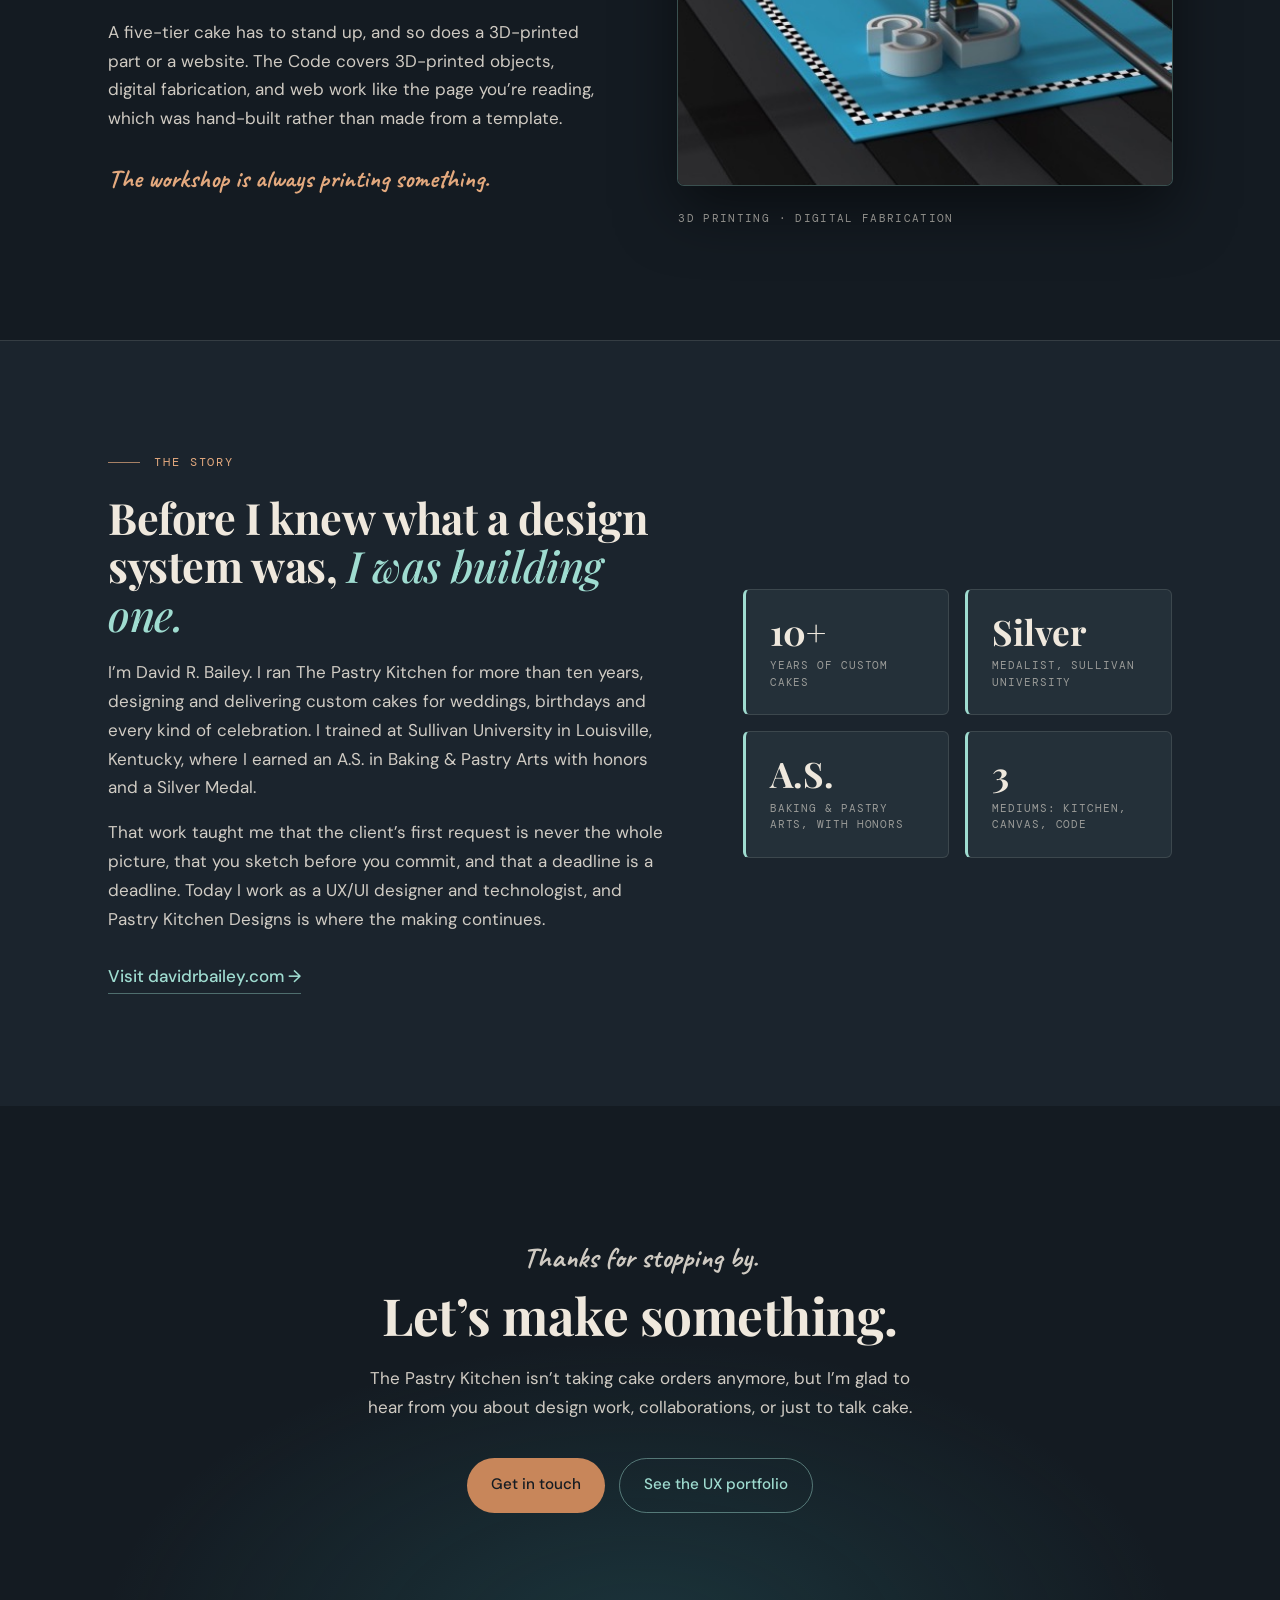
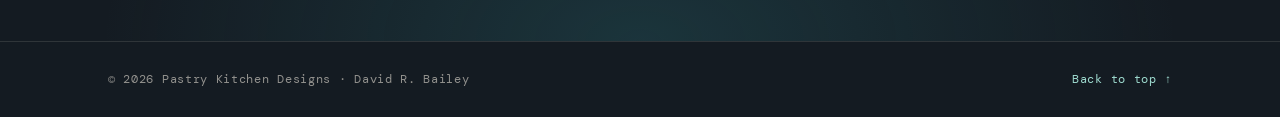
==== commit 7a056552: "Remove gallery category filter Co-Authored-By: Claude Opus 5.5 <noreply@anthropic.com>" ====
--- a/index.html
+++ b/index.html
@@ -111,45 +111,39 @@
           </p>
         </div>
 
-        <div class="filters" role="group" aria-label="Filter cakes">
-          <button class="filter is-active" data-filter="all" aria-pressed="true">All</button>
-          <button class="filter" data-filter="wedding" aria-pressed="false">Wedding</button>
-          <button class="filter" data-filter="celebration" aria-pressed="false">Celebration</button>
-        </div>
-
         <ul class="gallery">
-          <li data-cat="wedding"><button class="tile" data-full="images/Wedding-1.jpg" data-caption="Wedding · Custom design"><img src="images/Wedding-1.jpg" alt="Tiered wedding cake, custom design" loading="lazy" width="820" height="1100" /><span>Wedding · Custom design</span></button></li>
-          <li data-cat="wedding"><button class="tile" data-full="images/Wedding-2.jpg" data-caption="Wedding · Multi-tier"><img src="images/Wedding-2.jpg" alt="Multi-tier wedding cake" loading="lazy" width="822" height="1100" /><span>Wedding · Multi-tier</span></button></li>
-          <li data-cat="wedding"><button class="tile" data-full="images/Wedding-3.jpg" data-caption="Wedding · Floral detail"><img src="images/Wedding-3.jpg" alt="Wedding cake with floral detail" loading="lazy" width="825" height="1100" /><span>Wedding · Floral detail</span></button></li>
-          <li data-cat="celebration"><button class="tile" data-full="images/Birthday-1.jpg" data-caption="Celebration · Birthday"><img src="images/Birthday-1.jpg" alt="Custom birthday cake" loading="lazy" width="821" height="1100" /><span>Celebration · Birthday</span></button></li>
-          <li data-cat="wedding"><button class="tile" data-full="images/Wedding-4.jpg" data-caption="Wedding · Artisan finish"><img src="images/Wedding-4.jpg" alt="Wedding cake with artisan finish" loading="lazy" width="825" height="1100" /><span>Wedding · Artisan finish</span></button></li>
-          <li data-cat="celebration"><button class="tile" data-full="images/Baby-1.jpg" data-caption="Celebration · Baby shower"><img src="images/Baby-1.jpg" alt="Baby shower cake" loading="lazy" width="820" height="1100" /><span>Celebration · Baby shower</span></button></li>
-          <li data-cat="wedding"><button class="tile" data-full="images/Wedding-5.jpg" data-caption="Wedding · Signature tier"><img src="images/Wedding-5.jpg" alt="Signature tiered wedding cake" loading="lazy" width="683" height="1100" /><span>Wedding · Signature tier</span></button></li>
-          <li data-cat="celebration"><button class="tile" data-full="images/Birthday-2.jpg" data-caption="Celebration · Custom"><img src="images/Birthday-2.jpg" alt="Custom celebration cake" loading="lazy" width="619" height="1100" /><span>Celebration · Custom</span></button></li>
-          <li data-cat="celebration"><button class="tile" data-full="images/cake_101.jpeg" data-caption="Birthday · Chocolate roses"><img src="images/cake_101.jpeg" alt="Chocolate birthday cake with piped chocolate roses and script lettering" loading="lazy" width="540" height="720" /><span>Birthday · Chocolate roses</span></button></li>
-          <li data-cat="celebration"><button class="tile" data-full="images/cake_102.jpeg" data-caption="Celebration · Candy stripes"><img src="images/cake_102.jpeg" alt="Two-tier pink and white cake with fondant stripes, polka dots and a looped bow topper" loading="lazy" width="768" height="1024" /><span>Celebration · Candy stripes</span></button></li>
-          <li data-cat="wedding"><button class="tile" data-full="images/cake_103.jpeg" data-caption="Wedding · Pillared classic"><img src="images/cake_103.jpeg" alt="Three-tier white wedding cake with basketweave piping, pillars and a bride and groom topper" loading="lazy" width="360" height="480" /><span>Wedding · Pillared classic</span></button></li>
-          <li data-cat="celebration"><button class="tile" data-full="images/cake_104.jpeg" data-caption="Celebration · Fresh raspberry"><img src="images/cake_104.jpeg" alt="Round white buttercream cake crowned with fresh raspberries" loading="lazy" width="540" height="720" /><span>Celebration · Fresh raspberry</span></button></li>
-          <li data-cat="wedding"><button class="tile" data-full="images/cake_105.jpeg" data-caption="Wedding · Red roses"><img src="images/cake_105.jpeg" alt="Four-tier white wedding cake on pillars with red roses between the tiers" loading="lazy" width="540" height="720" /><span>Wedding · Red roses</span></button></li>
-          <li data-cat="celebration"><button class="tile" data-full="images/cake_106.jpeg" data-caption="Birthday · Football"><img src="images/cake_106.jpeg" alt="Round birthday cake topped with a chocolate football in black and gold team colors" loading="lazy" width="428" height="360" /><span>Birthday · Football</span></button></li>
-          <li data-cat="wedding"><button class="tile" data-full="images/cake_107.jpeg" data-caption="Wedding · Cupcake tower"><img src="images/cake_107.jpeg" alt="Rustic barn wedding cupcake tower with a sunflower-topped cutting cake" loading="lazy" width="768" height="1024" /><span>Wedding · Cupcake tower</span></button></li>
-          <li data-cat="celebration"><button class="tile" data-full="images/cake_108.jpeg" data-caption="Birthday · Paris"><img src="images/cake_108.jpeg" alt="Pink sheet cake with a piped Eiffel Tower and sugar roses" loading="lazy" width="768" height="1024" /><span>Birthday · Paris</span></button></li>
-          <li data-cat="celebration"><button class="tile" data-full="images/cake_109.jpeg" data-caption="Birthday · Elmo"><img src="images/cake_109.jpeg" alt="Sheet cake with a hand-piped Elmo holding an ice cream cone" loading="lazy" width="540" height="720" /><span>Birthday · Elmo</span></button></li>
-          <li data-cat="celebration"><button class="tile" data-full="images/cake_110.jpeg" data-caption="Celebration · Team sheet cake"><img src="images/cake_110.jpeg" alt="White sheet cake with yellow piped roses and script lettering" loading="lazy" width="1024" height="768" /><span>Celebration · Team sheet cake</span></button></li>
-          <li data-cat="wedding"><button class="tile" data-full="images/cake_111.jpeg" data-caption="Wedding · Cupcake tower"><img src="images/cake_111.jpeg" alt="White wedding cake with pastel roses above a six-tier cupcake tower" loading="lazy" width="768" height="1024" /><span>Wedding · Cupcake tower</span></button></li>
-          <li data-cat="celebration"><button class="tile" data-full="images/cake_112.jpeg" data-caption="Birthday · Novelty"><img src="images/cake_112.jpeg" alt="Red shaped birthday cake with white piped design on a lace doily" loading="lazy" width="540" height="720" /><span>Birthday · Novelty</span></button></li>
-          <li data-cat="celebration"><button class="tile" data-full="images/cake_113.jpeg" data-caption="Birthday · Purple daisies"><img src="images/cake_113.jpeg" alt="Two-tier purple birthday cake with white daisies and lime green lettering" loading="lazy" width="768" height="1024" /><span>Birthday · Purple daisies</span></button></li>
-          <li data-cat="celebration"><button class="tile" data-full="images/cake_114.jpeg" data-caption="Birthday · Eiffel Tower"><img src="images/cake_114.jpeg" alt="Two-tier pink, black and white striped cake with a ribbon bow and Eiffel Tower topper" loading="lazy" width="360" height="480" /><span>Birthday · Eiffel Tower</span></button></li>
-          <li data-cat="wedding"><button class="tile" data-full="images/cake_115.jpeg" data-caption="Wedding · Garden roses"><img src="images/cake_115.jpeg" alt="Three-tier white wedding cake with yellow and peach roses and a heart topper" loading="lazy" width="768" height="1024" /><span>Wedding · Garden roses</span></button></li>
-          <li data-cat="celebration"><button class="tile" data-full="images/cake_116.jpeg" data-caption="Birthday · Zebra stripe"><img src="images/cake_116.jpeg" alt="Three-tier hot pink cake with a zebra-stripe middle tier and name plaque" loading="lazy" width="766" height="1026" /><span>Birthday · Zebra stripe</span></button></li>
-          <li data-cat="wedding"><button class="tile" data-full="images/cake_117.jpeg" data-caption="Wedding · Red & white tower"><img src="images/cake_117.jpeg" alt="Two-tier white cake with red roses above a red and white cupcake tower" loading="lazy" width="768" height="1024" /><span>Wedding · Red & white tower</span></button></li>
-          <li data-cat="celebration"><button class="tile" data-full="images/cake_118.jpeg" data-caption="Celebration · Turquoise quilted"><img src="images/cake_118.jpeg" alt="Turquoise quilted two-tier cake above a tower of cupcakes with sugar flowers" loading="lazy" width="724" height="1086" /><span>Celebration · Turquoise quilted</span></button></li>
-          <li data-cat="celebration"><button class="tile" data-full="images/cake_119.jpeg" data-caption="Birthday · Buckeyes"><img src="images/cake_119.jpeg" alt="Sheet cake with a piped Brutus Buckeye mascot and red script lettering" loading="lazy" width="720" height="540" /><span>Birthday · Buckeyes</span></button></li>
-          <li data-cat="wedding"><button class="tile" data-full="images/cake_120.jpeg" data-caption="Wedding · Fountain display"><img src="images/cake_120.jpeg" alt="Wedding cakes on a fountain stand dressed with fresh pink flowers" loading="lazy" width="480" height="360" /><span>Wedding · Fountain display</span></button></li>
-          <li data-cat="celebration"><button class="tile" data-full="images/cake_121.jpeg" data-caption="Birthday · Race cars"><img src="images/cake_121.jpeg" alt="Two-tier race car birthday cake with a checkered flag tier and toy cars" loading="lazy" width="766" height="1026" /><span>Birthday · Race cars</span></button></li>
-          <li data-cat="celebration"><button class="tile" data-full="images/cake_122.jpeg" data-caption="Celebration · Fiesta cupcakes"><img src="images/cake_122.jpeg" alt="Brightly decorated fiesta cupcakes with piped flowers and fruit" loading="lazy" width="640" height="640" /><span>Celebration · Fiesta cupcakes</span></button></li>
-          <li data-cat="wedding"><button class="tile" data-full="images/cake_123.jpeg" data-caption="Wedding · Navy ribbon"><img src="images/cake_123.jpeg" alt="Four-tier white wedding cake with navy ribbon, scrollwork and ivory roses" loading="lazy" width="768" height="1024" /><span>Wedding · Navy ribbon</span></button></li>
-          <li data-cat="celebration"><button class="tile" data-full="images/cake_124.jpeg" data-caption="Celebration · Pink & brown"><img src="images/cake_124.jpeg" alt="Three-tier pink, brown and lime striped cake with a wire topper" loading="lazy" width="500" height="752" /><span>Celebration · Pink & brown</span></button></li>
+          <li><button class="tile" data-full="images/Wedding-1.jpg" data-caption="Wedding · Custom design"><img src="images/Wedding-1.jpg" alt="Tiered wedding cake, custom design" loading="lazy" width="820" height="1100" /><span>Wedding · Custom design</span></button></li>
+          <li><button class="tile" data-full="images/Wedding-2.jpg" data-caption="Wedding · Multi-tier"><img src="images/Wedding-2.jpg" alt="Multi-tier wedding cake" loading="lazy" width="822" height="1100" /><span>Wedding · Multi-tier</span></button></li>
+          <li><button class="tile" data-full="images/Wedding-3.jpg" data-caption="Wedding · Floral detail"><img src="images/Wedding-3.jpg" alt="Wedding cake with floral detail" loading="lazy" width="825" height="1100" /><span>Wedding · Floral detail</span></button></li>
+          <li><button class="tile" data-full="images/Birthday-1.jpg" data-caption="Celebration · Birthday"><img src="images/Birthday-1.jpg" alt="Custom birthday cake" loading="lazy" width="821" height="1100" /><span>Celebration · Birthday</span></button></li>
+          <li><button class="tile" data-full="images/Wedding-4.jpg" data-caption="Wedding · Artisan finish"><img src="images/Wedding-4.jpg" alt="Wedding cake with artisan finish" loading="lazy" width="825" height="1100" /><span>Wedding · Artisan finish</span></button></li>
+          <li><button class="tile" data-full="images/Baby-1.jpg" data-caption="Celebration · Baby shower"><img src="images/Baby-1.jpg" alt="Baby shower cake" loading="lazy" width="820" height="1100" /><span>Celebration · Baby shower</span></button></li>
+          <li><button class="tile" data-full="images/Wedding-5.jpg" data-caption="Wedding · Signature tier"><img src="images/Wedding-5.jpg" alt="Signature tiered wedding cake" loading="lazy" width="683" height="1100" /><span>Wedding · Signature tier</span></button></li>
+          <li><button class="tile" data-full="images/Birthday-2.jpg" data-caption="Celebration · Custom"><img src="images/Birthday-2.jpg" alt="Custom celebration cake" loading="lazy" width="619" height="1100" /><span>Celebration · Custom</span></button></li>
+          <li><button class="tile" data-full="images/cake_101.jpeg" data-caption="Birthday · Chocolate roses"><img src="images/cake_101.jpeg" alt="Chocolate birthday cake with piped chocolate roses and script lettering" loading="lazy" width="540" height="720" /><span>Birthday · Chocolate roses</span></button></li>
+          <li><button class="tile" data-full="images/cake_102.jpeg" data-caption="Celebration · Candy stripes"><img src="images/cake_102.jpeg" alt="Two-tier pink and white cake with fondant stripes, polka dots and a looped bow topper" loading="lazy" width="768" height="1024" /><span>Celebration · Candy stripes</span></button></li>
+          <li><button class="tile" data-full="images/cake_103.jpeg" data-caption="Wedding · Pillared classic"><img src="images/cake_103.jpeg" alt="Three-tier white wedding cake with basketweave piping, pillars and a bride and groom topper" loading="lazy" width="360" height="480" /><span>Wedding · Pillared classic</span></button></li>
+          <li><button class="tile" data-full="images/cake_104.jpeg" data-caption="Celebration · Fresh raspberry"><img src="images/cake_104.jpeg" alt="Round white buttercream cake crowned with fresh raspberries" loading="lazy" width="540" height="720" /><span>Celebration · Fresh raspberry</span></button></li>
+          <li><button class="tile" data-full="images/cake_105.jpeg" data-caption="Wedding · Red roses"><img src="images/cake_105.jpeg" alt="Four-tier white wedding cake on pillars with red roses between the tiers" loading="lazy" width="540" height="720" /><span>Wedding · Red roses</span></button></li>
+          <li><button class="tile" data-full="images/cake_106.jpeg" data-caption="Birthday · Football"><img src="images/cake_106.jpeg" alt="Round birthday cake topped with a chocolate football in black and gold team colors" loading="lazy" width="428" height="360" /><span>Birthday · Football</span></button></li>
+          <li><button class="tile" data-full="images/cake_107.jpeg" data-caption="Wedding · Cupcake tower"><img src="images/cake_107.jpeg" alt="Rustic barn wedding cupcake tower with a sunflower-topped cutting cake" loading="lazy" width="768" height="1024" /><span>Wedding · Cupcake tower</span></button></li>
+          <li><button class="tile" data-full="images/cake_108.jpeg" data-caption="Birthday · Paris"><img src="images/cake_108.jpeg" alt="Pink sheet cake with a piped Eiffel Tower and sugar roses" loading="lazy" width="768" height="1024" /><span>Birthday · Paris</span></button></li>
+          <li><button class="tile" data-full="images/cake_109.jpeg" data-caption="Birthday · Elmo"><img src="images/cake_109.jpeg" alt="Sheet cake with a hand-piped Elmo holding an ice cream cone" loading="lazy" width="540" height="720" /><span>Birthday · Elmo</span></button></li>
+          <li><button class="tile" data-full="images/cake_110.jpeg" data-caption="Celebration · Team sheet cake"><img src="images/cake_110.jpeg" alt="White sheet cake with yellow piped roses and script lettering" loading="lazy" width="1024" height="768" /><span>Celebration · Team sheet cake</span></button></li>
+          <li><button class="tile" data-full="images/cake_111.jpeg" data-caption="Wedding · Cupcake tower"><img src="images/cake_111.jpeg" alt="White wedding cake with pastel roses above a six-tier cupcake tower" loading="lazy" width="768" height="1024" /><span>Wedding · Cupcake tower</span></button></li>
+          <li><button class="tile" data-full="images/cake_112.jpeg" data-caption="Birthday · Novelty"><img src="images/cake_112.jpeg" alt="Red shaped birthday cake with white piped design on a lace doily" loading="lazy" width="540" height="720" /><span>Birthday · Novelty</span></button></li>
+          <li><button class="tile" data-full="images/cake_113.jpeg" data-caption="Birthday · Purple daisies"><img src="images/cake_113.jpeg" alt="Two-tier purple birthday cake with white daisies and lime green lettering" loading="lazy" width="768" height="1024" /><span>Birthday · Purple daisies</span></button></li>
+          <li><button class="tile" data-full="images/cake_114.jpeg" data-caption="Birthday · Eiffel Tower"><img src="images/cake_114.jpeg" alt="Two-tier pink, black and white striped cake with a ribbon bow and Eiffel Tower topper" loading="lazy" width="360" height="480" /><span>Birthday · Eiffel Tower</span></button></li>
+          <li><button class="tile" data-full="images/cake_115.jpeg" data-caption="Wedding · Garden roses"><img src="images/cake_115.jpeg" alt="Three-tier white wedding cake with yellow and peach roses and a heart topper" loading="lazy" width="768" height="1024" /><span>Wedding · Garden roses</span></button></li>
+          <li><button class="tile" data-full="images/cake_116.jpeg" data-caption="Birthday · Zebra stripe"><img src="images/cake_116.jpeg" alt="Three-tier hot pink cake with a zebra-stripe middle tier and name plaque" loading="lazy" width="766" height="1026" /><span>Birthday · Zebra stripe</span></button></li>
+          <li><button class="tile" data-full="images/cake_117.jpeg" data-caption="Wedding · Red & white tower"><img src="images/cake_117.jpeg" alt="Two-tier white cake with red roses above a red and white cupcake tower" loading="lazy" width="768" height="1024" /><span>Wedding · Red & white tower</span></button></li>
+          <li><button class="tile" data-full="images/cake_118.jpeg" data-caption="Celebration · Turquoise quilted"><img src="images/cake_118.jpeg" alt="Turquoise quilted two-tier cake above a tower of cupcakes with sugar flowers" loading="lazy" width="724" height="1086" /><span>Celebration · Turquoise quilted</span></button></li>
+          <li><button class="tile" data-full="images/cake_119.jpeg" data-caption="Birthday · Buckeyes"><img src="images/cake_119.jpeg" alt="Sheet cake with a piped Brutus Buckeye mascot and red script lettering" loading="lazy" width="720" height="540" /><span>Birthday · Buckeyes</span></button></li>
+          <li><button class="tile" data-full="images/cake_120.jpeg" data-caption="Wedding · Fountain display"><img src="images/cake_120.jpeg" alt="Wedding cakes on a fountain stand dressed with fresh pink flowers" loading="lazy" width="480" height="360" /><span>Wedding · Fountain display</span></button></li>
+          <li><button class="tile" data-full="images/cake_121.jpeg" data-caption="Birthday · Race cars"><img src="images/cake_121.jpeg" alt="Two-tier race car birthday cake with a checkered flag tier and toy cars" loading="lazy" width="766" height="1026" /><span>Birthday · Race cars</span></button></li>
+          <li><button class="tile" data-full="images/cake_122.jpeg" data-caption="Celebration · Fiesta cupcakes"><img src="images/cake_122.jpeg" alt="Brightly decorated fiesta cupcakes with piped flowers and fruit" loading="lazy" width="640" height="640" /><span>Celebration · Fiesta cupcakes</span></button></li>
+          <li><button class="tile" data-full="images/cake_123.jpeg" data-caption="Wedding · Navy ribbon"><img src="images/cake_123.jpeg" alt="Four-tier white wedding cake with navy ribbon, scrollwork and ivory roses" loading="lazy" width="768" height="1024" /><span>Wedding · Navy ribbon</span></button></li>
+          <li><button class="tile" data-full="images/cake_124.jpeg" data-caption="Celebration · Pink & brown"><img src="images/cake_124.jpeg" alt="Three-tier pink, brown and lime striped cake with a wire topper" loading="lazy" width="500" height="752" /><span>Celebration · Pink & brown</span></button></li>
         </ul>
       </div>
     </section>
--- a/styles.css
+++ b/styles.css
@@ -158,12 +158,7 @@
 .kitchen .label { color: #9a5b33; }
 .section-head { display: grid; grid-template-columns: 1fr 1fr; gap: 3rem; align-items: end; margin-bottom: 2.5rem; }
 .section-intro { color: var(--ink-soft); max-width: 36rem; }
-.filters { display: flex; gap: .5rem; margin-bottom: 1.75rem; flex-wrap: wrap; }
-.filter { font-family: var(--f-mono); font-size: .75rem; letter-spacing: .1em; text-transform: uppercase; padding: .5rem 1rem; border-radius: 999px; border: 1px solid rgba(29,36,43,.2); color: var(--ink-soft); transition: all .2s; }
-.filter:hover { border-color: var(--ink); color: var(--ink); }
-.filter.is-active { background: var(--ink); border-color: var(--ink); color: var(--paper); }
 .gallery { list-style: none; display: grid; grid-template-columns: repeat(4, 1fr); gap: 1rem; }
-.gallery li.is-hidden { display: none; }
 .tile { position: relative; display: block; width: 100%; aspect-ratio: 3/4; overflow: hidden; border-radius: var(--radius); background: #e2d9cb; box-shadow: 0 6px 24px rgba(29,36,43,.12); }
 .tile img { width: 100%; height: 100%; object-fit: cover; transition: transform .6s ease; }
 .tile span {
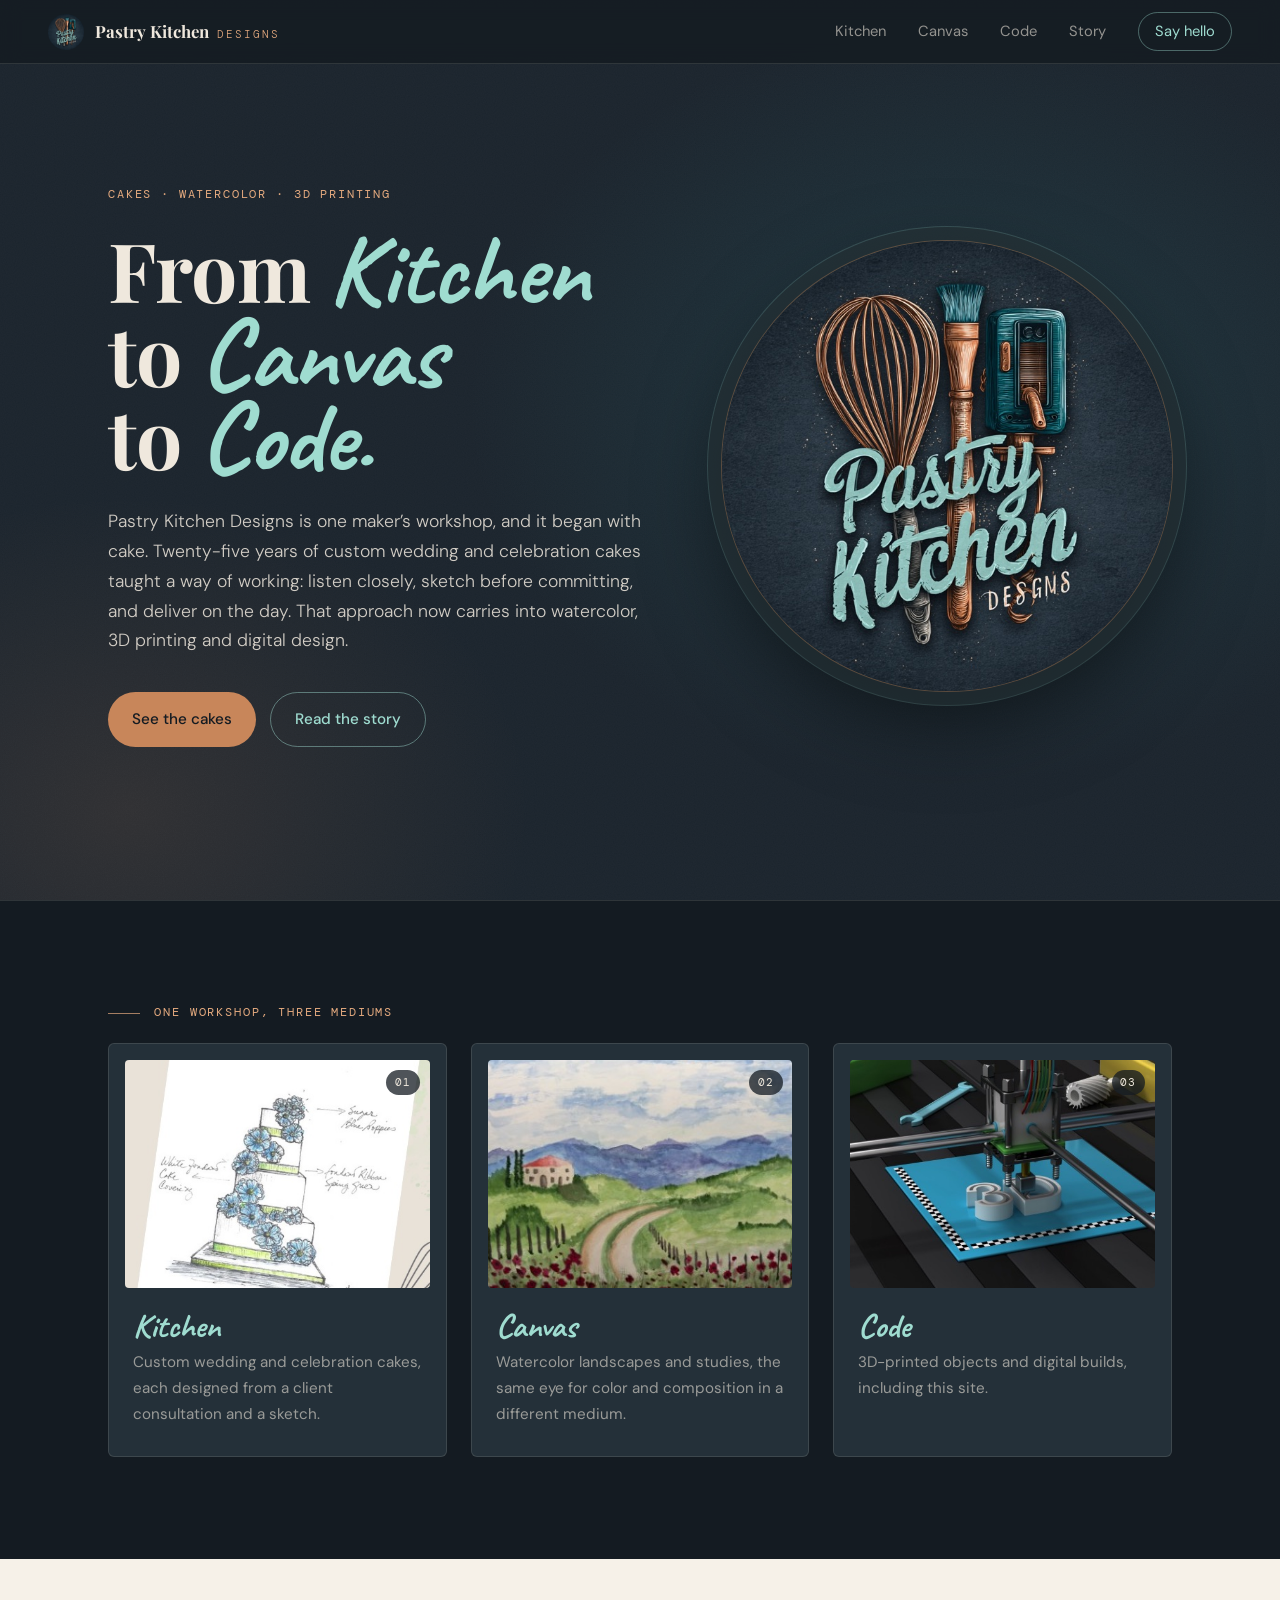
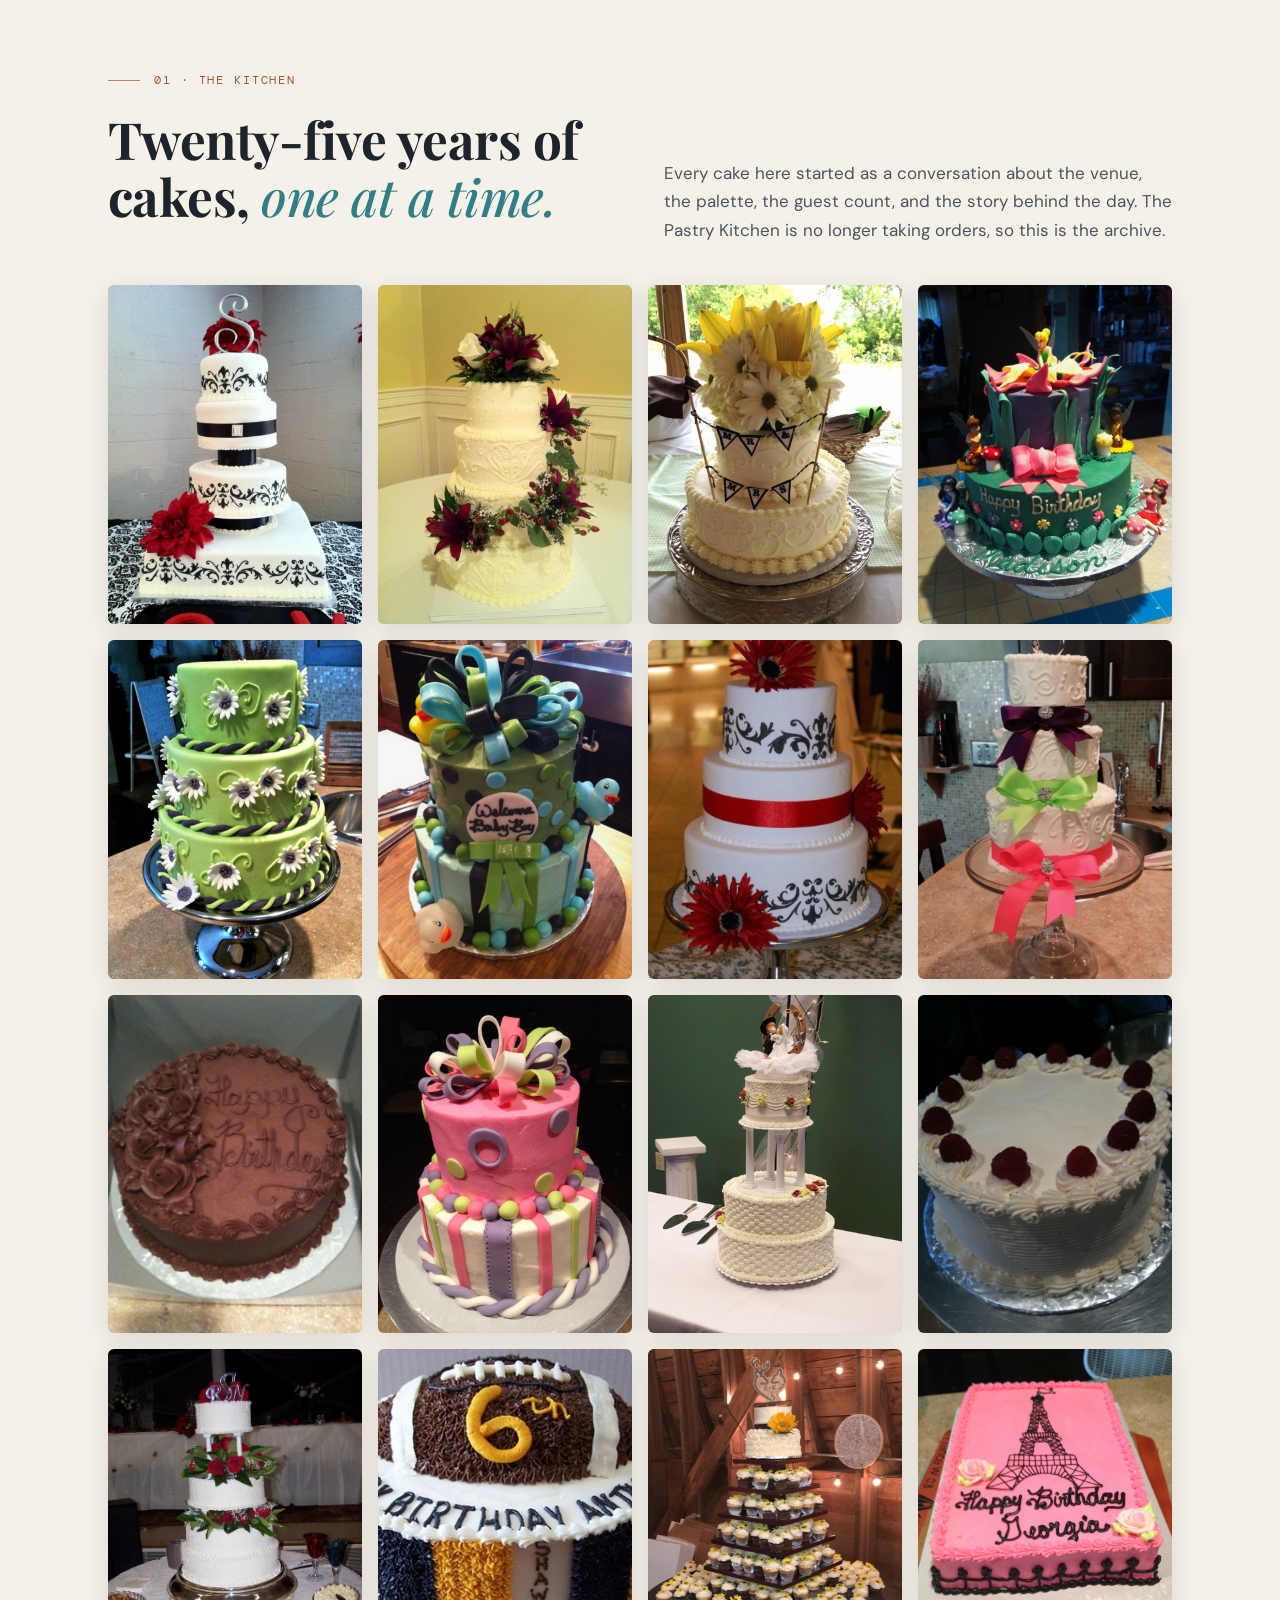
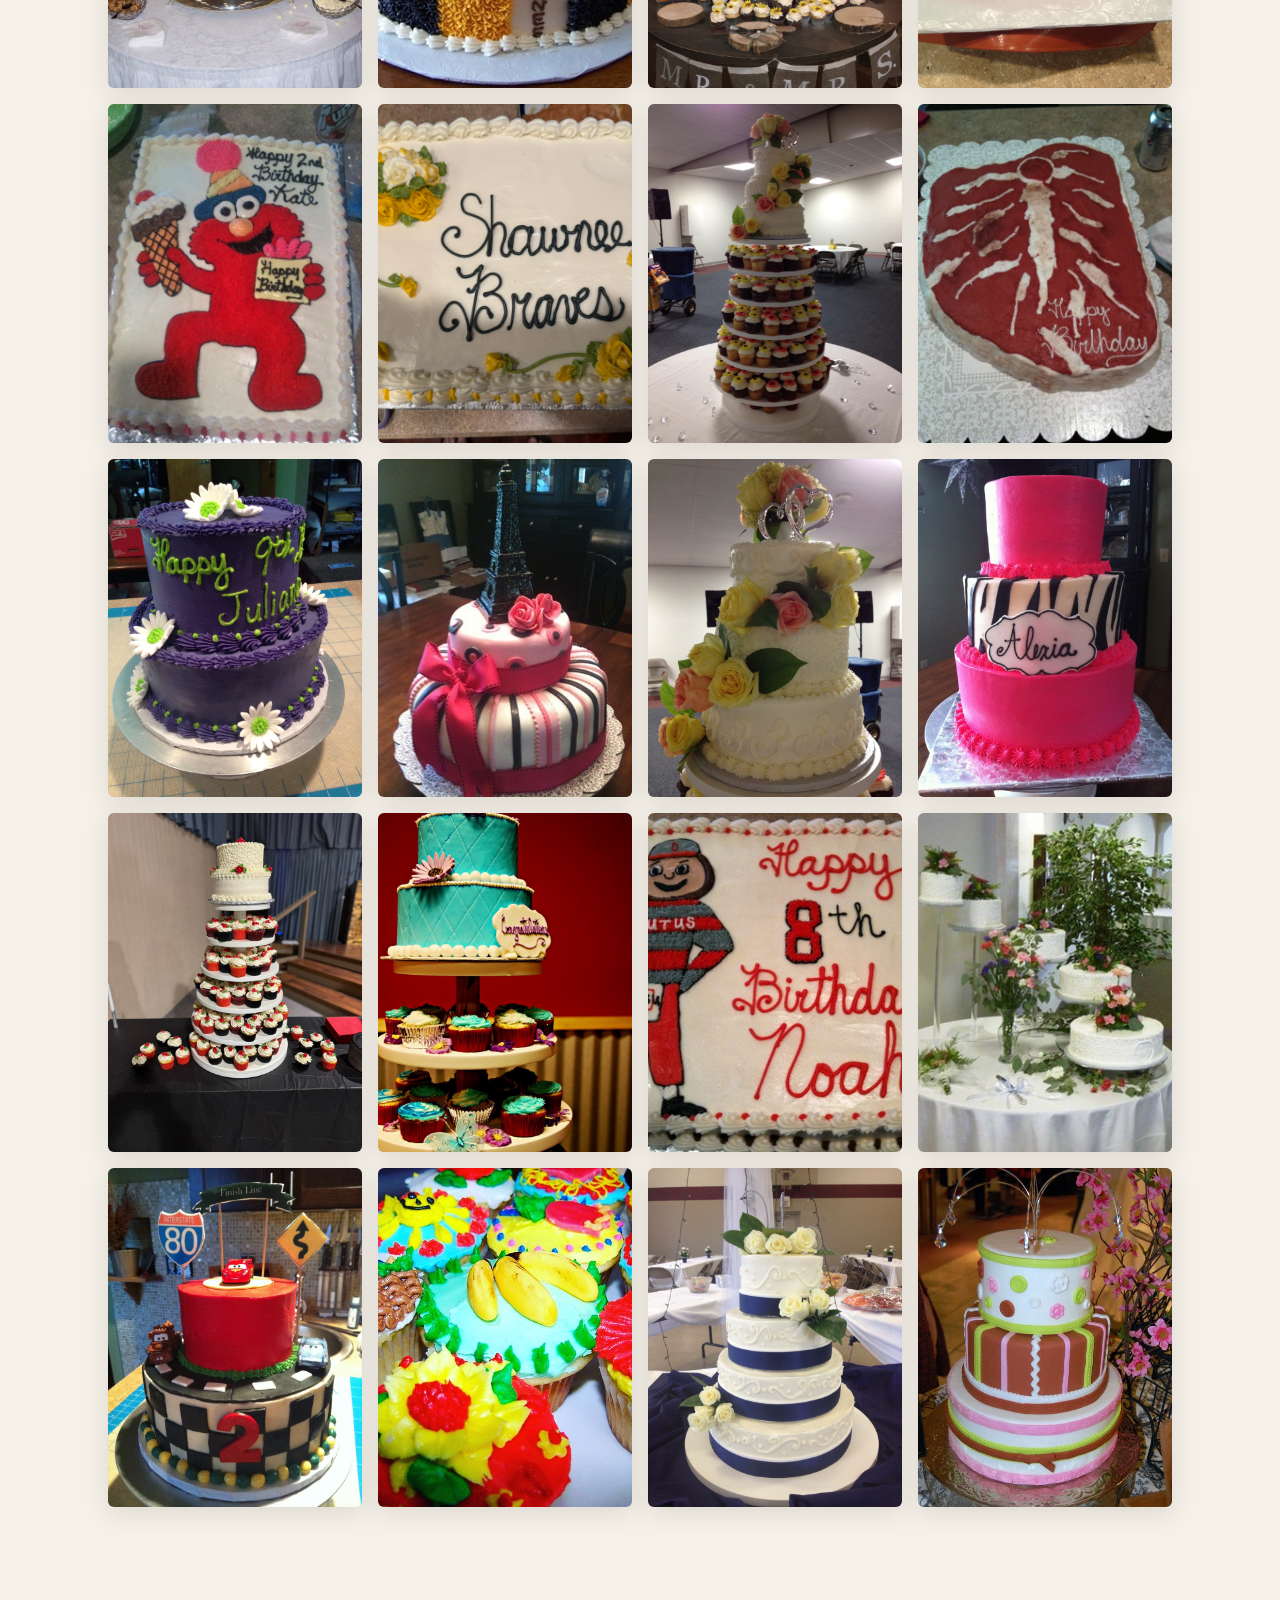
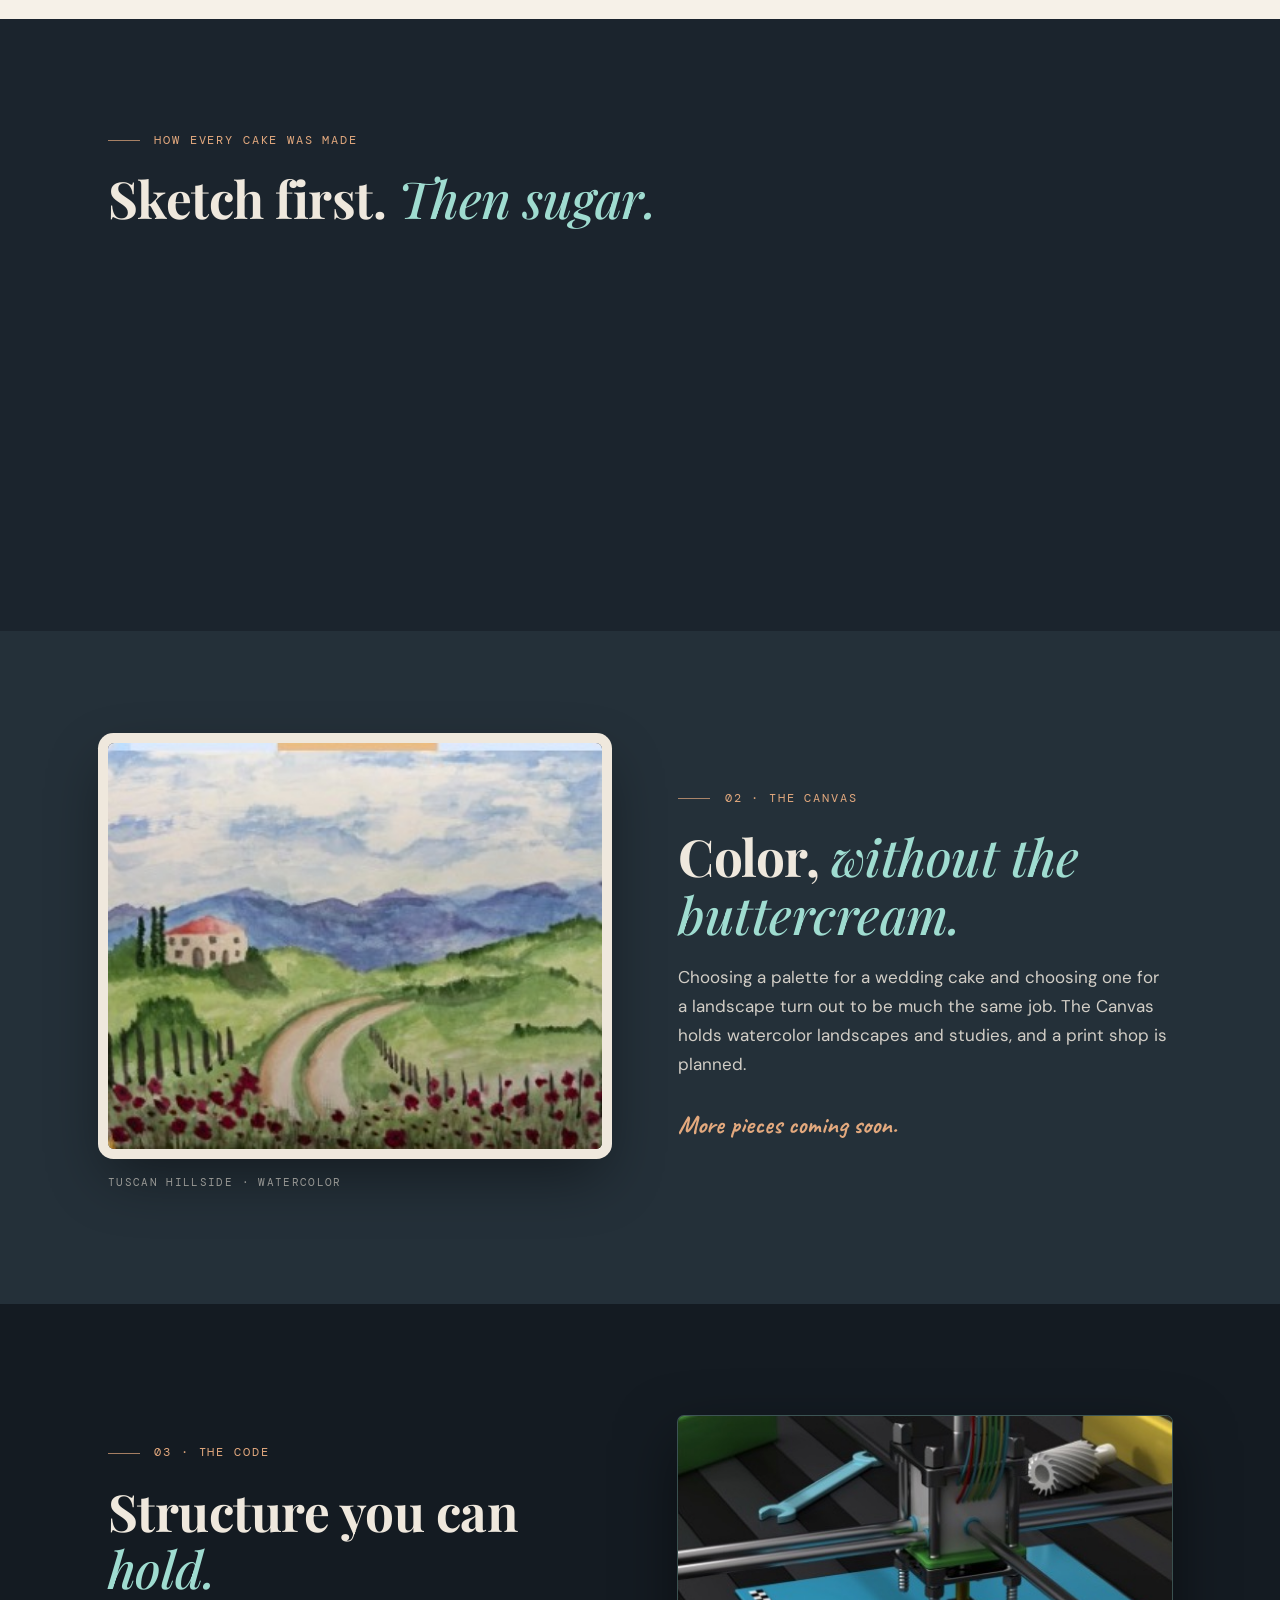
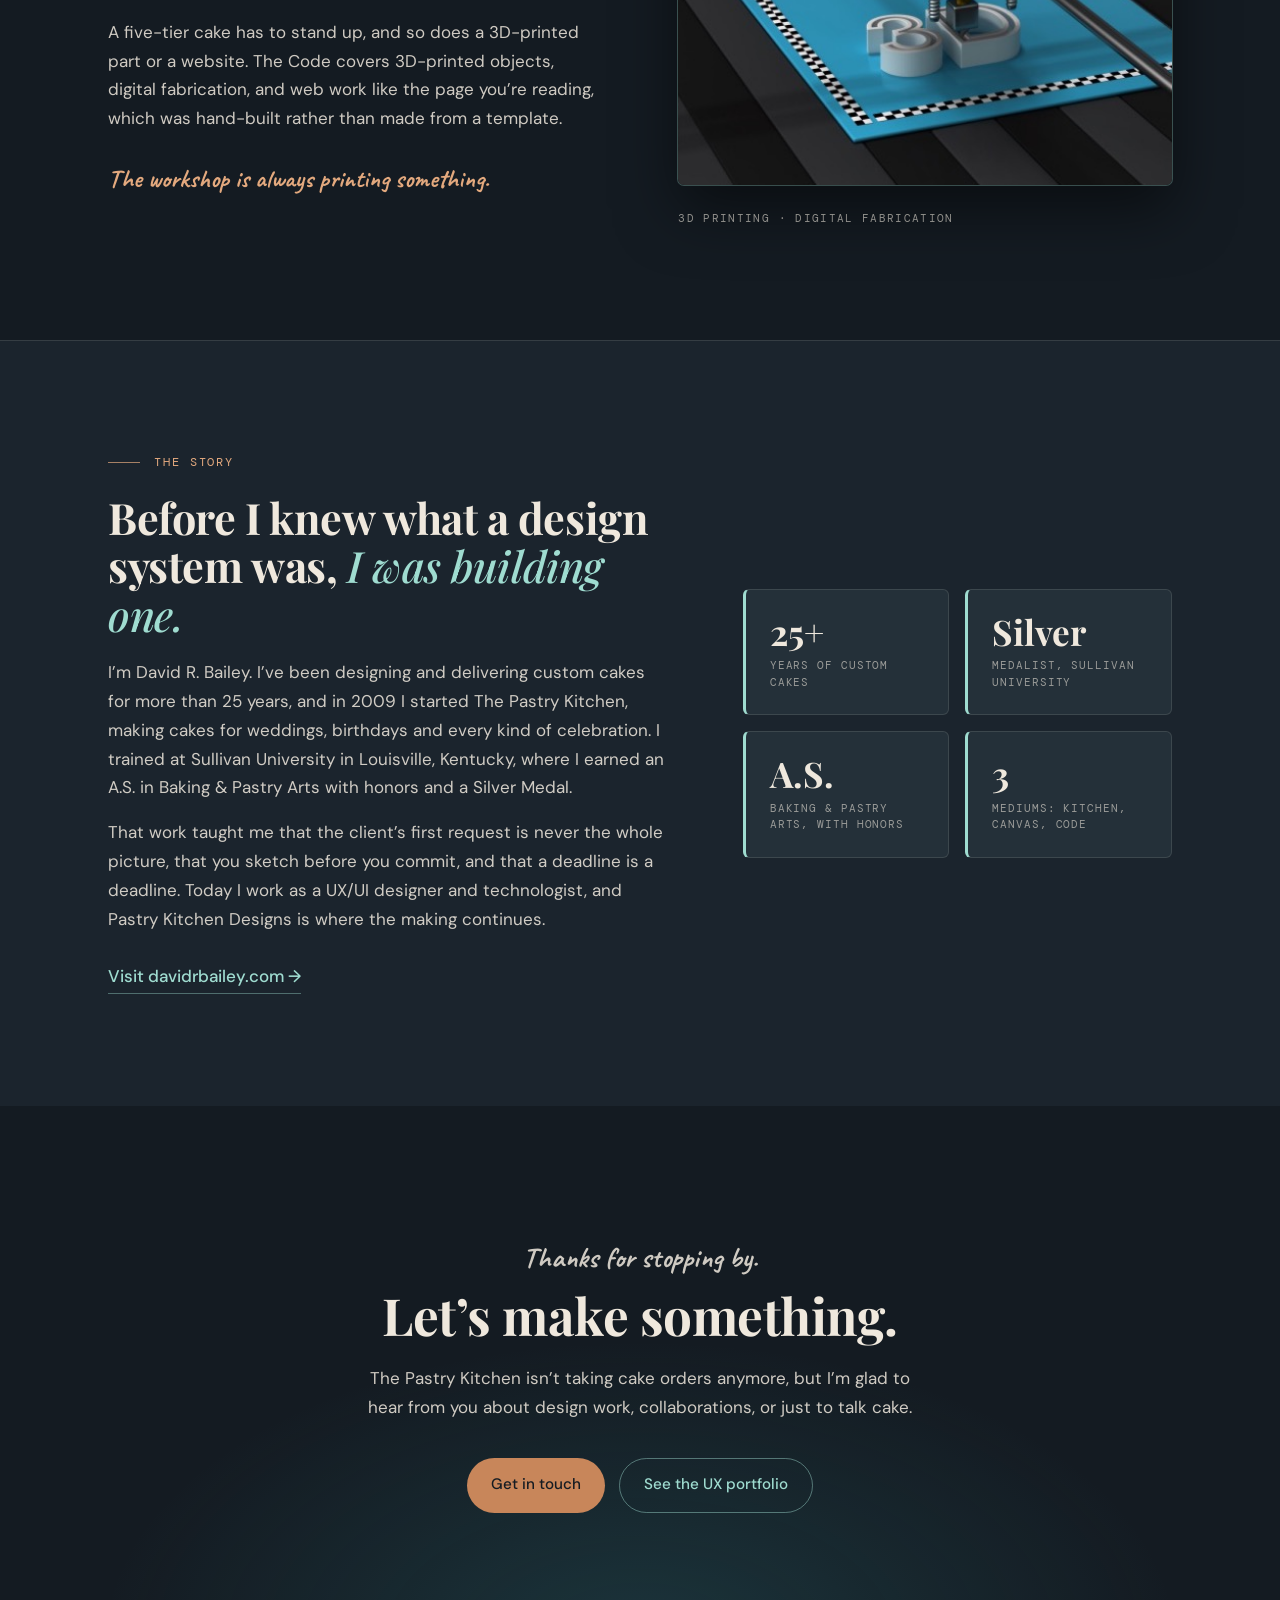
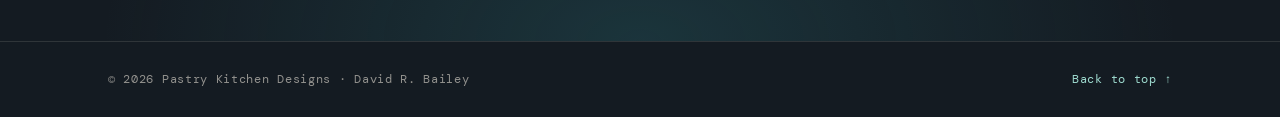
==== commit eb31d2fe: "Update years of experience to 25+ Co-Authored-By: Claude Opus 5.5 <noreply@anthropic.com>" ====
--- a/index.html
+++ b/index.html
@@ -4,14 +4,14 @@
   <meta charset="UTF-8" />
   <meta name="viewport" content="width=device-width, initial-scale=1.0" />
   <title>Pastry Kitchen Designs — From Kitchen to Canvas to Code</title>
-  <meta name="description" content="Pastry Kitchen Designs is the creative home of David R. Bailey: a decade of custom wedding and celebration cakes, watercolor work, and 3D-printed and digital builds." />
+  <meta name="description" content="Pastry Kitchen Designs is the creative home of David R. Bailey: 25+ years of custom wedding and celebration cakes, watercolor work, and 3D-printed and digital builds." />
   <meta name="theme-color" content="#1b242d" />
   <link rel="icon" type="image/png" href="images/favicon.png" />
   <link rel="canonical" href="https://thepastrykitchen.net/" />
 
   <meta property="og:type" content="website" />
   <meta property="og:title" content="Pastry Kitchen Designs" />
-  <meta property="og:description" content="From Kitchen to Canvas to Code — a decade of cake design, watercolor, and making." />
+  <meta property="og:description" content="From Kitchen to Canvas to Code — 25+ years of cake design, watercolor, and making." />
   <meta property="og:url" content="https://thepastrykitchen.net/" />
   <meta property="og:image" content="https://thepastrykitchen.net/images/og-image.jpg" />
   <meta name="twitter:card" content="summary_large_image" />
@@ -53,7 +53,7 @@
           <h1>From <span class="script">Kitchen</span><br />to <span class="script">Canvas</span><br />to <span class="script">Code.</span></h1>
           <p class="lede">
             Pastry Kitchen Designs is one maker’s workshop, and it began with cake.
-            Ten years of custom wedding and celebration cakes taught a way of working:
+            Twenty-five years of custom wedding and celebration cakes taught a way of working:
             listen closely, sketch before committing, and deliver on the day.
             That approach now carries into watercolor, 3D printing and digital design.
           </p>
@@ -102,7 +102,7 @@
         <div class="section-head">
           <div>
             <p class="label">01 · The Kitchen</p>
-            <h2 id="kitchen-title">A decade of cakes, <em>one at a time.</em></h2>
+            <h2 id="kitchen-title">Twenty-five years of cakes, <em>one at a time.</em></h2>
           </div>
           <p class="section-intro">
             Every cake here started as a conversation about the venue, the palette, the guest count,
@@ -224,8 +224,8 @@
           <p class="label">The Story</p>
           <h2 id="story-title">Before I knew what a design system was, <em>I was building one.</em></h2>
           <p>
-            I’m David R. Bailey. I ran The Pastry Kitchen for more than ten years, designing and delivering
-            custom cakes for weddings, birthdays and every kind of celebration. I trained at Sullivan University
+            I’m David R. Bailey. I’ve been designing and delivering custom cakes for more than 25 years, and in 2009 I started
+            The Pastry Kitchen, making cakes for weddings, birthdays and every kind of celebration. I trained at Sullivan University
             in Louisville, Kentucky, where I earned an A.S. in Baking &amp; Pastry Arts with honors and a Silver Medal.
           </p>
           <p>
@@ -236,7 +236,7 @@
           <a class="text-link" href="https://davidrbailey.com" target="_blank" rel="noopener">Visit davidrbailey.com <span aria-hidden="true">→</span></a>
         </div>
         <dl class="facts">
-          <div class="reveal"><dt>10+</dt><dd>Years of custom cakes</dd></div>
+          <div class="reveal"><dt>25+</dt><dd>Years of custom cakes</dd></div>
           <div class="reveal"><dt>Silver</dt><dd>Medalist, Sullivan University</dd></div>
           <div class="reveal"><dt>A.S.</dt><dd>Baking &amp; Pastry Arts, with honors</dd></div>
           <div class="reveal"><dt>3</dt><dd>Mediums: kitchen, canvas, code</dd></div>
